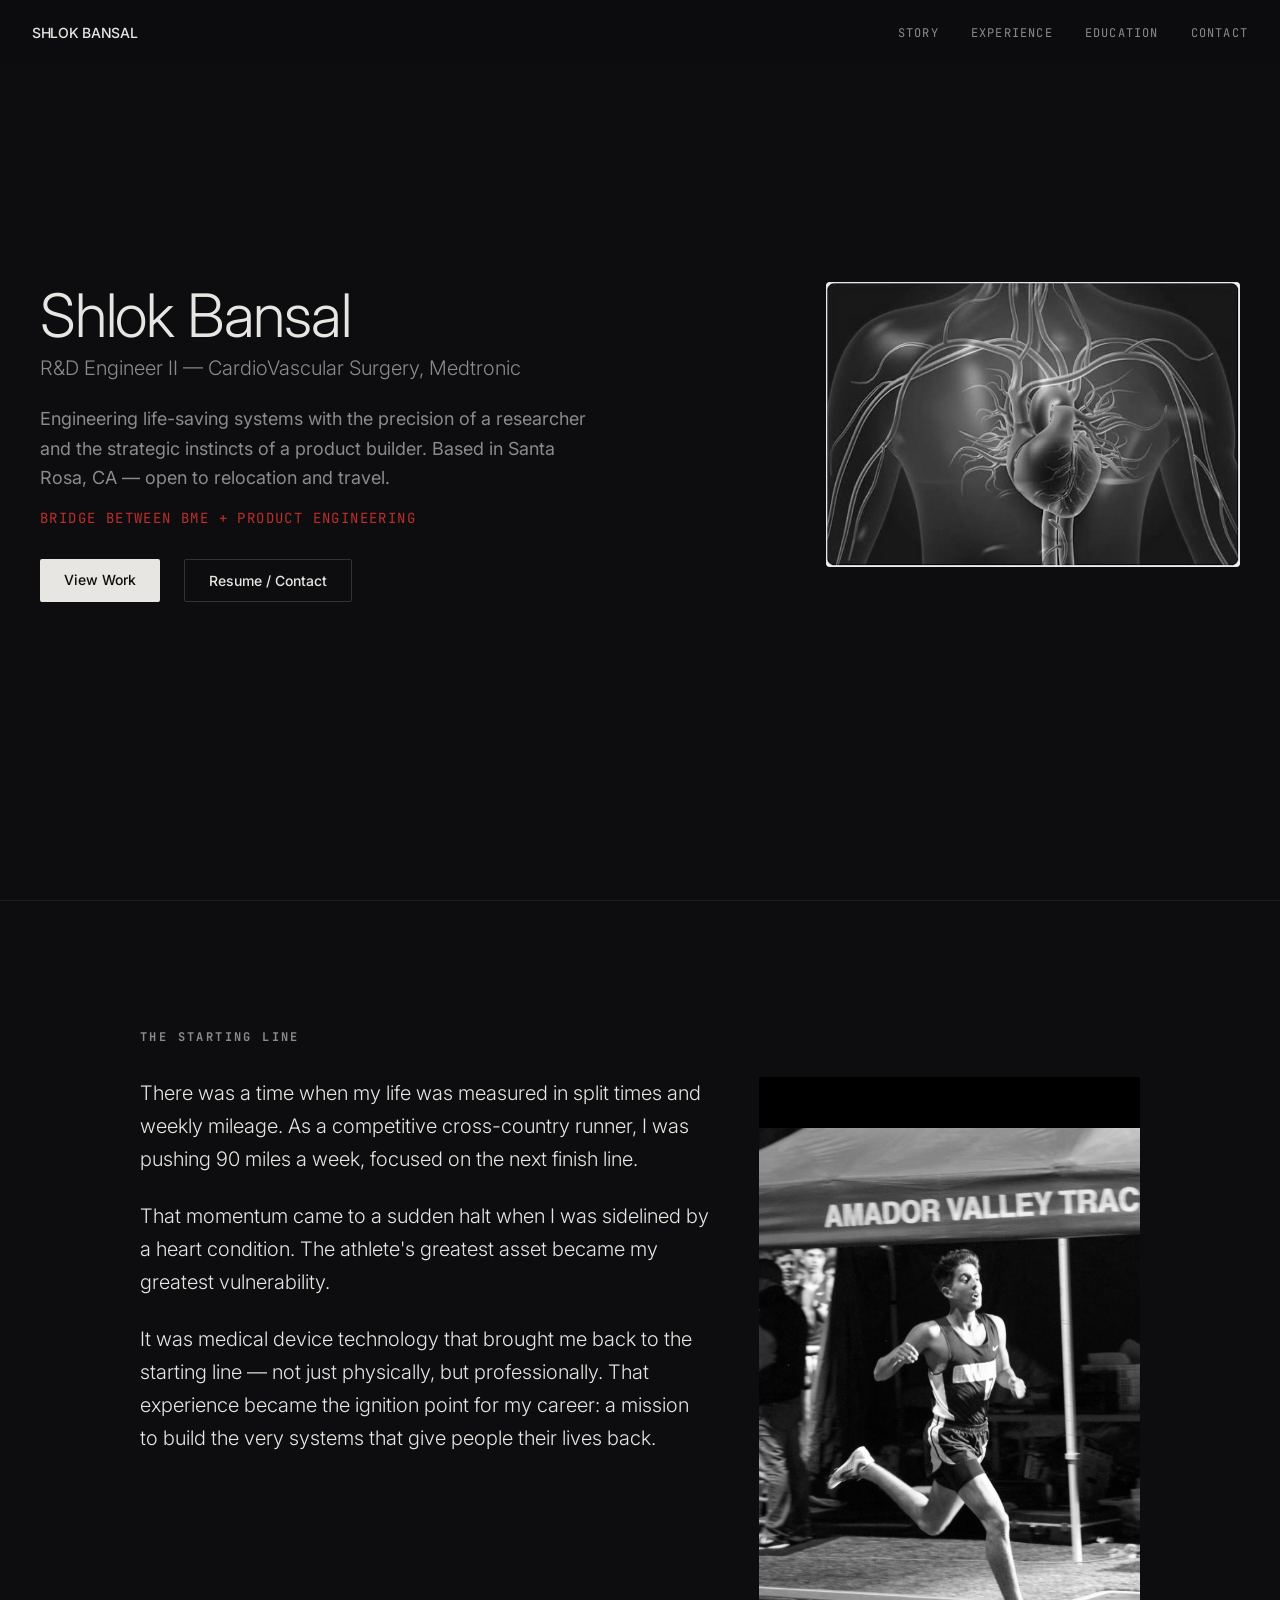
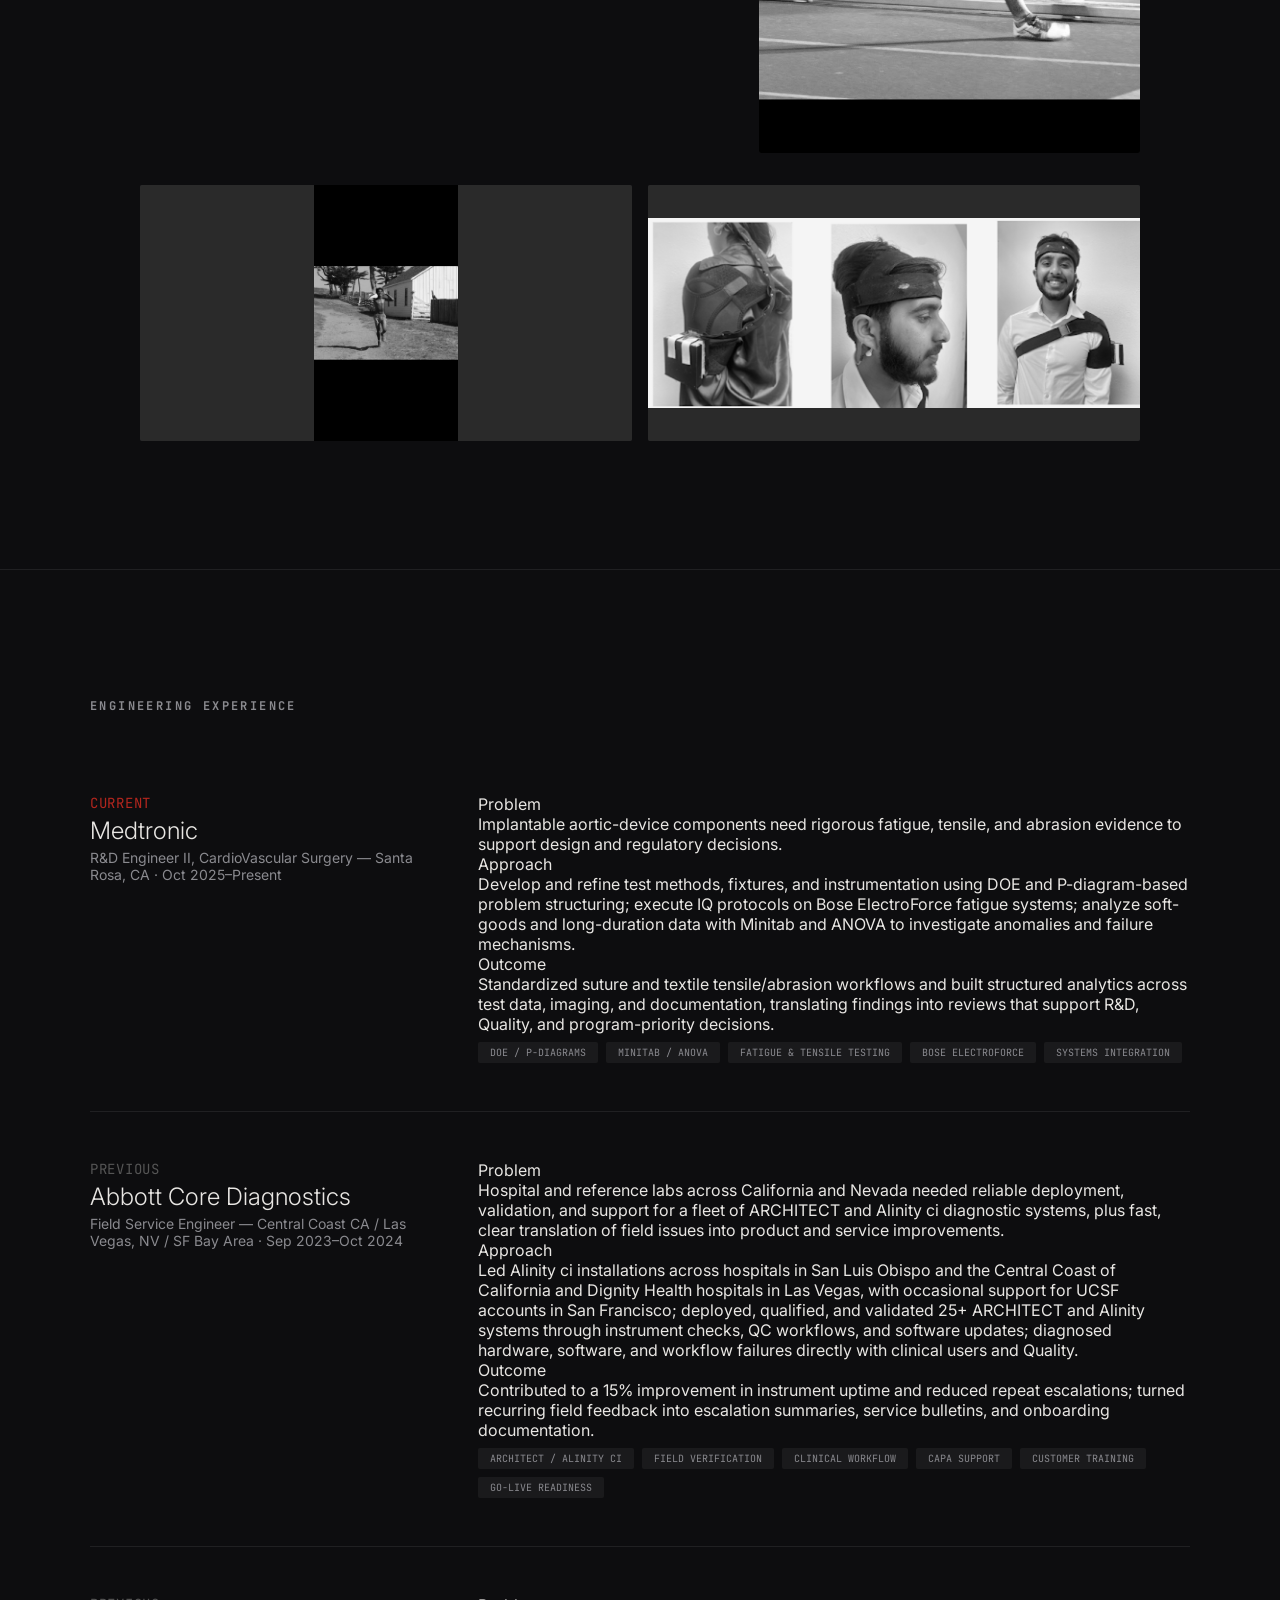
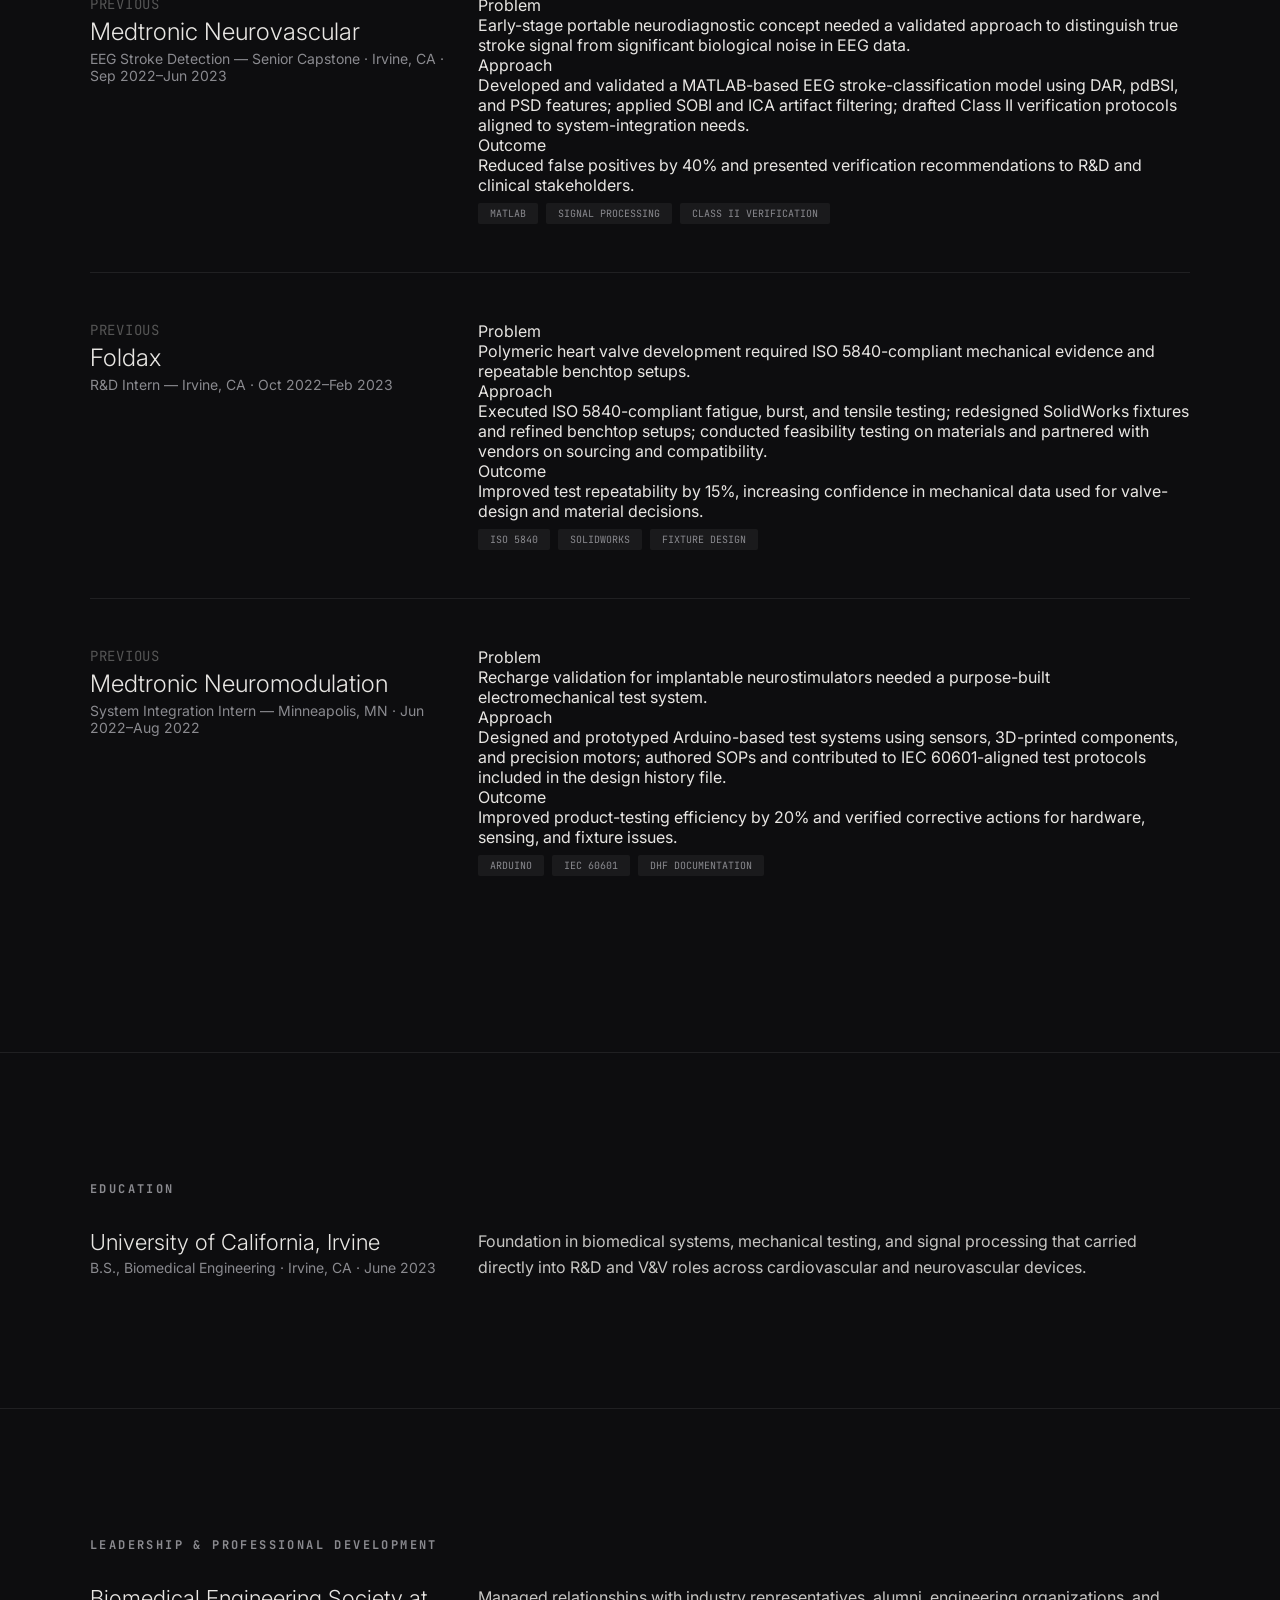
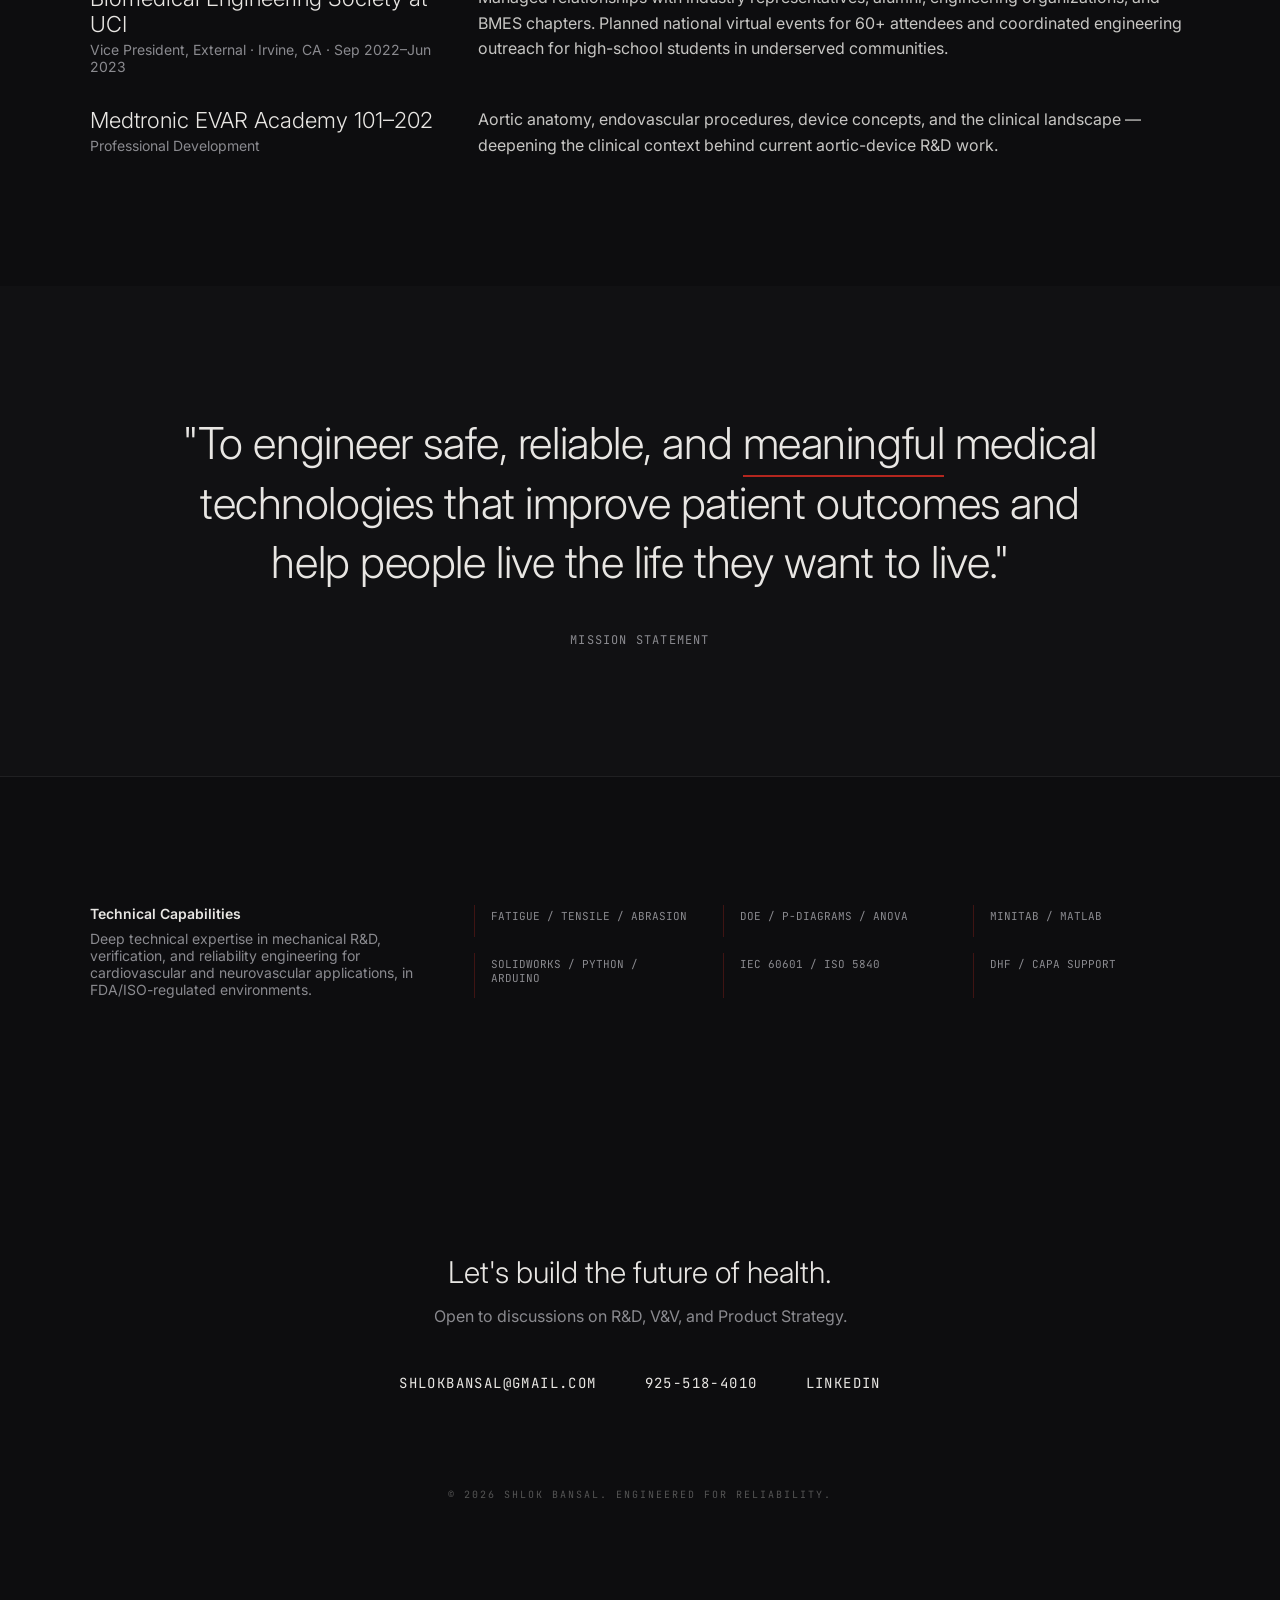
==== index.html @ 4bfc4bfc "Move Recovery/Engineering Roots photos below story text Restructures the Story section so only the R" ====
<!DOCTYPE html>
<html lang="en">
<head>
<meta charset="UTF-8">
<meta name="viewport" content="width=device-width, initial-scale=1.0">
<title>Shlok Bansal — R&amp;D Engineer</title>
<link rel="preconnect" href="https://fonts.googleapis.com">
<link rel="preconnect" href="https://fonts.gstatic.com" crossorigin>
<link href="https://fonts.googleapis.com/css2?family=Inter:wght@300;400;500;600&family=JetBrains+Mono:wght@400;500&display=swap" rel="stylesheet">
<style>
* { box-sizing: border-box; margin: 0; padding: 0; }
body {
    font-family: 'Inter', sans-serif;
    background-color: #0d0d0f;
    color: #e8e6e3;
    scrollbar-width: thin;
    scrollbar-color: #222 #0d0d0f;
}
::selection { background-color: #7f1d1d; color: #fff; }
.font-mono { font-family: 'JetBrains Mono', monospace; }
.wrap { max-width: 1200px; margin: 0 auto; padding: 0 2rem; }

nav {
    position: fixed; top: 0; width: 100%; z-index: 50;
    padding: 1.5rem 2rem; display: flex; justify-content: space-between; align-items: center;
    background: rgba(13,13,15,0.8); backdrop-filter: blur(12px);
}
nav .brand { font-size: 0.875rem; font-weight: 500; letter-spacing: -0.02em; }
nav .links { display: flex; gap: 2rem; font-size: 0.75rem; font-family: 'JetBrains Mono', monospace; color: #8a8a8f; text-transform: uppercase; letter-spacing: 0.1em; }
nav .links a { color: inherit; text-decoration: none; transition: color .15s ease; }
nav .links a:hover { color: #e8e6e3; }

section { padding: 8rem 2rem; }
.thin-divider { border-top: 1px solid rgba(138,138,143,0.15); }

#hero { min-height: 100vh; display: flex; align-items: center; padding-top: 7rem; }
.hero-grid {
    max-width: 1200px; margin: 0 auto; width: 100%;
    display: grid; grid-template-columns: 1fr; gap: 3rem; align-items: start;
}
@media (min-width: 900px) { .hero-grid { grid-template-columns: 1fr 1fr; } }
.hero-left { max-width: 560px; }
.hero-left h1 { font-size: 3rem; font-weight: 300; letter-spacing: -0.02em; line-height: 1.1; }
@media (min-width: 900px) { .hero-left h1 { font-size: 3.75rem; } }
.hero-left .role { font-size: 1.25rem; color: #8a8a8f; font-weight: 300; margin-top: 0.5rem; }
.hero-left p.lead { font-size: 1.125rem; line-height: 1.65; color: #8a8a8f; margin-top: 1.5rem; }
.hero-left .bridge { font-size: 0.875rem; font-family: 'JetBrains Mono', monospace; color: #d33; opacity: .85; text-transform: uppercase; letter-spacing: 0.1em; margin-top: 1rem; }
.hero-cta { display: flex; gap: 1.5rem; margin-top: 2rem; flex-wrap: wrap; }
.btn-solid { padding: 0.75rem 1.5rem; background: #e8e6e3; color: #0d0d0f; font-size: 0.875rem; font-weight: 500; border-radius: 2px; text-decoration: none; transition: background .15s ease; }
.btn-solid:hover { background: #fff; }
.btn-outline { padding: 0.75rem 1.5rem; border: 1px solid rgba(138,138,143,0.3); color: #e8e6e3; font-size: 0.875rem; font-weight: 500; border-radius: 2px; text-decoration: none; transition: border-color .15s ease; }
.btn-outline:hover { border-color: #e8e6e3; }

.hero-right { display: flex; justify-content: center; }
@media (min-width: 900px) { .hero-right { justify-content: flex-end; } }
.heart-wrap {
    all: unset;
    position: relative;
    display: block;
    width: 345px;
    border-radius: 4px;
    overflow: hidden;
    cursor: pointer;
}
@media (min-width: 900px) { .heart-wrap { width: 414px; } }
.heart-image { display: block; width: 100%; filter: grayscale(100%); transition: filter .3s ease; }
.heart-wrap.colored .heart-image { filter: grayscale(0%); }

#story .story-inner { max-width: 1000px; margin: 0 auto; }
.eyebrow { font-size: 0.75rem; font-family: 'JetBrains Mono', monospace; text-transform: uppercase; letter-spacing: 0.2em; color: #8a8a8f; margin-bottom: 2rem; }
.story-grid { display: grid; grid-template-columns: 1fr; gap: 3rem; align-items: start; }
@media (min-width: 900px) { .story-grid { grid-template-columns: 3fr 2fr; } }
.story-text p { font-size: 1.25rem; font-weight: 300; line-height: 1.65; margin-bottom: 1.5rem; }
.photo-strip { display: flex; flex-direction: column; gap: 1rem; }
.photo-box { height: 12rem; background: #1a1a1c; border-radius: 2px; overflow: hidden; }
.photo-box.tall { height: auto; aspect-ratio: 640 / 1136; }
.photo-box .ph { width: 100%; height: 100%; object-fit: cover; display: block; background: #2a2a2c; filter: grayscale(100%); transition: filter .3s ease; }
.photo-box .ph:hover { filter: grayscale(0%) contrast(1.1) brightness(0.9) sepia(0.2) hue-rotate(-50deg); }
.photo-row { display: grid; grid-template-columns: 1fr; gap: 1rem; margin-top: 2rem; }
@media (min-width: 700px) { .photo-row { grid-template-columns: 1fr 1fr; } }
.photo-box.contain { height: 16rem; }
.photo-box.contain .ph { object-fit: contain; }

#experience .exp-inner { max-width: 1100px; margin: 0 auto; }
.exp-row { display: grid; grid-template-columns: 1fr; gap: 2rem; padding: 3rem 0; }
@media (min-width: 900px) { .exp-row { grid-template-columns: 1fr 2fr; } }
.exp-row:not(:last-child) { border-bottom: 1px solid rgba(138,138,143,0.15); }
.exp-tag { font-size: 0.875rem; font-family: 'JetBrains Mono', monospace; text-transform: uppercase; letter-spacing: 0.05em; }
.exp-tag.current { color: #b3261e; }
.exp-tag.previous { color: #555; }
.exp-role { font-size: 1.5rem; font-weight: 300; margin-top: 0.25rem; }
.exp-meta { color: #8a8a8f; font-size: 0.875rem; margin-top: 0.25rem; }
.exp-body p.label { font-size: 0.75rem; font-family: 'JetBrains Mono', monospace; text-transform: uppercase; color: #555; margin-bottom: 0.35rem; }
.exp-body p.text { font-size: 1rem; color: rgba(232,230,227,0.9); line-height: 1.55; margin-bottom: 1.25rem; }
.tag-row { display: flex; flex-wrap: wrap; gap: 0.5rem; margin-top: 0.5rem; }
.tag-row span { padding: 0.25rem 0.75rem; background: #1a1a1c; font-size: 10px; font-family: 'JetBrains Mono', monospace; color: #8a8a8f; text-transform: uppercase; border-radius: 2px; }

#education .edu-inner, #leadership .lead-inner { max-width: 1100px; margin: 0 auto; }
.edu-row { display: grid; grid-template-columns: 1fr; gap: 0.5rem 2rem; }
@media (min-width: 900px) { .edu-row { grid-template-columns: 1fr 2fr; } }
.edu-role { font-size: 1.375rem; font-weight: 300; }
.edu-meta { color: #8a8a8f; font-size: 0.875rem; margin-top: 0.25rem; }
.edu-detail { font-size: 1rem; color: rgba(232,230,227,0.85); line-height: 1.6; }

.mission { background: #111113; text-align: center; }
.mission-inner { max-width: 950px; margin: 0 auto; }
.mission h2 { font-size: 2.25rem; font-weight: 300; line-height: 1.35; letter-spacing: -0.01em; }
@media (min-width: 900px) { .mission h2 { font-size: 2.75rem; } }
.mission .hl { position: relative; }
.mission .hl::after { content: ''; position: absolute; left: 0; bottom: -0.4rem; width: 100%; height: 2px; background: #b3261e; }
.mission p { font-size: 0.75rem; font-family: 'JetBrains Mono', monospace; text-transform: uppercase; letter-spacing: 0.1em; color: #8a8a8f; margin-top: 2.5rem; }

.capabilities { display: flex; flex-direction: column; gap: 3rem; }
@media (min-width: 900px) { .capabilities { flex-direction: row; justify-content: space-between; } }
.cap-left h4 { font-size: 0.875rem; font-weight: 600; }
.cap-left p { font-size: 0.875rem; color: #8a8a8f; margin-top: 0.5rem; max-width: 340px; }
.cap-grid { display: grid; grid-template-columns: repeat(2, 1fr); gap: 1rem 2rem; }
@media (min-width: 700px) { .cap-grid { grid-template-columns: repeat(3, 1fr); } }
.cap-grid div { font-size: 11px; font-family: 'JetBrains Mono', monospace; color: #8a8a8f; border-left: 1px solid rgba(179,38,30,0.3); padding: 0.25rem 0 0.25rem 1rem; }

footer { background: #0d0d0f; text-align: center; padding: 8rem 2rem; }
footer .footer-inner { max-width: 1000px; margin: 0 auto; display: flex; flex-direction: column; align-items: center; gap: 3rem; }
footer h2 { font-size: 1.875rem; font-weight: 300; }
footer .sub { color: #8a8a8f; margin-top: 1rem; }
.contact-links { display: flex; flex-direction: column; gap: 1rem; font-size: 0.875rem; font-family: 'JetBrains Mono', monospace; text-transform: uppercase; letter-spacing: 0.1em; }
@media (min-width: 700px) { .contact-links { flex-direction: row; gap: 3rem; } }
.contact-links a { color: inherit; text-decoration: none; transition: color .15s ease; }
.contact-links a:hover { color: #b3261e; }
.copyright { font-size: 10px; font-family: 'JetBrains Mono', monospace; color: #555; text-transform: uppercase; letter-spacing: 0.2em; padding-top: 3rem; }
</style>
</head>
<body>

<nav>
    <div class="brand">SHLOK BANSAL</div>
    <div class="links">
        <a href="#story">Story</a>
        <a href="#experience">Experience</a>
        <a href="#education">Education</a>
        <a href="#contact">Contact</a>
    </div>
</nav>

<main>

<section id="hero">
    <div class="hero-grid">
        <div class="hero-left">
            <h1>Shlok Bansal</h1>
            <p class="role">R&amp;D Engineer II — CardioVascular Surgery, Medtronic</p>
            <p class="lead">Engineering life-saving systems with the precision of a researcher and the strategic instincts of a product builder. Based in Santa Rosa, CA — open to relocation and travel.</p>
            <p class="bridge">Bridge between BME + Product Engineering</p>
            <div class="hero-cta">
                <a href="#experience" class="btn-solid">View Work</a>
                <a href="Shlok_Bansal_MASTER_MedTech_Resume.pdf" download="Shlok Bansal Resume.pdf" class="btn-outline">Resume / Contact</a>
            </div>
        </div>
        <div class="hero-right">
            <button class="heart-wrap" id="heartToggle" aria-label="Anatomical heart, click for color">
                <img class="heart-image" src="heart.jpeg" alt="Anatomical heart and vascular system">
            </button>
        </div>
    </div>
</section>

<section id="story" class="thin-divider">
    <div class="story-inner">
        <h2 class="eyebrow">The Starting Line</h2>
        <div class="story-grid">
            <div class="story-text">
                <p>There was a time when my life was measured in split times and weekly mileage. As a competitive cross-country runner, I was pushing 90 miles a week, focused on the next finish line.</p>
                <p>That momentum came to a sudden halt when I was sidelined by a heart condition. The athlete's greatest asset became my greatest vulnerability.</p>
                <p>It was medical device technology that brought me back to the starting line — not just physically, but professionally. That experience became the ignition point for my career: a mission to build the very systems that give people their lives back.</p>
            </div>
            <div class="photo-strip">
                <div class="photo-box tall"><img class="ph" src="IMG_5718.PNG" alt="Race day — finish line sprint"></div>
            </div>
        </div>
        <div class="photo-row">
            <div class="photo-box contain"><img class="ph" src="IMG_5726.PNG" alt="Recovery — a run for the joy of it"></div>
            <div class="photo-box contain"><img class="ph" src="device_example.png" alt="Engineering roots — EEG stroke-detection wearable prototype"></div>
        </div>
    </div>
</section>

<section id="experience" class="thin-divider">
    <div class="exp-inner">
        <h2 class="eyebrow">Engineering Experience</h2>

        <div class="exp-row">
            <div>
                <div class="exp-tag current">Current</div>
                <h3 class="exp-role">Medtronic</h3>
                <p class="exp-meta">R&amp;D Engineer II, CardioVascular Surgery — Santa Rosa, CA · Oct 2025–Present</p>
            </div>
            <div>
                <p class="label">Problem</p>
                <p class="text">Implantable aortic-device components need rigorous fatigue, tensile, and abrasion evidence to support design and regulatory decisions.</p>
                <p class="label">Approach</p>
                <p class="text">Develop and refine test methods, fixtures, and instrumentation using DOE and P-diagram-based problem structuring; execute IQ protocols on Bose ElectroForce fatigue systems; analyze soft-goods and long-duration data with Minitab and ANOVA to investigate anomalies and failure mechanisms.</p>
                <p class="label">Outcome</p>
                <p class="text">Standardized suture and textile tensile/abrasion workflows and built structured analytics across test data, imaging, and documentation, translating findings into reviews that support R&amp;D, Quality, and program-priority decisions.</p>
                <div class="tag-row">
                    <span>DOE / P-Diagrams</span><span>Minitab / ANOVA</span><span>Fatigue &amp; Tensile Testing</span>
                    <span>Bose ElectroForce</span><span>Systems Integration</span>
                </div>
            </div>
        </div>

        <div class="exp-row">
            <div>
                <div class="exp-tag previous">Previous</div>
                <h3 class="exp-role">Abbott Core Diagnostics</h3>
                <p class="exp-meta">Field Service Engineer — Central Coast CA / Las Vegas, NV / SF Bay Area · Sep 2023–Oct 2024</p>
            </div>
            <div>
                <p class="label">Problem</p>
                <p class="text">Hospital and reference labs across California and Nevada needed reliable deployment, validation, and support for a fleet of ARCHITECT and Alinity ci diagnostic systems, plus fast, clear translation of field issues into product and service improvements.</p>
                <p class="label">Approach</p>
                <p class="text">Led Alinity ci installations across hospitals in San Luis Obispo and the Central Coast of California and Dignity Health hospitals in Las Vegas, with occasional support for UCSF accounts in San Francisco; deployed, qualified, and validated 25+ ARCHITECT and Alinity systems through instrument checks, QC workflows, and software updates; diagnosed hardware, software, and workflow failures directly with clinical users and Quality.</p>
                <p class="label">Outcome</p>
                <p class="text">Contributed to a 15% improvement in instrument uptime and reduced repeat escalations; turned recurring field feedback into escalation summaries, service bulletins, and onboarding documentation.</p>
                <div class="tag-row">
                    <span>ARCHITECT / Alinity ci</span><span>Field Verification</span><span>Clinical Workflow</span><span>CAPA Support</span>
                    <span>Customer Training</span><span>Go-Live Readiness</span>
                </div>
            </div>
        </div>

        <div class="exp-row">
            <div>
                <div class="exp-tag previous">Previous</div>
                <h3 class="exp-role">Medtronic Neurovascular</h3>
                <p class="exp-meta">EEG Stroke Detection — Senior Capstone · Irvine, CA · Sep 2022–Jun 2023</p>
            </div>
            <div>
                <p class="label">Problem</p>
                <p class="text">Early-stage portable neurodiagnostic concept needed a validated approach to distinguish true stroke signal from significant biological noise in EEG data.</p>
                <p class="label">Approach</p>
                <p class="text">Developed and validated a MATLAB-based EEG stroke-classification model using DAR, pdBSI, and PSD features; applied SOBI and ICA artifact filtering; drafted Class II verification protocols aligned to system-integration needs.</p>
                <p class="label">Outcome</p>
                <p class="text">Reduced false positives by 40% and presented verification recommendations to R&amp;D and clinical stakeholders.</p>
                <div class="tag-row">
                    <span>MATLAB</span><span>Signal Processing</span><span>Class II Verification</span>
                </div>
            </div>
        </div>

        <div class="exp-row">
            <div>
                <div class="exp-tag previous">Previous</div>
                <h3 class="exp-role">Foldax</h3>
                <p class="exp-meta">R&amp;D Intern — Irvine, CA · Oct 2022–Feb 2023</p>
            </div>
            <div>
                <p class="label">Problem</p>
                <p class="text">Polymeric heart valve development required ISO 5840-compliant mechanical evidence and repeatable benchtop setups.</p>
                <p class="label">Approach</p>
                <p class="text">Executed ISO 5840-compliant fatigue, burst, and tensile testing; redesigned SolidWorks fixtures and refined benchtop setups; conducted feasibility testing on materials and partnered with vendors on sourcing and compatibility.</p>
                <p class="label">Outcome</p>
                <p class="text">Improved test repeatability by 15%, increasing confidence in mechanical data used for valve-design and material decisions.</p>
                <div class="tag-row">
                    <span>ISO 5840</span><span>SolidWorks</span><span>Fixture Design</span>
                </div>
            </div>
        </div>

        <div class="exp-row">
            <div>
                <div class="exp-tag previous">Previous</div>
                <h3 class="exp-role">Medtronic Neuromodulation</h3>
                <p class="exp-meta">System Integration Intern — Minneapolis, MN · Jun 2022–Aug 2022</p>
            </div>
            <div>
                <p class="label">Problem</p>
                <p class="text">Recharge validation for implantable neurostimulators needed a purpose-built electromechanical test system.</p>
                <p class="label">Approach</p>
                <p class="text">Designed and prototyped Arduino-based test systems using sensors, 3D-printed components, and precision motors; authored SOPs and contributed to IEC 60601-aligned test protocols included in the design history file.</p>
                <p class="label">Outcome</p>
                <p class="text">Improved product-testing efficiency by 20% and verified corrective actions for hardware, sensing, and fixture issues.</p>
                <div class="tag-row">
                    <span>Arduino</span><span>IEC 60601</span><span>DHF Documentation</span>
                </div>
            </div>
        </div>
    </div>
</section>

<section id="education" class="thin-divider">
    <div class="edu-inner">
        <h2 class="eyebrow">Education</h2>
        <div class="edu-row">
            <div>
                <h3 class="edu-role">University of California, Irvine</h3>
                <p class="edu-meta">B.S., Biomedical Engineering · Irvine, CA · June 2023</p>
            </div>
            <div class="edu-detail">
                Foundation in biomedical systems, mechanical testing, and signal processing that carried directly into R&amp;D and V&amp;V roles across cardiovascular and neurovascular devices.
            </div>
        </div>
    </div>
</section>

<section id="leadership" class="thin-divider">
    <div class="lead-inner">
        <h2 class="eyebrow">Leadership &amp; Professional Development</h2>
        <div class="edu-row" style="margin-bottom: 2rem;">
            <div>
                <h3 class="edu-role">Biomedical Engineering Society at UCI</h3>
                <p class="edu-meta">Vice President, External · Irvine, CA · Sep 2022–Jun 2023</p>
            </div>
            <div class="edu-detail">
                Managed relationships with industry representatives, alumni, engineering organizations, and BMES chapters. Planned national virtual events for 60+ attendees and coordinated engineering outreach for high-school students in underserved communities.
            </div>
        </div>
        <div class="edu-row">
            <div>
                <h3 class="edu-role">Medtronic EVAR Academy 101–202</h3>
                <p class="edu-meta">Professional Development</p>
            </div>
            <div class="edu-detail">
                Aortic anatomy, endovascular procedures, device concepts, and the clinical landscape — deepening the clinical context behind current aortic-device R&amp;D work.
            </div>
        </div>
    </div>
</section>

<section class="mission">
    <div class="mission-inner">
        <h2>"To engineer safe, reliable, and <span class="hl">meaningful</span> medical technologies that improve patient outcomes and help people live the life they want to live."</h2>
        <p>Mission Statement</p>
    </div>
</section>

<section class="thin-divider">
    <div class="capabilities" style="max-width:1100px;margin:0 auto;">
        <div class="cap-left">
            <h4>Technical Capabilities</h4>
            <p>Deep technical expertise in mechanical R&amp;D, verification, and reliability engineering for cardiovascular and neurovascular applications, in FDA/ISO-regulated environments.</p>
        </div>
        <div class="cap-grid">
            <div>FATIGUE / TENSILE / ABRASION</div>
            <div>DOE / P-DIAGRAMS / ANOVA</div>
            <div>MINITAB / MATLAB</div>
            <div>SOLIDWORKS / PYTHON / ARDUINO</div>
            <div>IEC 60601 / ISO 5840</div>
            <div>DHF / CAPA SUPPORT</div>
        </div>
    </div>
</section>

<footer id="contact">
    <div class="footer-inner">
        <div>
            <h2>Let's build the future of health.</h2>
            <p class="sub">Open to discussions on R&amp;D, V&amp;V, and Product Strategy.</p>
        </div>
        <div class="contact-links">
            <a href="mailto:shlokbansal@gmail.com">shlokbansal@gmail.com</a>
            <a href="tel:9255184010">925-518-4010</a>
            <a href="https://linkedin.com/in/shlok-bansal" target="_blank">LinkedIn</a>
        </div>
        <div class="copyright">© 2026 Shlok Bansal. Engineered for reliability.</div>
    </div>
</footer>

</main>

<script>
document.getElementById('heartToggle').addEventListener('click', function() {
    const colored = this.classList.toggle('colored');
    this.setAttribute('aria-label', colored ? 'Anatomical heart in color, click to reset' : 'Anatomical heart, click for color');
});
</script>

</body>
</html>
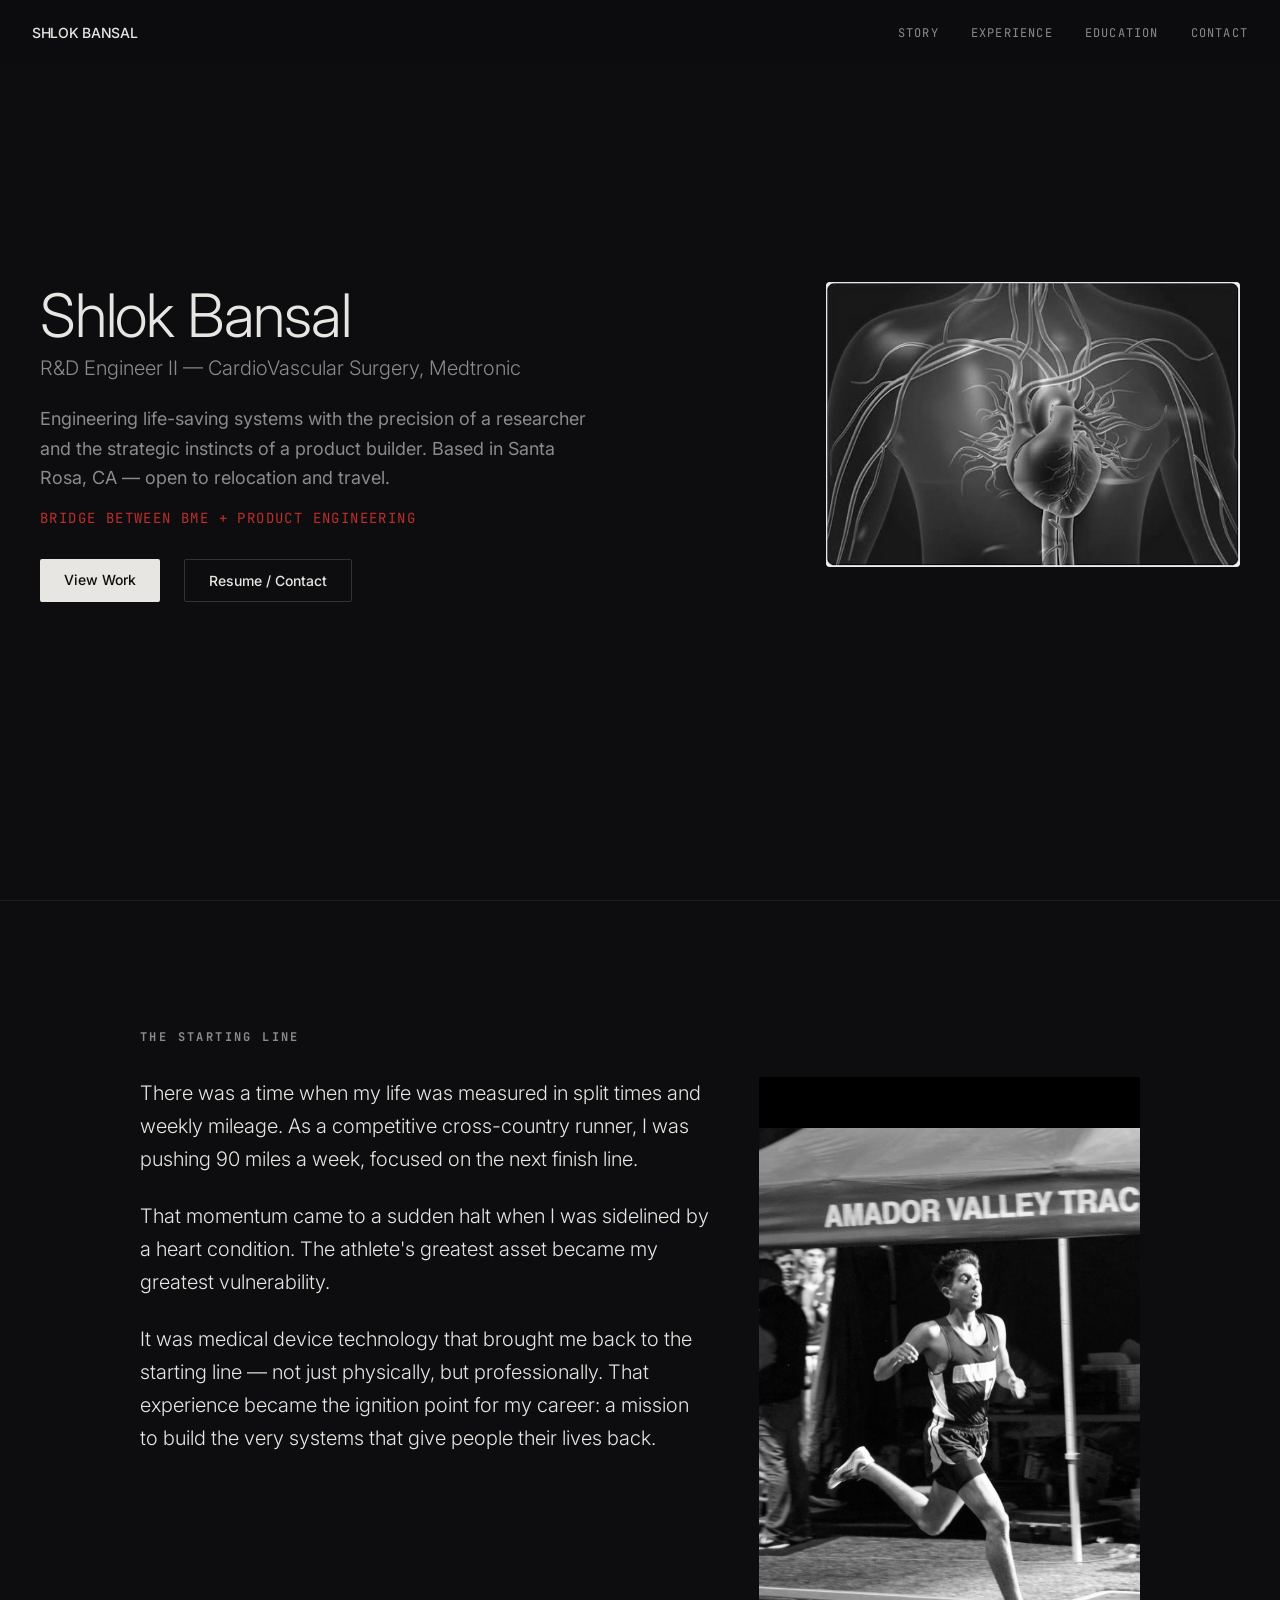
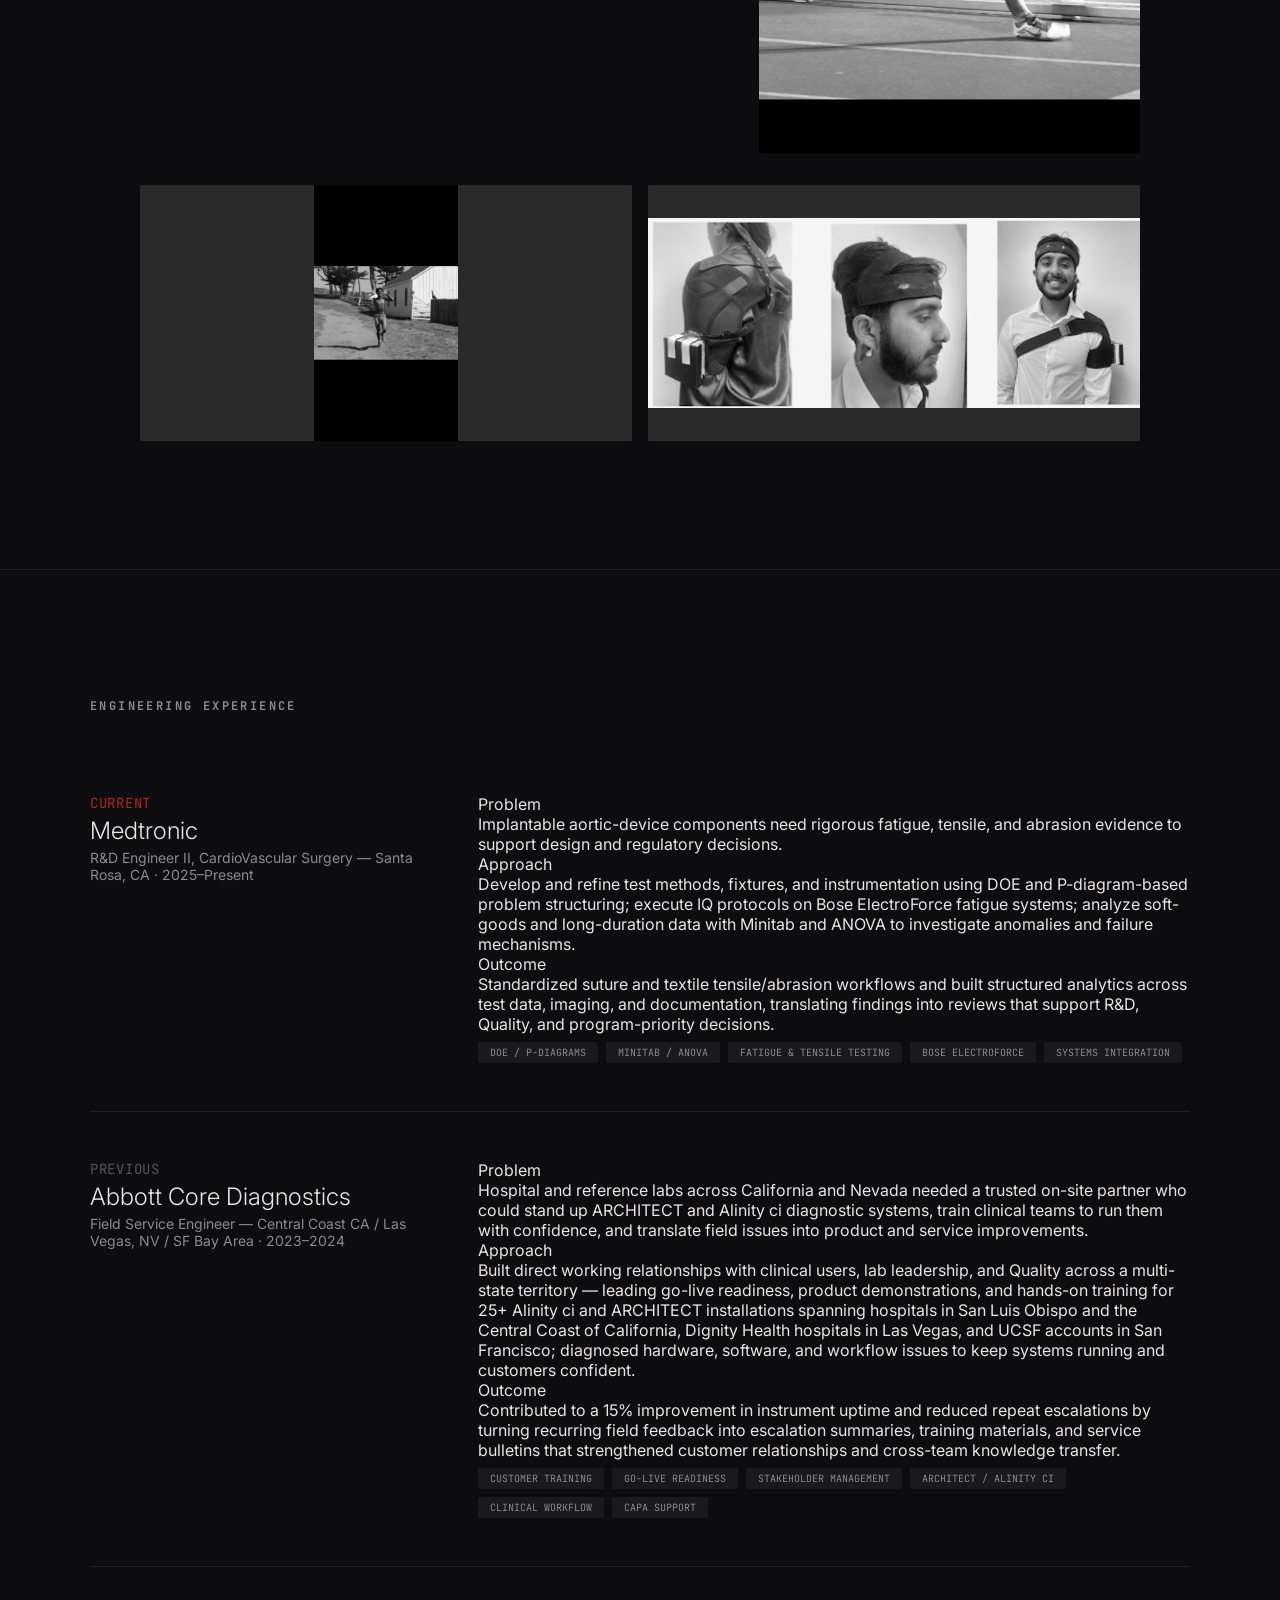
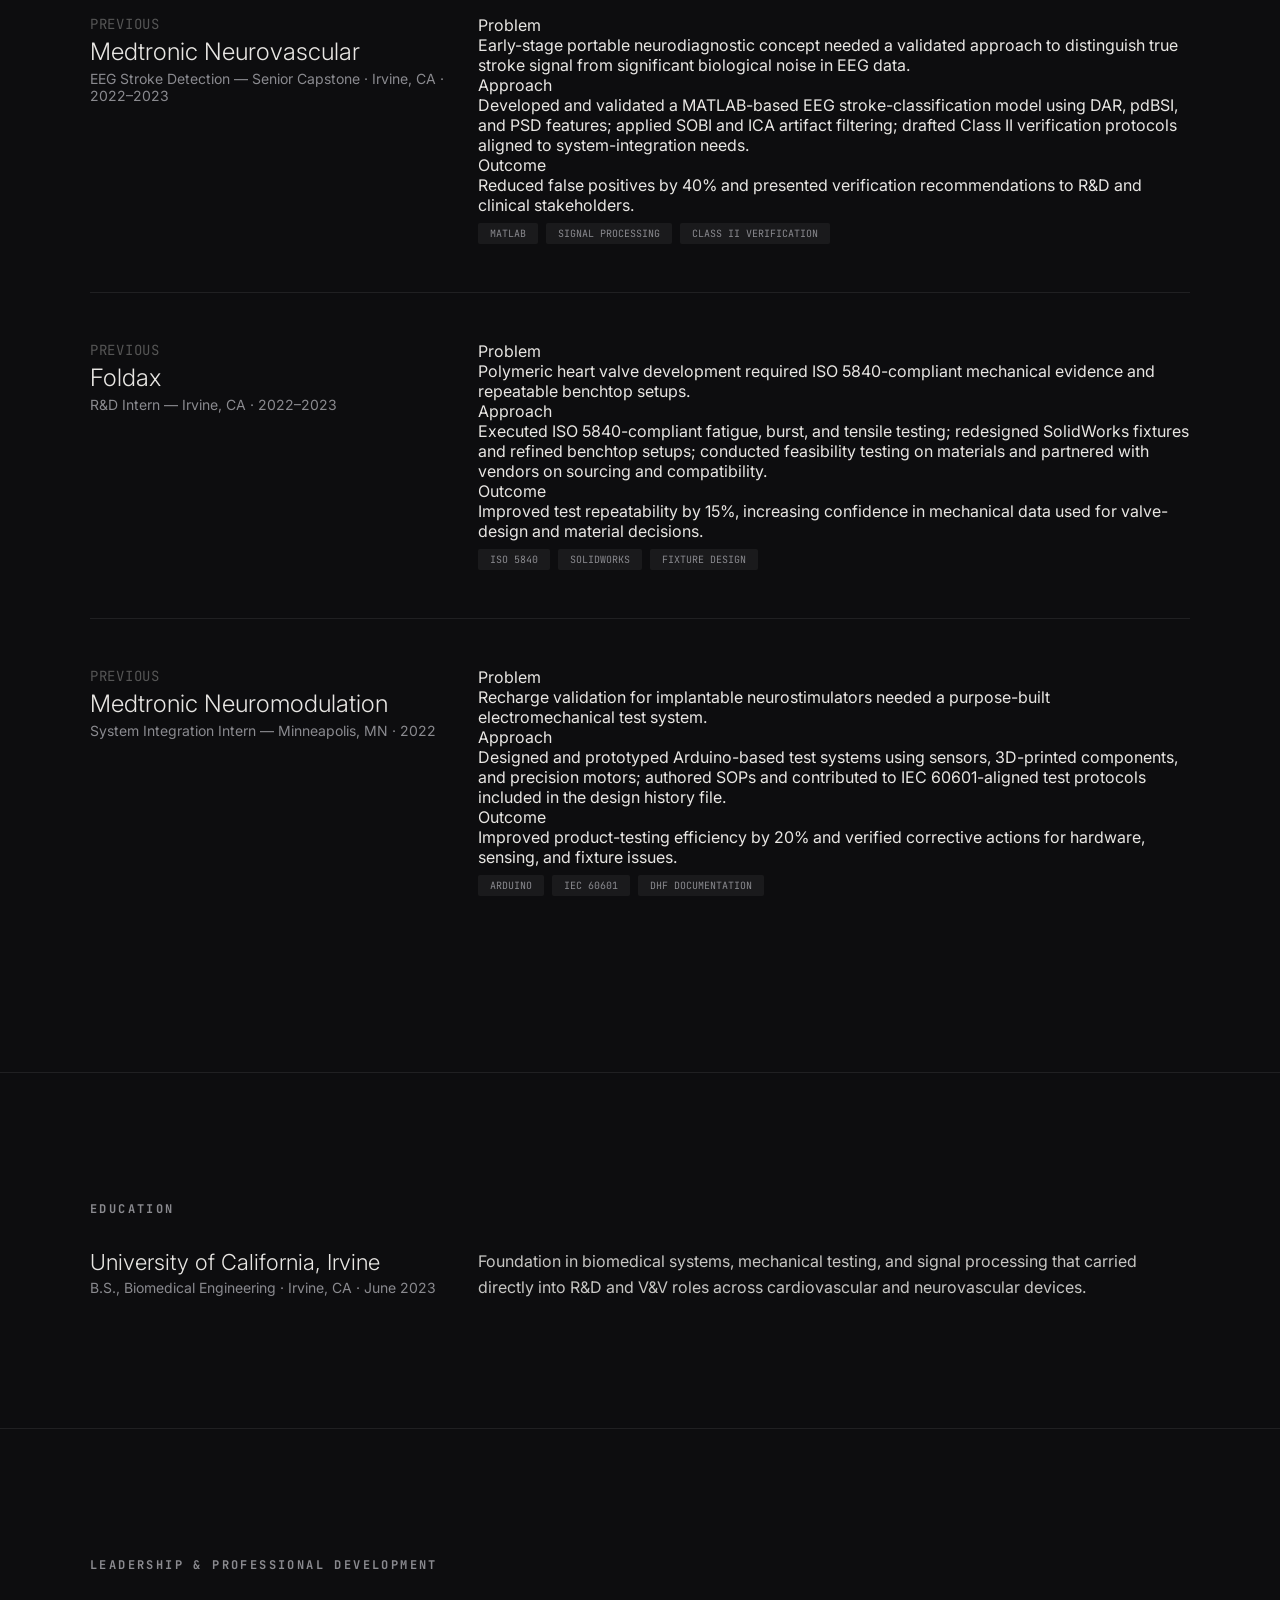
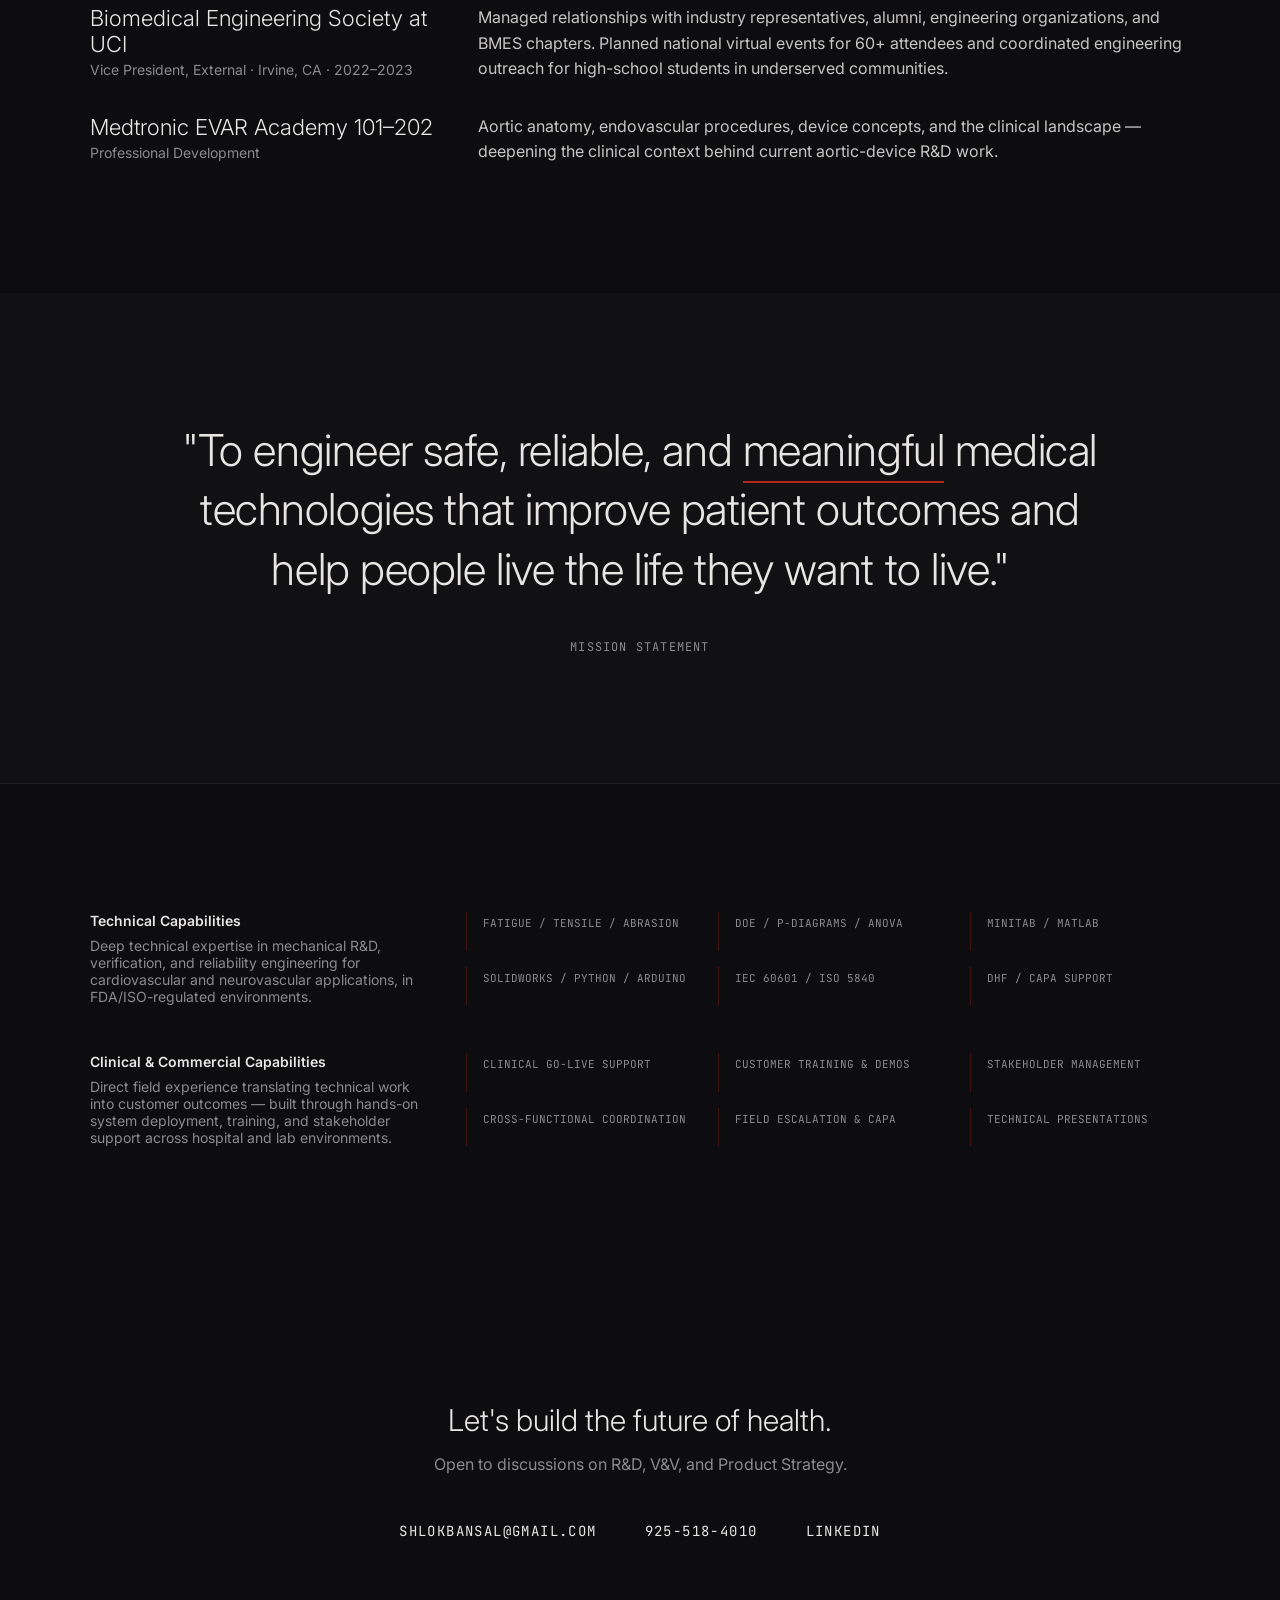
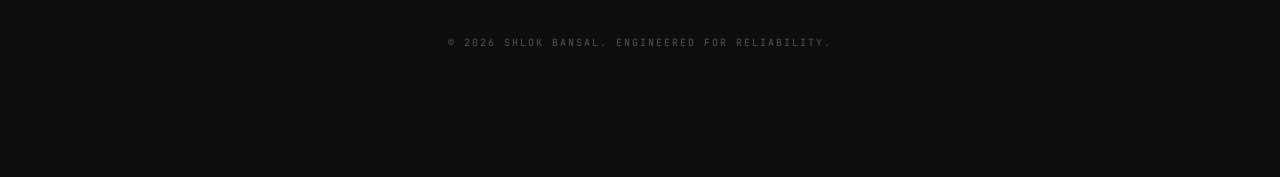
==== commit d132d2e0: "Broaden capabilities section and reframe Abbott bullets for breadth - Split "Technical Capabilities"" ====
--- a/index.html
+++ b/index.html
@@ -111,7 +111,8 @@
 .mission p { font-size: 0.75rem; font-family: 'JetBrains Mono', monospace; text-transform: uppercase; letter-spacing: 0.1em; color: #8a8a8f; margin-top: 2.5rem; }
 
 .capabilities { display: flex; flex-direction: column; gap: 3rem; }
-@media (min-width: 900px) { .capabilities { flex-direction: row; justify-content: space-between; } }
+.cap-group { display: flex; flex-direction: column; gap: 1.5rem; }
+@media (min-width: 900px) { .cap-group { flex-direction: row; justify-content: space-between; } }
 .cap-left h4 { font-size: 0.875rem; font-weight: 600; }
 .cap-left p { font-size: 0.875rem; color: #8a8a8f; margin-top: 0.5rem; max-width: 340px; }
 .cap-grid { display: grid; grid-template-columns: repeat(2, 1fr); gap: 1rem 2rem; }
@@ -191,7 +192,7 @@
             <div>
                 <div class="exp-tag current">Current</div>
                 <h3 class="exp-role">Medtronic</h3>
-                <p class="exp-meta">R&amp;D Engineer II, CardioVascular Surgery — Santa Rosa, CA · Oct 2025–Present</p>
+                <p class="exp-meta">R&amp;D Engineer II, CardioVascular Surgery — Santa Rosa, CA · 2025–Present</p>
             </div>
             <div>
                 <p class="label">Problem</p>
@@ -211,18 +212,18 @@
             <div>
                 <div class="exp-tag previous">Previous</div>
                 <h3 class="exp-role">Abbott Core Diagnostics</h3>
-                <p class="exp-meta">Field Service Engineer — Central Coast CA / Las Vegas, NV / SF Bay Area · Sep 2023–Oct 2024</p>
-            </div>
-            <div>
-                <p class="label">Problem</p>
-                <p class="text">Hospital and reference labs across California and Nevada needed reliable deployment, validation, and support for a fleet of ARCHITECT and Alinity ci diagnostic systems, plus fast, clear translation of field issues into product and service improvements.</p>
-                <p class="label">Approach</p>
-                <p class="text">Led Alinity ci installations across hospitals in San Luis Obispo and the Central Coast of California and Dignity Health hospitals in Las Vegas, with occasional support for UCSF accounts in San Francisco; deployed, qualified, and validated 25+ ARCHITECT and Alinity systems through instrument checks, QC workflows, and software updates; diagnosed hardware, software, and workflow failures directly with clinical users and Quality.</p>
-                <p class="label">Outcome</p>
-                <p class="text">Contributed to a 15% improvement in instrument uptime and reduced repeat escalations; turned recurring field feedback into escalation summaries, service bulletins, and onboarding documentation.</p>
-                <div class="tag-row">
-                    <span>ARCHITECT / Alinity ci</span><span>Field Verification</span><span>Clinical Workflow</span><span>CAPA Support</span>
-                    <span>Customer Training</span><span>Go-Live Readiness</span>
+                <p class="exp-meta">Field Service Engineer — Central Coast CA / Las Vegas, NV / SF Bay Area · 2023–2024</p>
+            </div>
+            <div>
+                <p class="label">Problem</p>
+                <p class="text">Hospital and reference labs across California and Nevada needed a trusted on-site partner who could stand up ARCHITECT and Alinity ci diagnostic systems, train clinical teams to run them with confidence, and translate field issues into product and service improvements.</p>
+                <p class="label">Approach</p>
+                <p class="text">Built direct working relationships with clinical users, lab leadership, and Quality across a multi-state territory — leading go-live readiness, product demonstrations, and hands-on training for 25+ Alinity ci and ARCHITECT installations spanning hospitals in San Luis Obispo and the Central Coast of California, Dignity Health hospitals in Las Vegas, and UCSF accounts in San Francisco; diagnosed hardware, software, and workflow issues to keep systems running and customers confident.</p>
+                <p class="label">Outcome</p>
+                <p class="text">Contributed to a 15% improvement in instrument uptime and reduced repeat escalations by turning recurring field feedback into escalation summaries, training materials, and service bulletins that strengthened customer relationships and cross-team knowledge transfer.</p>
+                <div class="tag-row">
+                    <span>Customer Training</span><span>Go-Live Readiness</span><span>Stakeholder Management</span>
+                    <span>ARCHITECT / Alinity ci</span><span>Clinical Workflow</span><span>CAPA Support</span>
                 </div>
             </div>
         </div>
@@ -231,7 +232,7 @@
             <div>
                 <div class="exp-tag previous">Previous</div>
                 <h3 class="exp-role">Medtronic Neurovascular</h3>
-                <p class="exp-meta">EEG Stroke Detection — Senior Capstone · Irvine, CA · Sep 2022–Jun 2023</p>
+                <p class="exp-meta">EEG Stroke Detection — Senior Capstone · Irvine, CA · 2022–2023</p>
             </div>
             <div>
                 <p class="label">Problem</p>
@@ -250,7 +251,7 @@
             <div>
                 <div class="exp-tag previous">Previous</div>
                 <h3 class="exp-role">Foldax</h3>
-                <p class="exp-meta">R&amp;D Intern — Irvine, CA · Oct 2022–Feb 2023</p>
+                <p class="exp-meta">R&amp;D Intern — Irvine, CA · 2022–2023</p>
             </div>
             <div>
                 <p class="label">Problem</p>
@@ -269,7 +270,7 @@
             <div>
                 <div class="exp-tag previous">Previous</div>
                 <h3 class="exp-role">Medtronic Neuromodulation</h3>
-                <p class="exp-meta">System Integration Intern — Minneapolis, MN · Jun 2022–Aug 2022</p>
+                <p class="exp-meta">System Integration Intern — Minneapolis, MN · 2022</p>
             </div>
             <div>
                 <p class="label">Problem</p>
@@ -307,7 +308,7 @@
         <div class="edu-row" style="margin-bottom: 2rem;">
             <div>
                 <h3 class="edu-role">Biomedical Engineering Society at UCI</h3>
-                <p class="edu-meta">Vice President, External · Irvine, CA · Sep 2022–Jun 2023</p>
+                <p class="edu-meta">Vice President, External · Irvine, CA · 2022–2023</p>
             </div>
             <div class="edu-detail">
                 Managed relationships with industry representatives, alumni, engineering organizations, and BMES chapters. Planned national virtual events for 60+ attendees and coordinated engineering outreach for high-school students in underserved communities.
@@ -334,20 +335,37 @@
 
 <section class="thin-divider">
     <div class="capabilities" style="max-width:1100px;margin:0 auto;">
-        <div class="cap-left">
-            <h4>Technical Capabilities</h4>
-            <p>Deep technical expertise in mechanical R&amp;D, verification, and reliability engineering for cardiovascular and neurovascular applications, in FDA/ISO-regulated environments.</p>
-        </div>
-        <div class="cap-grid">
-            <div>FATIGUE / TENSILE / ABRASION</div>
-            <div>DOE / P-DIAGRAMS / ANOVA</div>
-            <div>MINITAB / MATLAB</div>
-            <div>SOLIDWORKS / PYTHON / ARDUINO</div>
-            <div>IEC 60601 / ISO 5840</div>
-            <div>DHF / CAPA SUPPORT</div>
-        </div>
-    </div>
-</section>
+        <div class="cap-group">
+            <div class="cap-left">
+                <h4>Technical Capabilities</h4>
+                <p>Deep technical expertise in mechanical R&amp;D, verification, and reliability engineering for cardiovascular and neurovascular applications, in FDA/ISO-regulated environments.</p>
+            </div>
+            <div class="cap-grid">
+                <div>FATIGUE / TENSILE / ABRASION</div>
+                <div>DOE / P-DIAGRAMS / ANOVA</div>
+                <div>MINITAB / MATLAB</div>
+                <div>SOLIDWORKS / PYTHON / ARDUINO</div>
+                <div>IEC 60601 / ISO 5840</div>
+                <div>DHF / CAPA SUPPORT</div>
+            </div>
+        </div>
+        <div class="cap-group">
+            <div class="cap-left">
+                <h4>Clinical &amp; Commercial Capabilities</h4>
+                <p>Direct field experience translating technical work into customer outcomes — built through hands-on system deployment, training, and stakeholder support across hospital and lab environments.</p>
+            </div>
+            <div class="cap-grid">
+                <div>CLINICAL GO-LIVE SUPPORT</div>
+                <div>CUSTOMER TRAINING &amp; DEMOS</div>
+                <div>STAKEHOLDER MANAGEMENT</div>
+                <div>CROSS-FUNCTIONAL COORDINATION</div>
+                <div>FIELD ESCALATION &amp; CAPA</div>
+                <div>TECHNICAL PRESENTATIONS</div>
+            </div>
+        </div>
+    </div>
+</section>
+
 
 <footer id="contact">
     <div class="footer-inner">
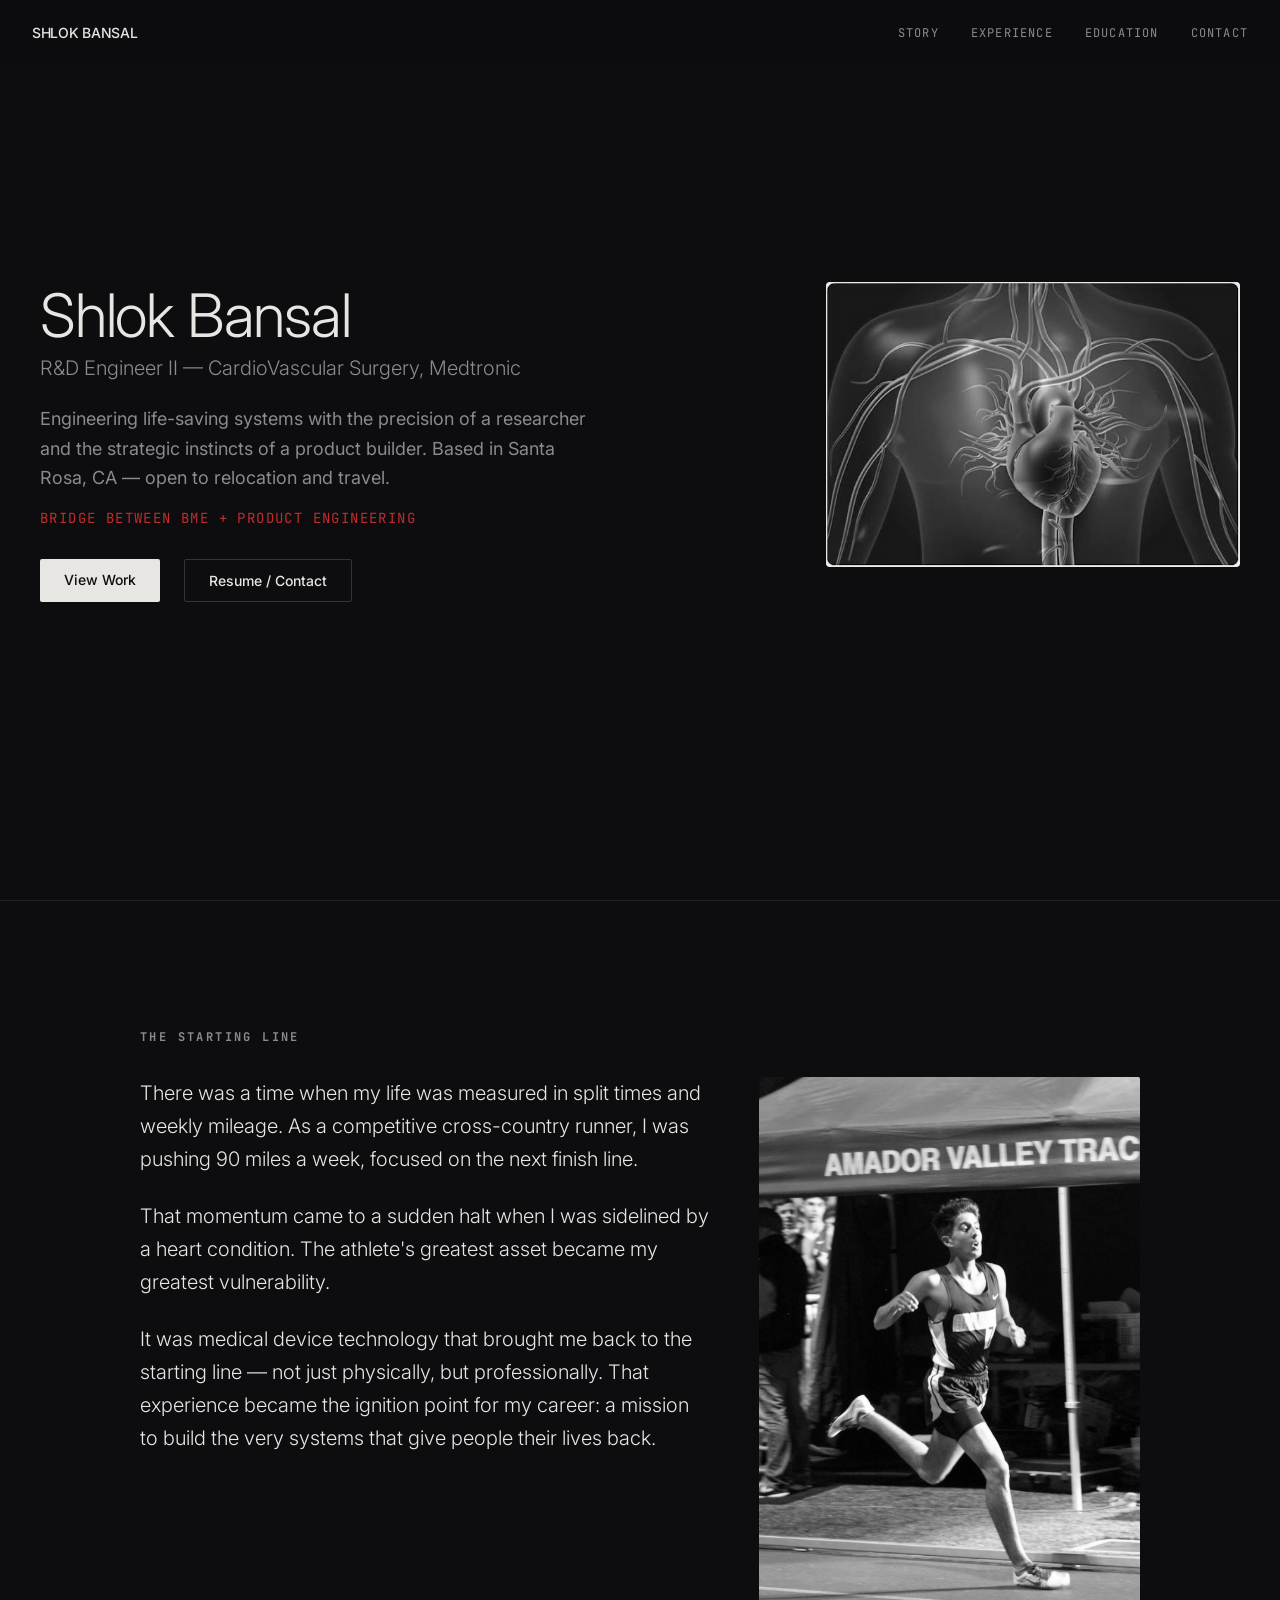
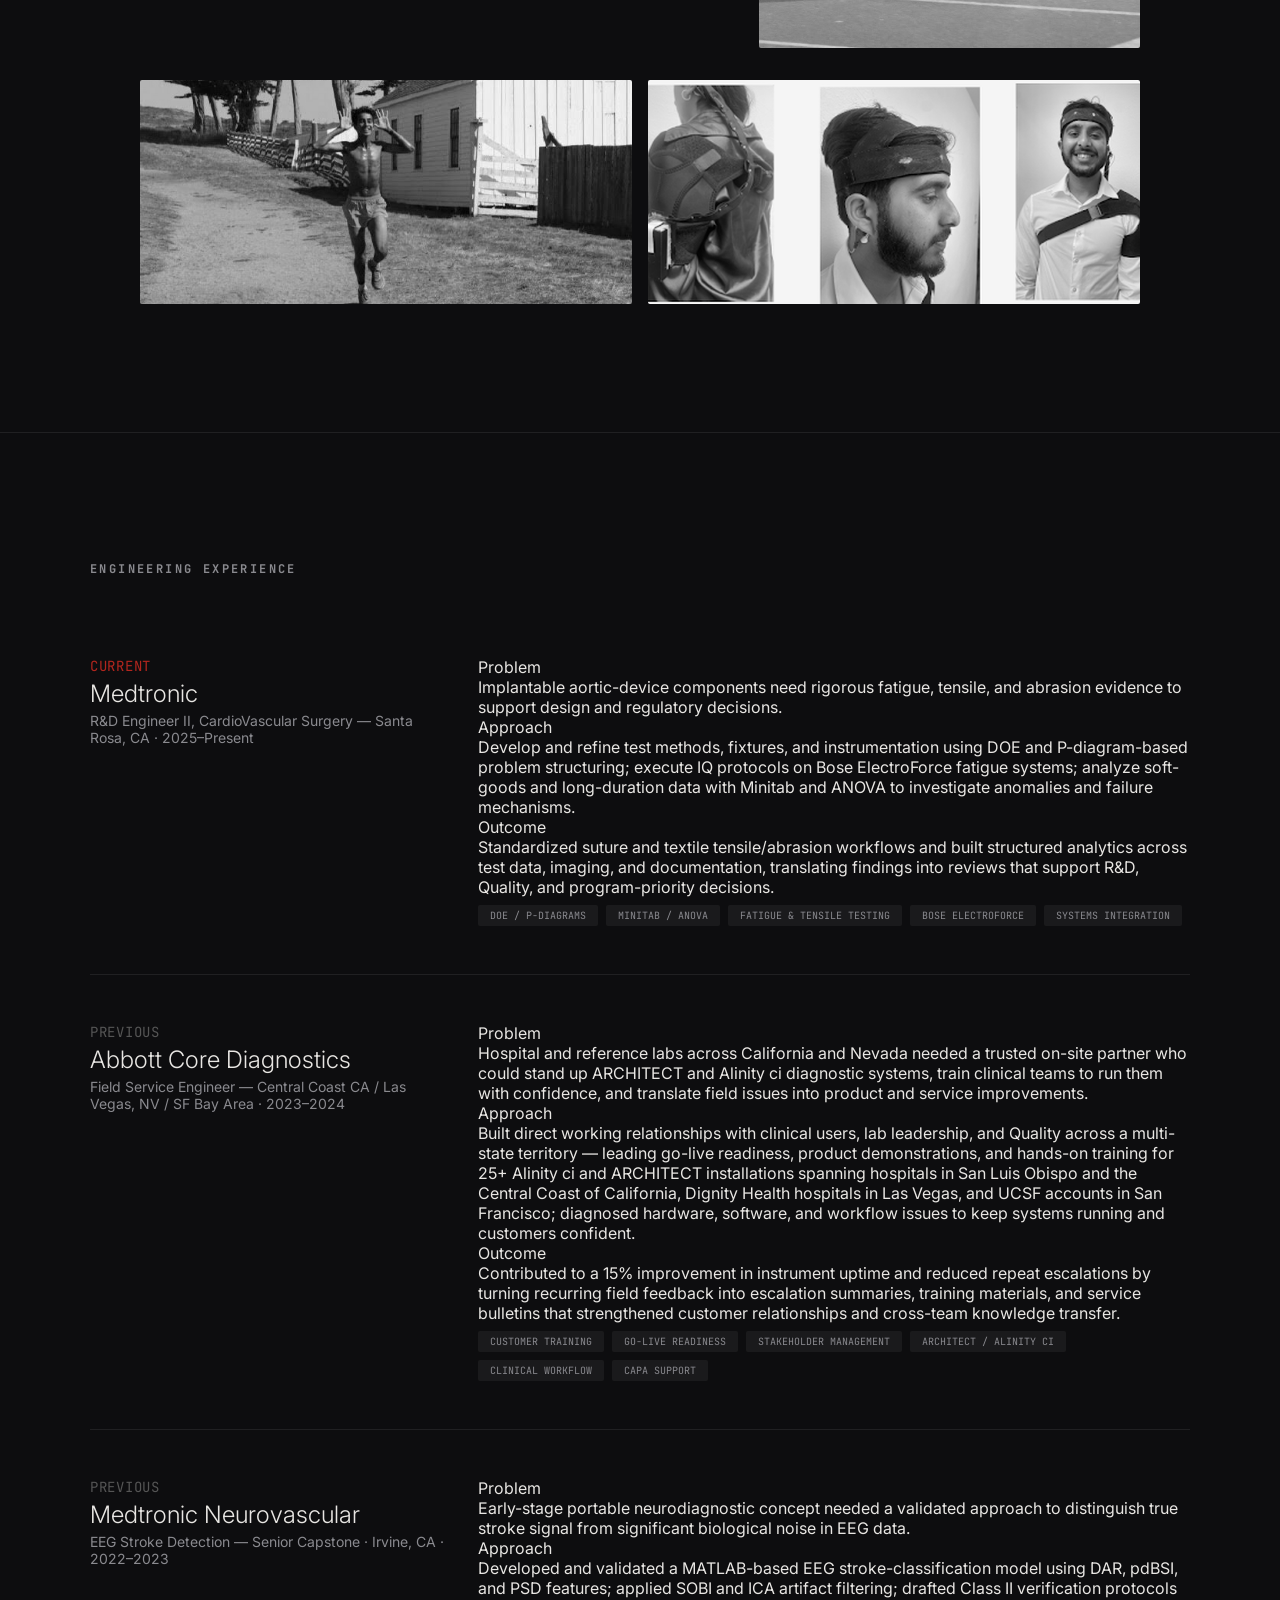
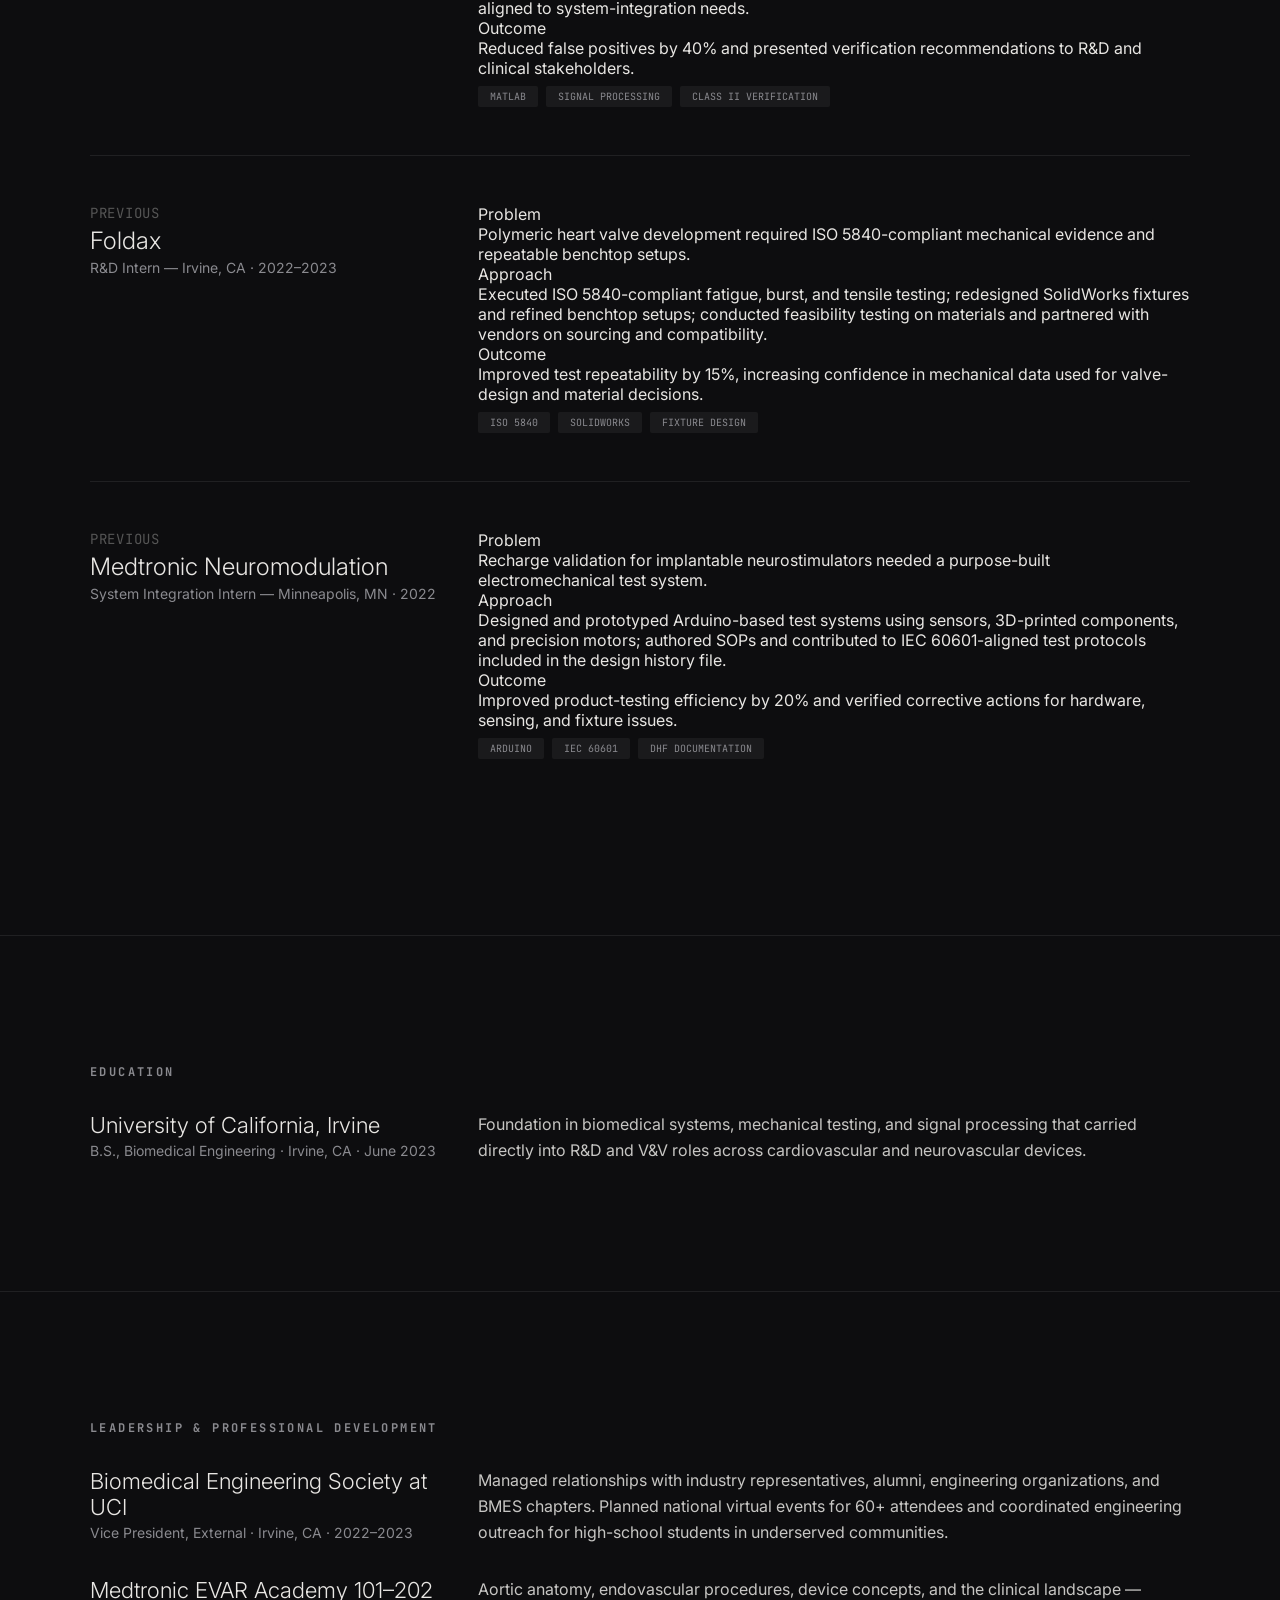
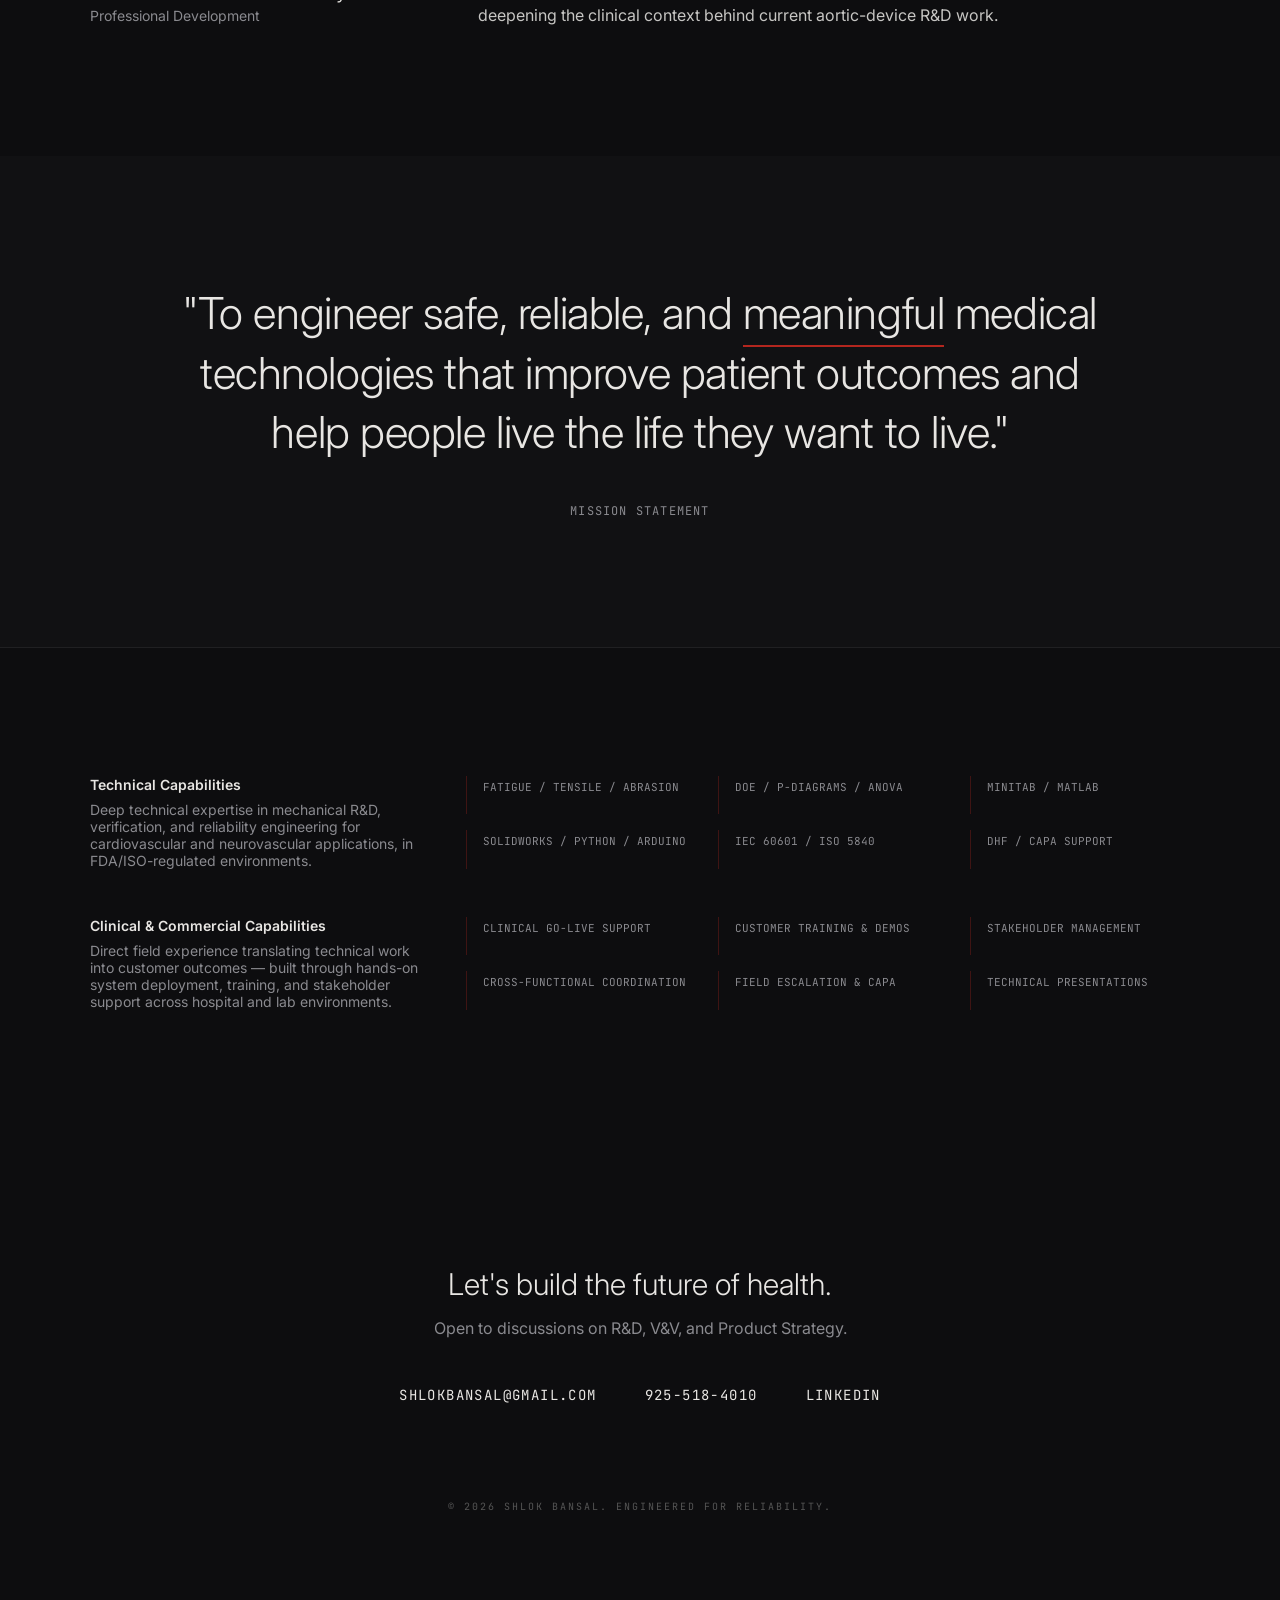
==== commit e81e0c9d: "Crop baked-in letterbox bars from story photos IMG_5718.PNG and IMG_5726.PNG had large black bars ba" ====
--- a/index.html
+++ b/index.html
@@ -73,13 +73,12 @@
 .story-text p { font-size: 1.25rem; font-weight: 300; line-height: 1.65; margin-bottom: 1.5rem; }
 .photo-strip { display: flex; flex-direction: column; gap: 1rem; }
 .photo-box { height: 12rem; background: #1a1a1c; border-radius: 2px; overflow: hidden; }
-.photo-box.tall { height: auto; aspect-ratio: 640 / 1136; }
+.photo-box.tall { height: auto; aspect-ratio: 640 / 960; }
 .photo-box .ph { width: 100%; height: 100%; object-fit: cover; display: block; background: #2a2a2c; filter: grayscale(100%); transition: filter .3s ease; }
 .photo-box .ph:hover { filter: grayscale(0%) contrast(1.1) brightness(0.9) sepia(0.2) hue-rotate(-50deg); }
 .photo-row { display: grid; grid-template-columns: 1fr; gap: 1rem; margin-top: 2rem; }
 @media (min-width: 700px) { .photo-row { grid-template-columns: 1fr 1fr; } }
-.photo-box.contain { height: 16rem; }
-.photo-box.contain .ph { object-fit: contain; }
+.photo-row .photo-box { height: 14rem; }
 
 #experience .exp-inner { max-width: 1100px; margin: 0 auto; }
 .exp-row { display: grid; grid-template-columns: 1fr; gap: 2rem; padding: 3rem 0; }
@@ -178,8 +177,8 @@
             </div>
         </div>
         <div class="photo-row">
-            <div class="photo-box contain"><img class="ph" src="IMG_5726.PNG" alt="Recovery — a run for the joy of it"></div>
-            <div class="photo-box contain"><img class="ph" src="device_example.png" alt="Engineering roots — EEG stroke-detection wearable prototype"></div>
+            <div class="photo-box"><img class="ph" src="IMG_5726.PNG" alt="Recovery — a run for the joy of it"></div>
+            <div class="photo-box"><img class="ph" src="device_example.png" alt="Engineering roots — EEG stroke-detection wearable prototype"></div>
         </div>
     </div>
 </section>
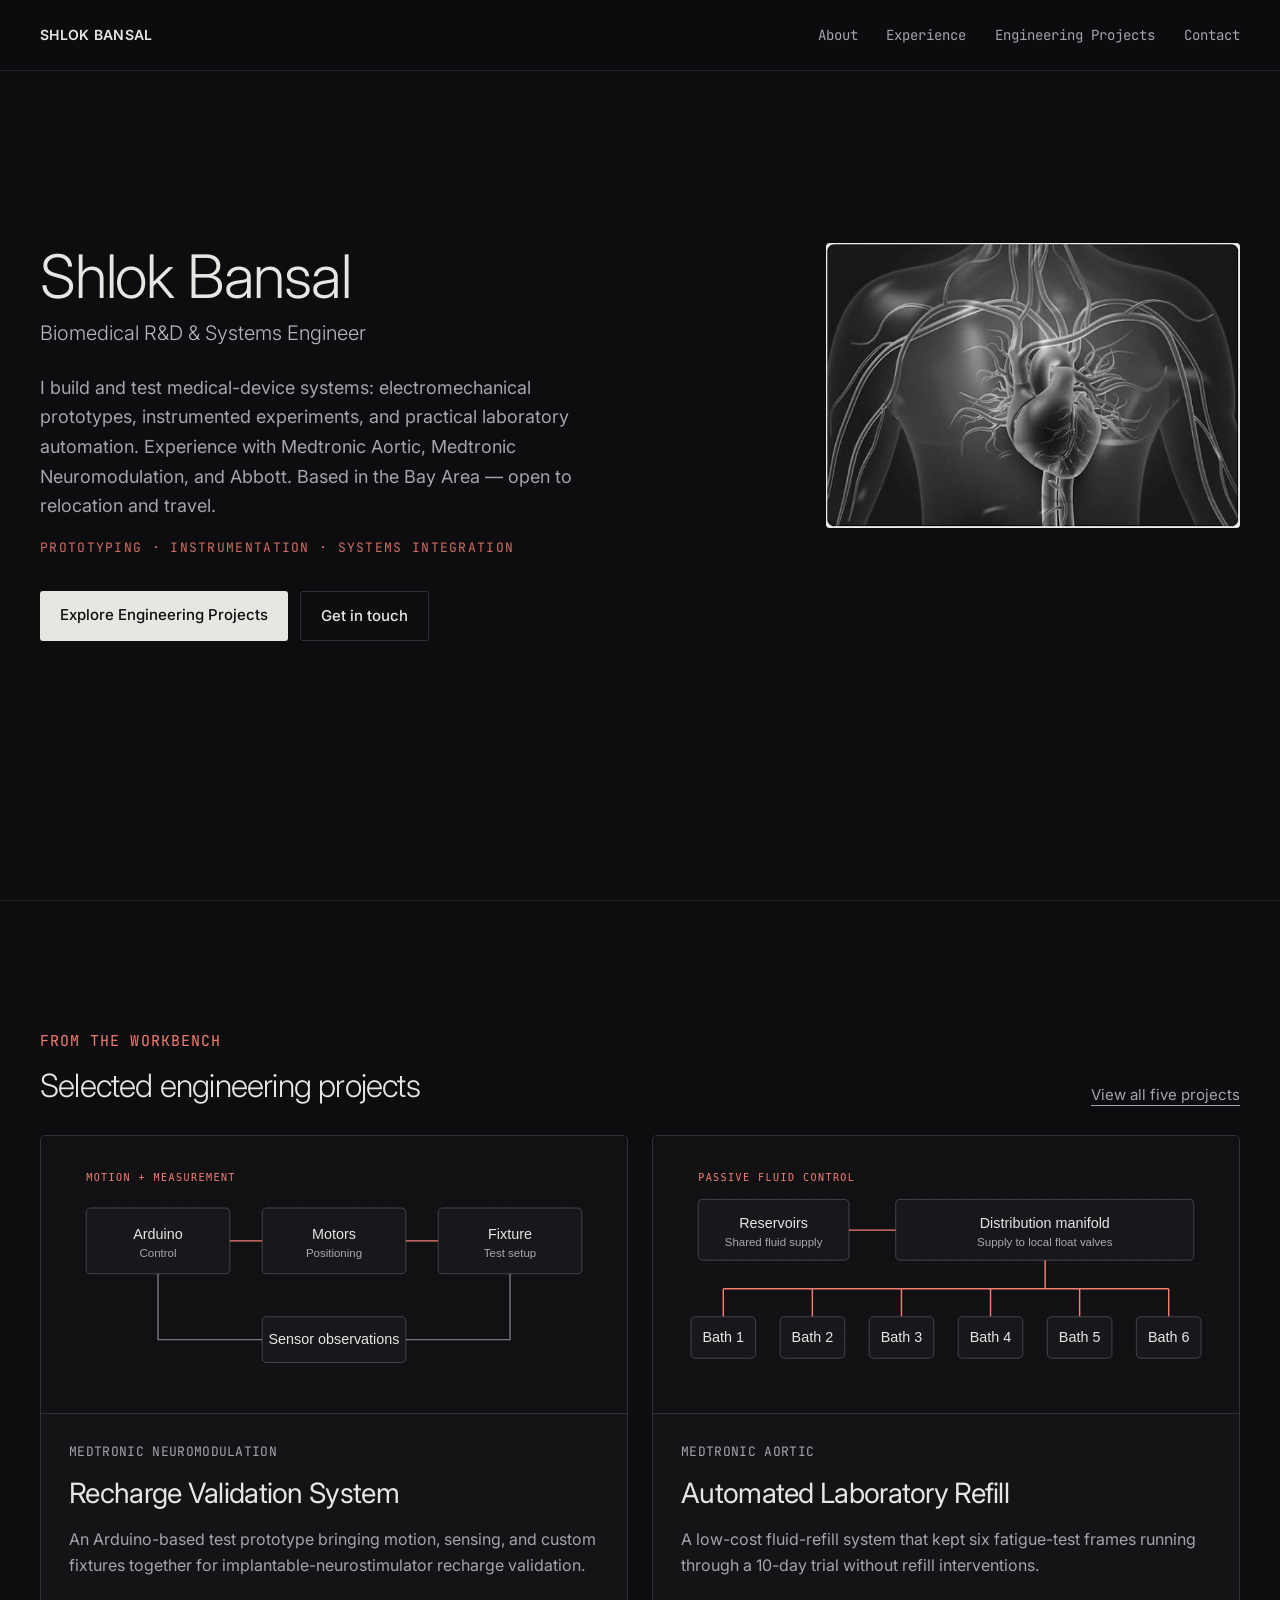
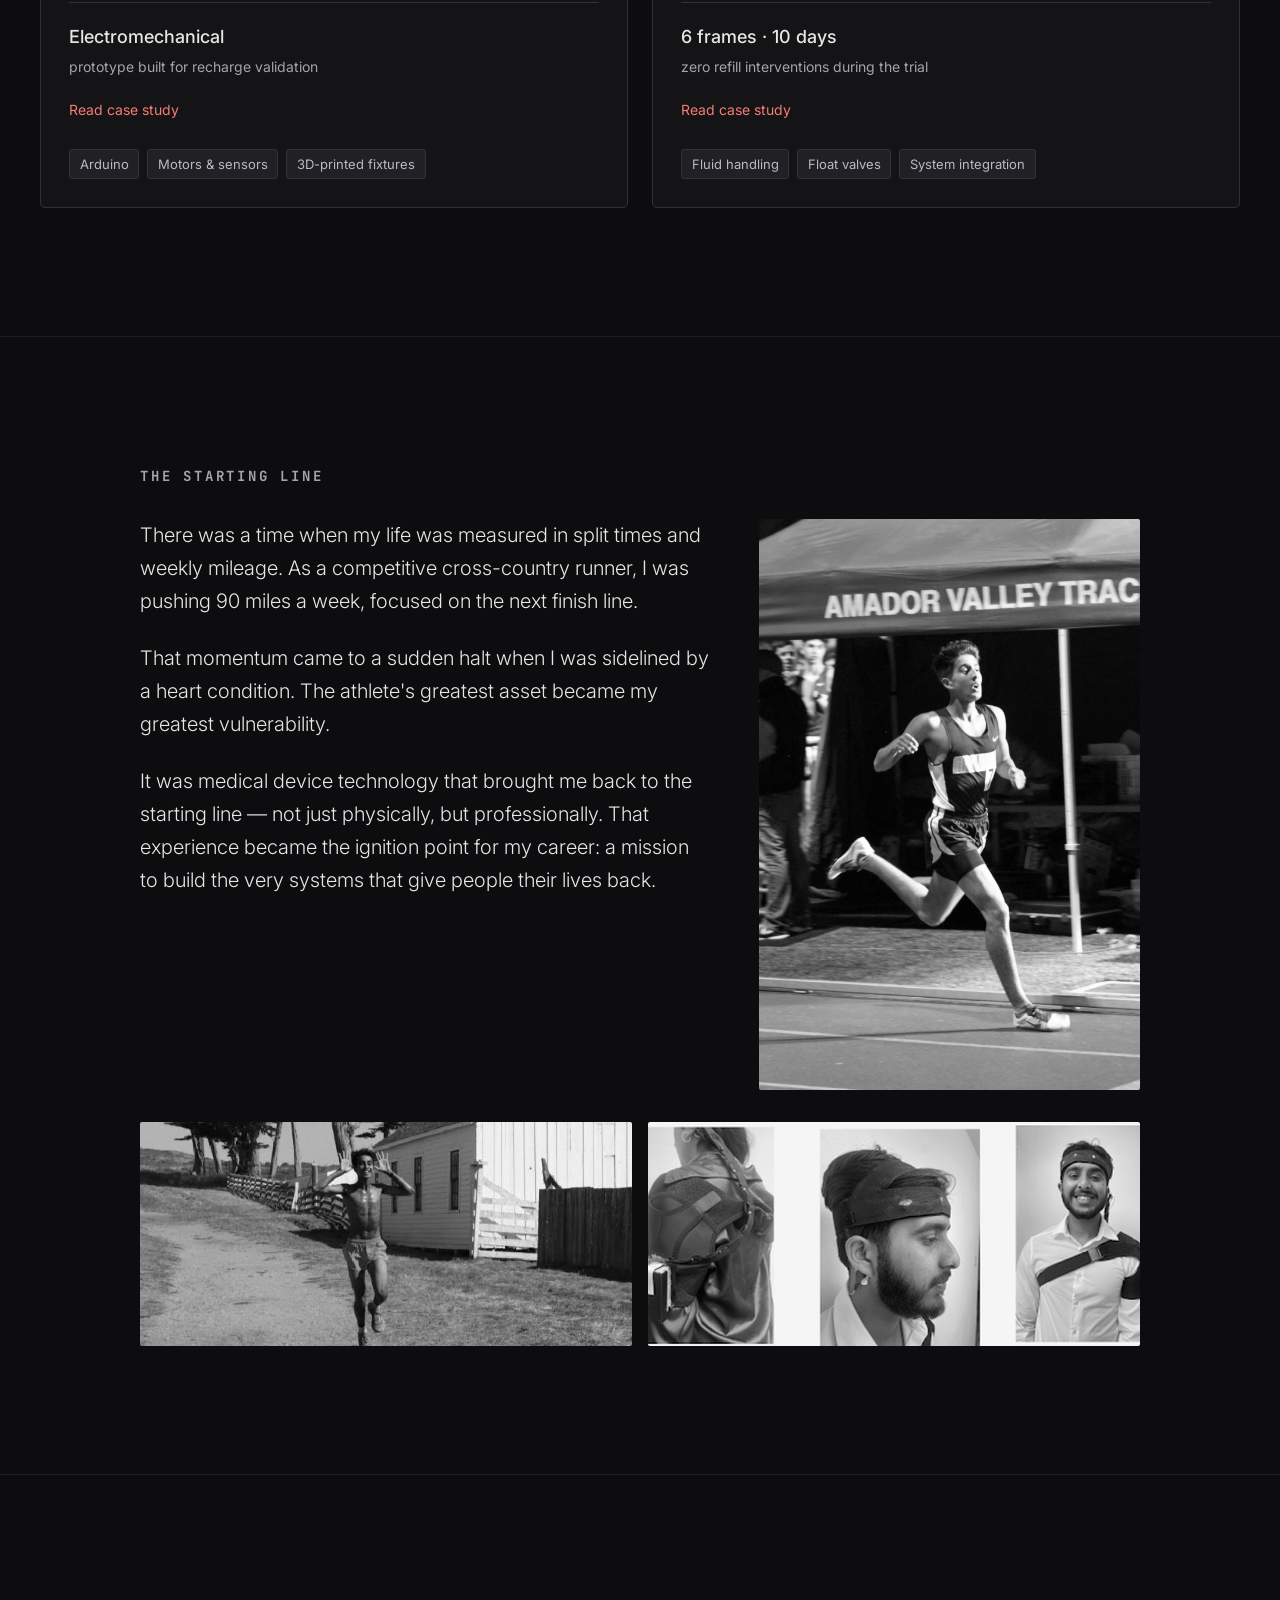
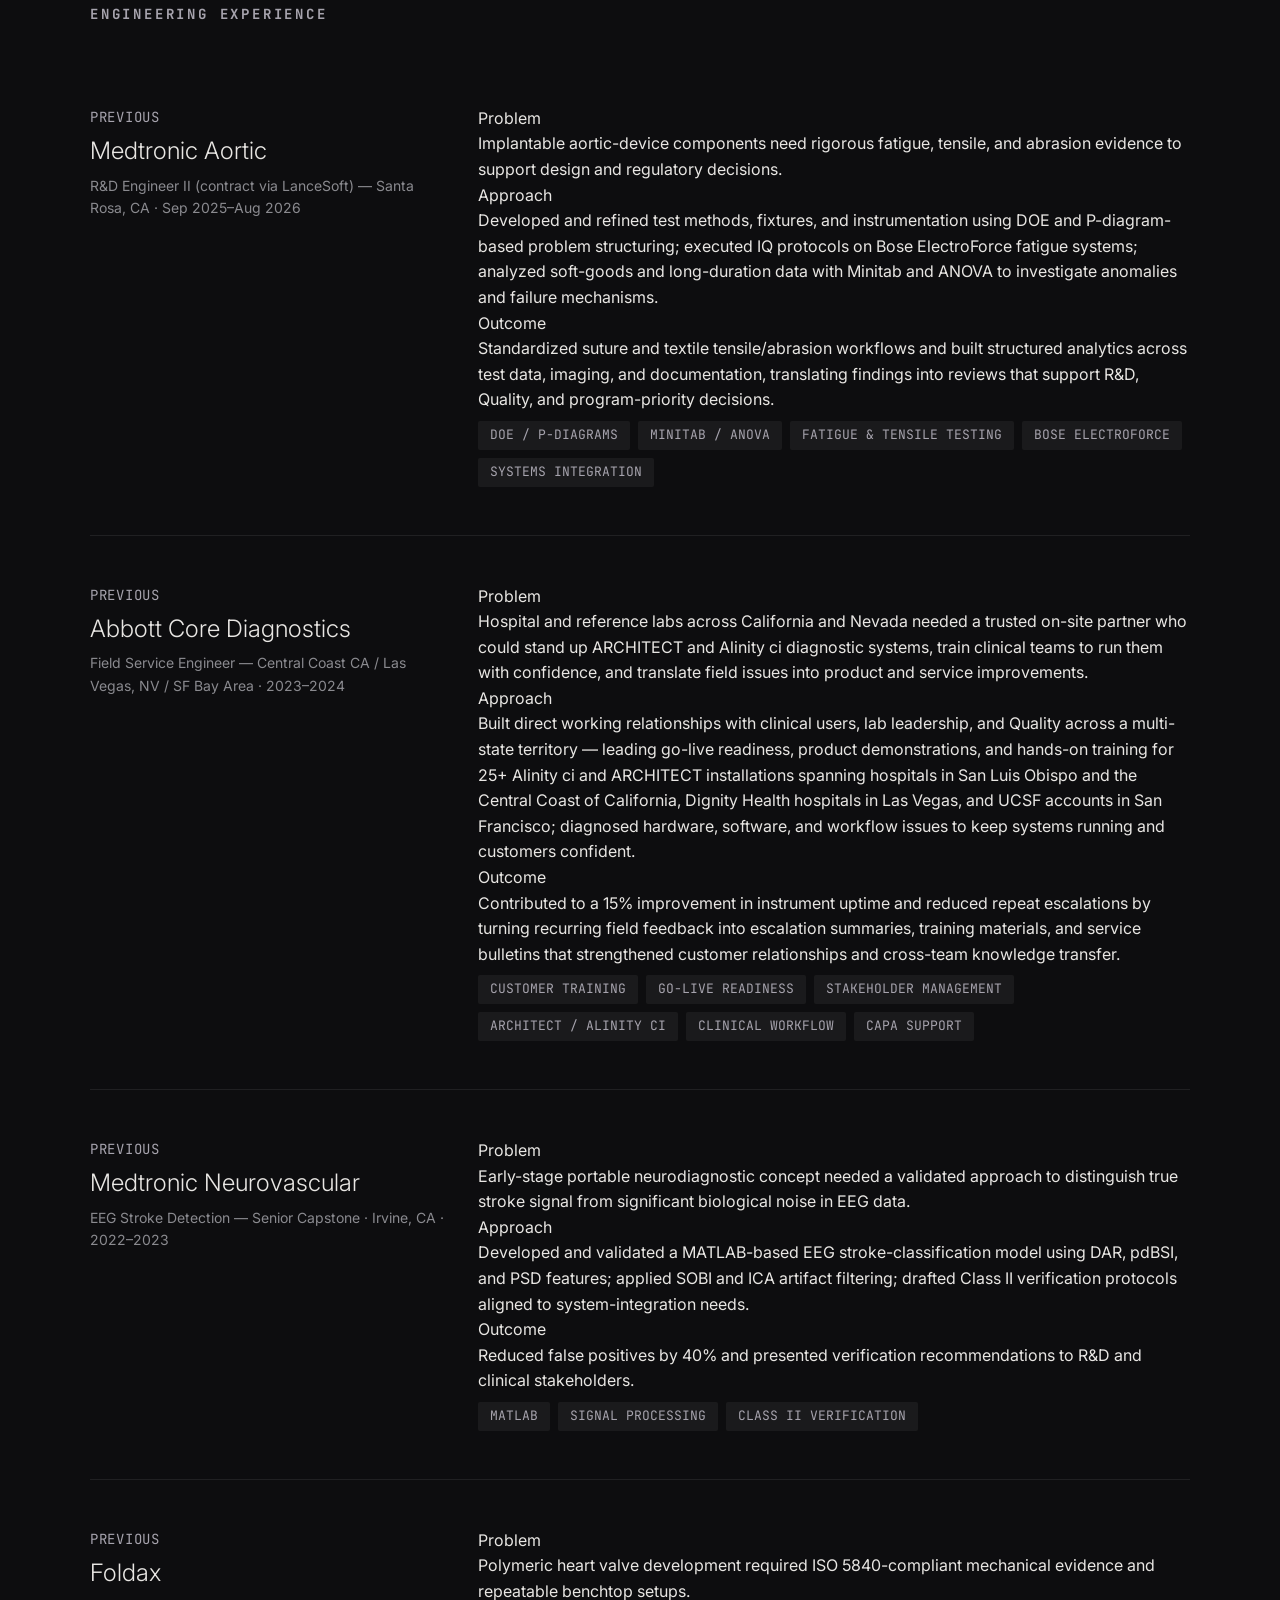
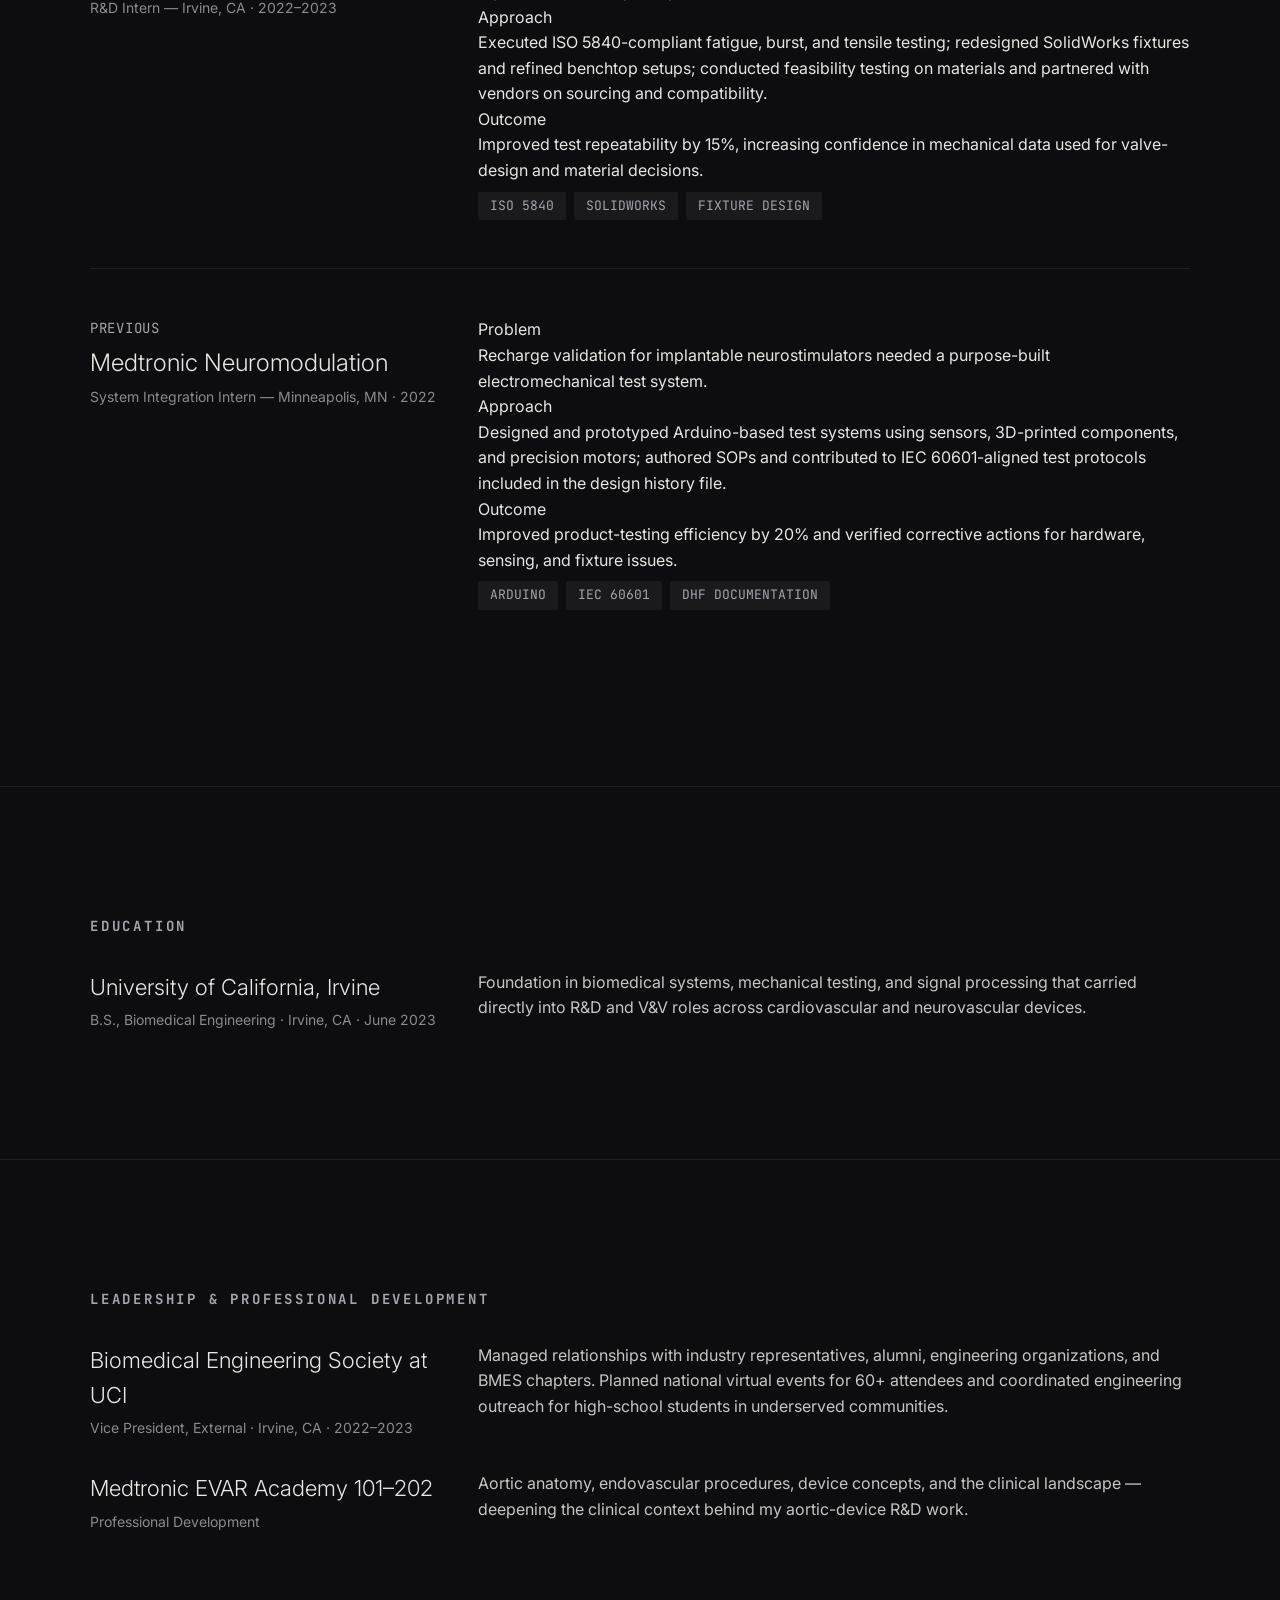
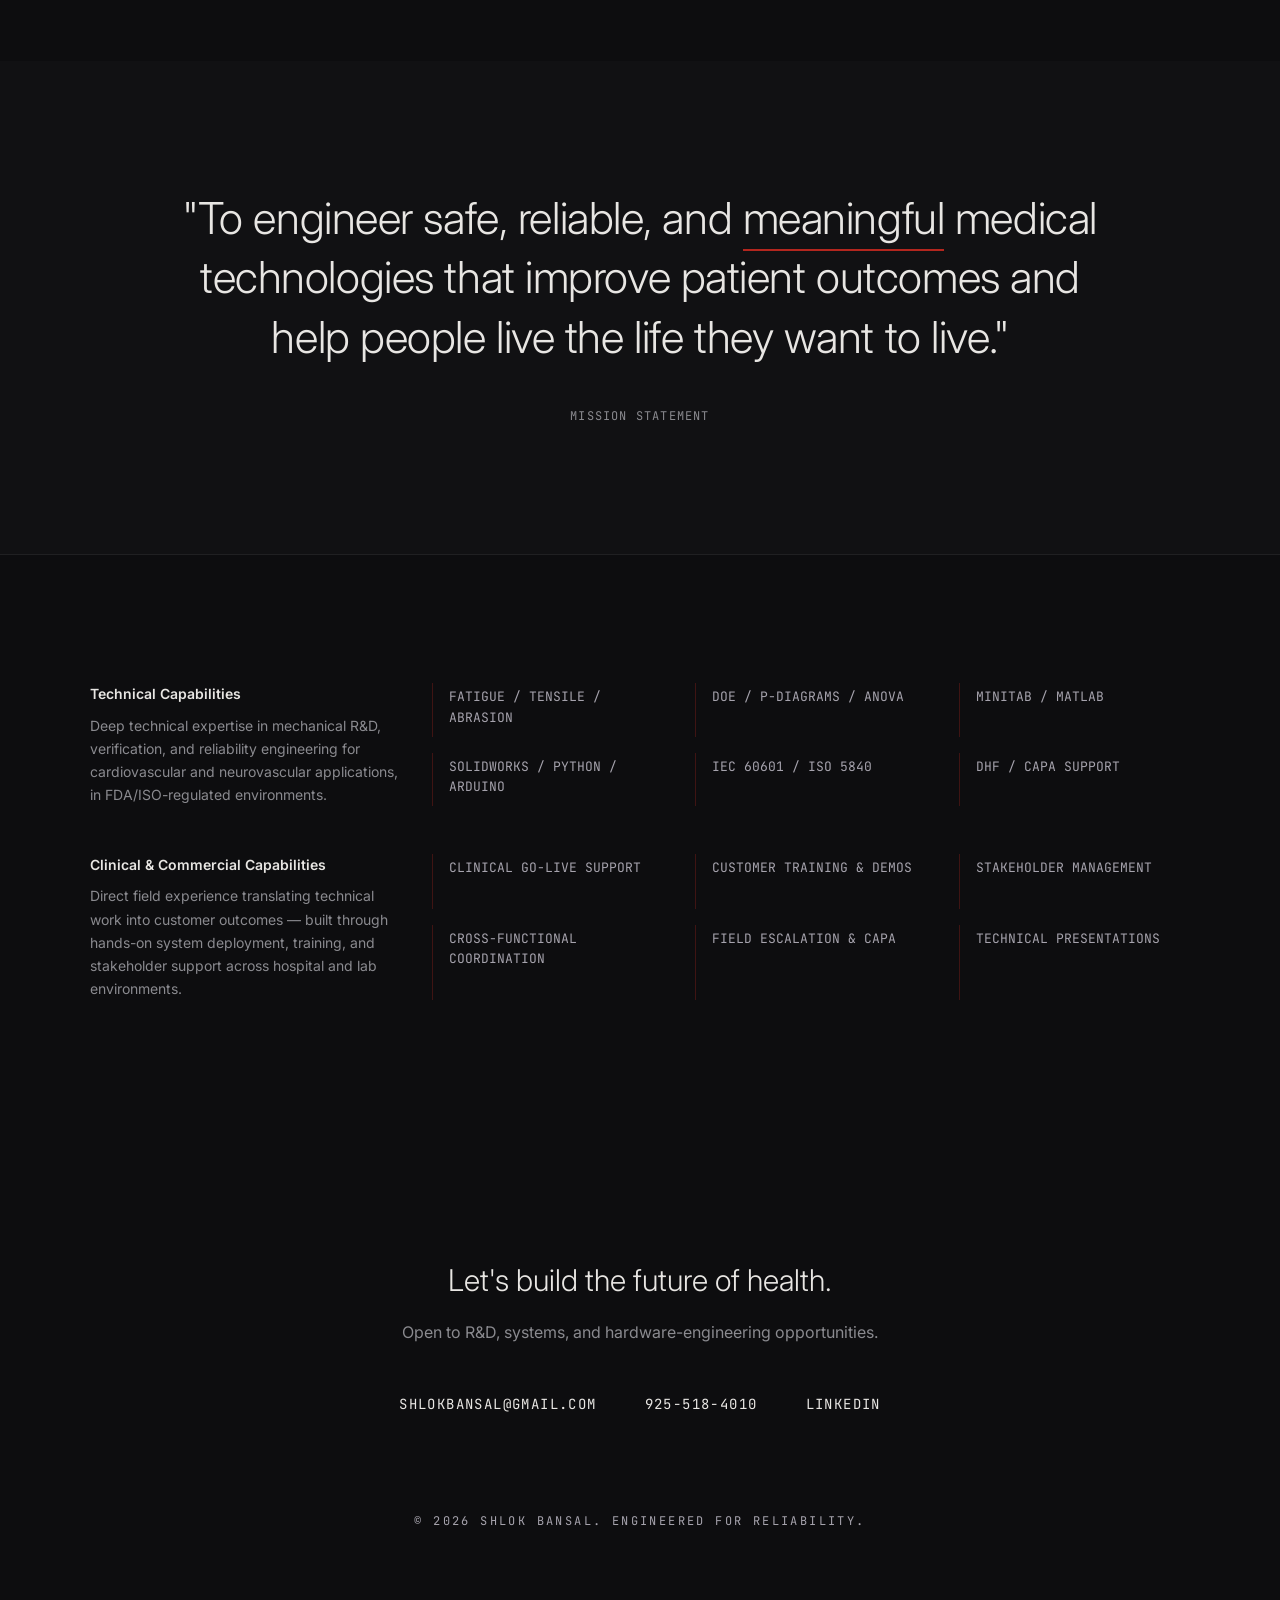
==== commit 1008f371: "Add engineering project portfolio and five public case studies Feature recharge validation and labor" ====
--- a/index.html
+++ b/index.html
@@ -3,7 +3,9 @@
 <head>
 <meta charset="UTF-8">
 <meta name="viewport" content="width=device-width, initial-scale=1.0">
-<title>Shlok Bansal — R&amp;D Engineer</title>
+<title>Shlok Bansal — Biomedical R&amp;D &amp; Systems Engineer</title>
+<meta name="description" content="Biomedical engineer with hands-on experience in medical-device R&amp;D, electromechanical prototyping, laboratory automation, and systems integration.">
+<meta name="theme-color" content="#0d0d0f">
 <link rel="preconnect" href="https://fonts.googleapis.com">
 <link rel="preconnect" href="https://fonts.gstatic.com" crossorigin>
 <link href="https://fonts.googleapis.com/css2?family=Inter:wght@300;400;500;600&family=JetBrains+Mono:wght@400;500&display=swap" rel="stylesheet">
@@ -128,40 +130,37 @@
 .contact-links a:hover { color: #b3261e; }
 .copyright { font-size: 10px; font-family: 'JetBrains Mono', monospace; color: #555; text-transform: uppercase; letter-spacing: 0.2em; padding-top: 3rem; }
 </style>
-</head>
+<link rel="stylesheet" href="engineering.css">
+<script src="navigation.js" defer></script></head>
 <body>
 
-<nav>
-    <div class="brand">SHLOK BANSAL</div>
-    <div class="links">
-        <a href="#story">Story</a>
-        <a href="#experience">Experience</a>
-        <a href="#education">Education</a>
-        <a href="#contact">Contact</a>
-    </div>
-</nav>
-
-<main>
+<a class="skip-link" href="#main-content">Skip to content</a>
+<nav aria-label="Main navigation"><a class="brand" href="index.html">SHLOK BANSAL</a><button class="menu-toggle" type="button" aria-expanded="false" aria-controls="main-menu">Menu</button><div class="links" id="main-menu">
+<a href="index.html#story">About</a><a href="index.html#experience">Experience</a><a href="projects.html">Engineering Projects</a><a href="index.html#contact">Contact</a></div></nav>
+
+<main id="main-content">
 
 <section id="hero">
     <div class="hero-grid">
         <div class="hero-left">
             <h1>Shlok Bansal</h1>
-            <p class="role">R&amp;D Engineer II — CardioVascular Surgery, Medtronic</p>
-            <p class="lead">Engineering life-saving systems with the precision of a researcher and the strategic instincts of a product builder. Based in Santa Rosa, CA — open to relocation and travel.</p>
-            <p class="bridge">Bridge between BME + Product Engineering</p>
+            <p class="role">Biomedical R&amp;D &amp; Systems Engineer</p>
+            <p class="lead">I build and test medical-device systems: electromechanical prototypes, instrumented experiments, and practical laboratory automation. Experience with Medtronic Aortic, Medtronic Neuromodulation, and Abbott. Based in the Bay Area — open to relocation and travel.</p>
+            <p class="bridge">Prototyping · Instrumentation · Systems integration</p>
             <div class="hero-cta">
-                <a href="#experience" class="btn-solid">View Work</a>
-                <a href="Shlok_Bansal_MASTER_MedTech_Resume.pdf" download="Shlok Bansal Resume.pdf" class="btn-outline">Resume / Contact</a>
+                <a href="projects.html" class="btn-solid">Explore Engineering Projects</a>
+                <a href="#contact" class="btn-outline">Get in touch</a>
             </div>
         </div>
         <div class="hero-right">
-            <button class="heart-wrap" id="heartToggle" aria-label="Anatomical heart, click for color">
+            <button class="heart-wrap" id="heartToggle" aria-pressed="false" aria-label="Anatomical heart, click for color">
                 <img class="heart-image" src="heart.jpeg" alt="Anatomical heart and vascular system">
             </button>
         </div>
     </div>
 </section>
+
+<section id="selected-projects" class="thin-divider"><div class="home-projects"><div class="section-heading"><div><p class="kicker accent">From the workbench</p><h2>Selected engineering projects</h2></div><a class="text-link" href="projects.html">View all five projects</a></div><div class="project-grid featured-grid"><article class="project-card featured"><a class="card-link" href="projects/recharge-validation.html"><div class="card-diagram" aria-hidden="true"><img src="assets/diagrams/recharge-validation.svg" alt="" width="760" height="320" loading="lazy"></div><div class="card-body"><p class="kicker">Medtronic Neuromodulation</p><h3>Recharge Validation System</h3><p class="card-summary">An Arduino-based test prototype bringing motion, sensing, and custom fixtures together for implantable-neurostimulator recharge validation.</p><p class="card-result">Electromechanical<span>prototype built for recharge validation</span></p><span class="read-case">Read case study</span></div></a><ul class="project-tags" aria-label="Technologies and skills"><li>Arduino</li><li>Motors &amp; sensors</li><li>3D-printed fixtures</li></ul></article><article class="project-card featured"><a class="card-link" href="projects/automated-refill.html"><div class="card-diagram" aria-hidden="true"><img src="assets/diagrams/automated-refill.svg" alt="" width="760" height="320" loading="lazy"></div><div class="card-body"><p class="kicker">Medtronic Aortic</p><h3>Automated Laboratory Refill</h3><p class="card-summary">A low-cost fluid-refill system that kept six fatigue-test frames running through a 10-day trial without refill interventions.</p><p class="card-result">6 frames · 10 days<span>zero refill interventions during the trial</span></p><span class="read-case">Read case study</span></div></a><ul class="project-tags" aria-label="Technologies and skills"><li>Fluid handling</li><li>Float valves</li><li>System integration</li></ul></article></div></div></section>
 
 <section id="story" class="thin-divider">
     <div class="story-inner">
@@ -189,15 +188,15 @@
 
         <div class="exp-row">
             <div>
-                <div class="exp-tag current">Current</div>
-                <h3 class="exp-role">Medtronic</h3>
-                <p class="exp-meta">R&amp;D Engineer II, CardioVascular Surgery — Santa Rosa, CA · 2025–Present</p>
+                <div class="exp-tag previous">Previous</div>
+                <h3 class="exp-role">Medtronic Aortic</h3>
+                <p class="exp-meta">R&amp;D Engineer II (contract via LanceSoft) — Santa Rosa, CA · Sep 2025–Aug 2026</p>
             </div>
             <div>
                 <p class="label">Problem</p>
                 <p class="text">Implantable aortic-device components need rigorous fatigue, tensile, and abrasion evidence to support design and regulatory decisions.</p>
                 <p class="label">Approach</p>
-                <p class="text">Develop and refine test methods, fixtures, and instrumentation using DOE and P-diagram-based problem structuring; execute IQ protocols on Bose ElectroForce fatigue systems; analyze soft-goods and long-duration data with Minitab and ANOVA to investigate anomalies and failure mechanisms.</p>
+                <p class="text">Developed and refined test methods, fixtures, and instrumentation using DOE and P-diagram-based problem structuring; executed IQ protocols on Bose ElectroForce fatigue systems; analyzed soft-goods and long-duration data with Minitab and ANOVA to investigate anomalies and failure mechanisms.</p>
                 <p class="label">Outcome</p>
                 <p class="text">Standardized suture and textile tensile/abrasion workflows and built structured analytics across test data, imaging, and documentation, translating findings into reviews that support R&amp;D, Quality, and program-priority decisions.</p>
                 <div class="tag-row">
@@ -319,7 +318,7 @@
                 <p class="edu-meta">Professional Development</p>
             </div>
             <div class="edu-detail">
-                Aortic anatomy, endovascular procedures, device concepts, and the clinical landscape — deepening the clinical context behind current aortic-device R&amp;D work.
+                Aortic anatomy, endovascular procedures, device concepts, and the clinical landscape — deepening the clinical context behind my aortic-device R&amp;D work.
             </div>
         </div>
     </div>
@@ -370,12 +369,12 @@
     <div class="footer-inner">
         <div>
             <h2>Let's build the future of health.</h2>
-            <p class="sub">Open to discussions on R&amp;D, V&amp;V, and Product Strategy.</p>
+            <p class="sub">Open to R&amp;D, systems, and hardware-engineering opportunities.</p>
         </div>
         <div class="contact-links">
             <a href="mailto:shlokbansal@gmail.com">shlokbansal@gmail.com</a>
             <a href="tel:9255184010">925-518-4010</a>
-            <a href="https://linkedin.com/in/shlok-bansal" target="_blank">LinkedIn</a>
+            <a href="https://linkedin.com/in/shlok-bansal" target="_blank" rel="noopener noreferrer">LinkedIn</a>
         </div>
         <div class="copyright">© 2026 Shlok Bansal. Engineered for reliability.</div>
     </div>
@@ -386,6 +385,7 @@
 <script>
 document.getElementById('heartToggle').addEventListener('click', function() {
     const colored = this.classList.toggle('colored');
+    this.setAttribute('aria-pressed', String(colored));
     this.setAttribute('aria-label', colored ? 'Anatomical heart in color, click to reset' : 'Anatomical heart, click for color');
 });
 </script>
--- a/engineering.css
+++ b/engineering.css
@@ -0,0 +1,173 @@
+/* Shared portfolio navigation and engineering case studies. No build step. */
+:root { color-scheme: dark; --bg: #0d0d0f; --panel: #141417; --ink: #e8e6e3; --muted: #a6a3ad; --rule: #303036; --accent: #f47c72; }
+* { box-sizing: border-box; }
+html { scroll-behavior: smooth; scroll-padding-top: 7rem; }
+body { margin: 0; background: var(--bg); color: var(--ink); font-family: 'Inter', sans-serif; line-height: 1.6; }
+::selection { background: #7f1d1d; color: white; }
+a { color: inherit; }
+a:focus-visible, button:focus-visible { outline: 2px solid var(--accent); outline-offset: 6px; }
+img { max-width: 100%; }
+.skip-link { position: fixed; top: -6rem; left: 1rem; z-index: 100; padding: .7rem 1rem; background: var(--ink); color: var(--bg); }
+.skip-link:focus { top: .75rem; }
+nav { position: fixed; inset: 0 0 auto; z-index: 50; display: flex; justify-content: space-between; align-items: center; gap: 2rem; padding: 1.25rem max(2rem, calc((100vw - 1200px) / 2)); background: rgba(13,13,15,.94); border-bottom: 1px solid #252529; backdrop-filter: blur(12px); }
+nav .brand { color: var(--ink); font-size: .875rem; font-weight: 600; letter-spacing: .02em; text-decoration: none; white-space: nowrap; }
+nav .links { display: flex; align-items: center; gap: 1.8rem; font-family: 'JetBrains Mono', monospace; font-size: .875rem; text-transform: none; letter-spacing: 0; color: var(--muted); }
+nav .links a { color: inherit; text-decoration: none; padding: .25rem 0; transition: color .15s; }
+nav .links a:hover, nav .links a[aria-current="page"] { color: var(--ink); }
+nav .links a[aria-current="page"] { box-shadow: 0 1px var(--accent); }
+.btn-solid, .btn-outline { display: inline-block; padding: .8rem 1.25rem; border-radius: 3px; text-decoration: none; font-size: .9375rem; font-weight: 500; line-height: 1.5; }
+.btn-solid { background: var(--ink); color: var(--bg); }
+.btn-solid:hover { background: white; }
+.btn-outline { border: 1px solid var(--rule); }
+.kicker { margin: 0 0 1rem; color: var(--muted); font-family: 'JetBrains Mono', monospace; font-size: .8125rem; letter-spacing: .07em; text-transform: uppercase; line-height: 1.6; }
+.kicker.accent, .accent, .title-period { color: var(--accent); }
+.engineering-page h1, .engineering-page h2, .engineering-page h3, .engineering-page p { margin-top: 0; }
+.project-index, .case-page { max-width: 1264px; padding: 0 2rem; margin: auto; }
+.projects-intro { padding: 10rem 0 4.5rem; max-width: 900px; }
+.engineering-page h1 { font-size: clamp(2.75rem, 5.8vw, 4.75rem); letter-spacing: -.055em; line-height: 1.08; font-weight: 400; margin-bottom: 1.75rem; }
+.intro-lead { font-size: clamp(1.125rem, 2.3vw, 1.5rem); line-height: 1.6; color: var(--ink); max-width: 800px; font-weight: 300; margin-bottom: 1.25rem; }
+.intro-context { color: var(--muted); max-width: 720px; font-size: 1rem; margin-bottom: 1.5rem; }
+.intro-disciplines { display: flex; gap: 1.5rem; flex-wrap: wrap; margin-top: 2.5rem; font-family: 'JetBrains Mono', monospace; color: var(--muted); font-size: .875rem; }
+.intro-disciplines span { border-left: 2px solid var(--accent); padding-left: .75rem; }
+.project-collection { padding: 2.5rem 0 1.5rem; border-top: 1px solid var(--rule); }
+.section-heading { display: flex; gap: 1rem; justify-content: space-between; align-items: baseline; margin-bottom: 1.75rem; }
+.section-heading h2 { font-size: 1.5rem; font-weight: 400; letter-spacing: -.025em; margin-bottom: 0; }
+.section-heading p { color: var(--muted); font-size: .9375rem; margin-bottom: 0; }
+.project-grid { display: grid; gap: 1.5rem; }
+.featured-grid { grid-template-columns: repeat(2,minmax(0,1fr)); }
+.supporting-grid { grid-template-columns: repeat(3,minmax(0,1fr)); }
+.project-card { min-width: 0; display: flex; flex-direction: column; background: var(--panel); border: 1px solid var(--rule); border-radius: 5px; overflow: hidden; transition: border-color .2s, transform .2s; }
+.project-card:hover, .project-card:focus-within { border-color: #7b5a59; transform: translateY(-3px); }
+.card-link { display: flex; flex: 1; flex-direction: column; text-decoration: none; }
+.card-link:focus-visible { outline-offset: -3px; }
+.card-diagram { padding: 1.5rem 1.25rem; background: #111114; border-bottom: 1px solid var(--rule); }
+.card-diagram img { display: block; width: 100%; height: auto; }
+.card-body { display: flex; flex: 1; flex-direction: column; padding: 1.75rem; }
+.card-body .kicker { font-size: .8125rem; margin-bottom: .65rem; letter-spacing: .025em; }
+.project-card h3 { font-size: 1.4rem; font-weight: 400; line-height: 1.3; letter-spacing: -.025em; margin: 0 0 .875rem; }
+.featured h3 { font-size: 1.75rem; }
+.card-summary { color: var(--muted); font-size: 1rem; line-height: 1.65; margin: 0 0 1.5rem; }
+.card-result { margin: auto 0 0; padding: 1.25rem 0; border-top: 1px solid var(--rule); color: var(--ink); font-size: 1.125rem; font-weight: 500; }
+.card-result span { display: block; font-size: .875rem; color: var(--muted); font-weight: 400; margin-top: .25rem; }
+.read-case { font-size: .875rem; color: var(--accent); text-underline-offset: 4px; }
+.card-link:hover .read-case { text-decoration: underline; }
+.project-tags { display: flex; flex-wrap: wrap; list-style: none; gap: .5rem; padding: 0; margin: 0; }
+.project-card > .project-tags { padding: 0 1.75rem 1.75rem; }
+.project-tags li { font-size: .8125rem; padding: .3rem .6rem; color: #bdb9c3; background: #202025; border: 1px solid #323239; border-radius: 3px; line-height: 1.4; }
+.public-note { margin: 3rem 0 5rem; max-width: 820px; border-left: 2px solid #6d4542; padding-left: 1.5rem; }
+.public-note h2 { font-size: 1rem; font-weight: 500; margin-bottom: .5rem; }
+.public-note p { color: var(--muted); font-size: .9375rem; margin-bottom: 0; }
+.case-page { padding-top: 8rem; }
+.back-link { display: inline-block; color: var(--muted); font-size: .875rem; text-decoration: none; border-bottom: 1px solid #55545e; }
+.back-link:hover { color: var(--ink); }
+.case-header { max-width: 950px; padding: 3rem 0; }
+.case-header .kicker { max-width: 850px; }
+.case-header h1 { font-size: clamp(2.5rem, 5.6vw, 4.5rem); }
+.case-meta { display: flex; flex-wrap: wrap; gap: 1.5rem 4rem; margin: 2rem 0; }
+.case-meta dt { color: var(--muted); font-size: .8125rem; font-family: 'JetBrains Mono', monospace; text-transform: uppercase; margin-bottom: .3rem; }
+.case-meta dd { margin: 0; font-size: .9375rem; }
+.case-figure { margin: 0 0 4rem; }
+.case-figure img { width: 100%; height: auto; max-height: 460px; background: #111114; border: 1px solid var(--rule); border-radius: 5px; display: block; }
+.case-figure figcaption { color: var(--muted); font-size: .8125rem; margin-top: .75rem; }
+.case-content { display: grid; grid-template-columns: 230px minmax(0,1fr); gap: 5rem; }
+.case-toc { align-self: start; position: sticky; top: 7rem; border-top: 1px solid var(--rule); padding-top: 1.25rem; }
+.case-toc .kicker { font-size: .75rem; }
+.case-toc a { display: block; color: var(--muted); font-size: .9375rem; padding: .4rem 0; text-decoration: none; }
+.case-toc a:hover { color: var(--ink); }
+.case-sections { max-width: 750px; }
+.case-sections section { padding: 0 0 2.5rem; margin: 0 0 2.5rem; border-bottom: 1px solid var(--rule); scroll-margin-top: 7rem; }
+.case-sections section:last-child { border: none; }
+.case-sections h2 { font-size: 1.75rem; font-weight: 400; line-height: 1.3; letter-spacing: -.025em; margin-bottom: 1.25rem; }
+.case-sections p { font-size: 1.0625rem; color: #c5c2ca; line-height: 1.8; margin-bottom: 1rem; }
+.approach-list { list-style: none; padding: 0; margin: 0; display: grid; gap: 1.5rem; }
+.approach-list li { padding-left: 1.25rem; border-left: 2px solid #6d4542; }
+.approach-list h3 { font-size: 1.0625rem; font-weight: 500; margin-bottom: .4rem; }
+.approach-list p { margin-bottom: 0; }
+.result-callout { margin-bottom: 1.5rem; padding: 1.5rem; background: #191617; border: 1px solid #5c3d3a; border-radius: 4px; }
+.result-callout .result-metric { color: var(--ink); font-size: clamp(1.5rem, 3vw, 2rem); font-weight: 400; letter-spacing: -.03em; margin-bottom: .2rem; line-height: 1.3; }
+.result-callout .result-label { color: var(--accent); font-size: .9375rem; margin-bottom: 0; }
+.case-sections .scope-note { font-size: .875rem; color: var(--muted); }
+.case-next { display: flex; align-items: center; justify-content: space-between; gap: 2rem; padding: 2.5rem 0 4rem; border-top: 1px solid var(--rule); }
+.case-next .kicker { margin-bottom: .5rem; }
+.case-next div > a { text-decoration: none; font-size: clamp(1.2rem,2.5vw,1.75rem); line-height: 1.4; }
+.case-next div > a:hover { color: var(--accent); }
+.project-footer { border-top: 1px solid var(--rule); text-align: left; padding: 4.5rem max(2rem,calc((100vw - 1200px)/2)) 2rem; background: #111113; }
+.project-footer > div:first-child { max-width: 650px; }
+.project-footer h2 { font-size: clamp(1.75rem,3.5vw,2.5rem); font-weight: 300; line-height: 1.3; letter-spacing: -.03em; margin-bottom: 1rem; }
+.project-footer p:not(.kicker) { color: var(--muted); margin-bottom: 1.5rem; }
+.footer-bottom { display: flex; flex-wrap: wrap; gap: 1rem 2rem; margin-top: 4rem; padding-top: 1.5rem; border-top: 1px solid var(--rule); color: var(--muted); font-size: .8125rem; }
+.footer-bottom span { margin-right: auto; }
+.footer-bottom a { text-decoration: none; }
+.footer-bottom a:hover { color: var(--ink); }
+/* Bring the original homepage into the same readable navigation and project system. */
+.home-projects { max-width: 1200px; margin: auto; }
+.home-projects .section-heading { align-items: end; }
+.home-projects h2 { font-size: 2rem; font-weight: 300; line-height: 1.3; }
+.home-projects .kicker { margin-bottom: .75rem; }
+.text-link { font-size: .9375rem; color: var(--muted); text-underline-offset: 5px; }
+.text-link:hover { color: var(--ink); }
+.hero-left .role { color: #bbb7c2; }
+.hero-left p.lead { color: var(--muted); }
+.hero-left .bridge { color: var(--accent); line-height: 1.7; font-size: .8125rem; }
+.hero-cta { gap: .75rem; }
+.eyebrow, .exp-body p.label { font-size: .875rem; color: var(--muted); }
+.exp-tag.previous { color: var(--muted); }
+.tag-row span, .cap-grid div { font-size: .8125rem; color: var(--muted); }
+.copyright { font-size: .75rem; color: var(--muted); }
+.cap-left p { line-height: 1.65; }
+@media (max-width: 1000px) {
+    .supporting-grid { grid-template-columns: repeat(2,minmax(0,1fr)); }
+    .case-content { grid-template-columns: 190px minmax(0,1fr); gap: 2.5rem; }
+    nav .links { gap: 1.2rem; }
+}
+@media (max-width: 720px) {
+    html { scroll-padding-top: 9rem; }
+    nav { padding: 1rem 1.25rem; flex-wrap: wrap; gap: .65rem; }
+    nav .brand { font-size: .875rem; }
+    nav .links { width: 100%; justify-content: space-between; gap: .5rem; font-size: .8125rem; }
+    nav .links a { padding: .35rem 0; }
+    .project-index, .case-page { padding-left: 1.25rem; padding-right: 1.25rem; }
+    .projects-intro { padding: 10rem 0 3rem; }
+    .intro-disciplines { gap: .75rem 1.1rem; font-size: .8125rem; }
+    .section-heading { align-items: flex-start; flex-direction: column; gap: .5rem; }
+    .featured-grid, .supporting-grid { grid-template-columns: minmax(0,1fr); }
+    .project-collection { padding-top: 2rem; }
+    .card-diagram { padding: 1.25rem .75rem; }
+    .card-body { padding: 1.5rem; }
+    .project-card h3, .featured h3 { font-size: 1.5rem; }
+    .project-card > .project-tags { padding: 0 1.5rem 1.5rem; }
+    .public-note { margin-bottom: 3rem; padding-left: 1rem; }
+    .case-page { padding-top: 9rem; }
+    .case-header { padding: 2rem 0; }
+    .case-meta { gap: 1.25rem; flex-direction: column; }
+    .case-figure { margin-bottom: 2.5rem; }
+    .case-content { display: block; }
+    .case-toc { position: static; display: flex; flex-wrap: wrap; gap: .25rem 1rem; margin-bottom: 3rem; padding-top: 1rem; }
+    .case-toc .kicker { width: 100%; margin-bottom: .4rem; }
+    .case-toc a { font-size: .875rem; }
+    .case-sections section { scroll-margin-top: 9rem; padding-bottom: 2rem; margin-bottom: 2rem; }
+    .case-sections h2 { font-size: 1.5rem; }
+    .case-sections p { font-size: 1rem; }
+    .case-next { align-items: flex-start; flex-direction: column; padding: 2rem 0 3rem; }
+    .project-footer { padding: 3rem 1.25rem 1.5rem; }
+    .footer-bottom { margin-top: 3rem; }
+    #hero { padding-top: 10rem; }
+    .heart-wrap { width: min(345px,100%); }
+    .home-projects .section-heading { align-items: flex-start; }
+    section { padding-left: 1.25rem; padding-right: 1.25rem; }
+}
+@media (max-width: 360px) { nav .links { font-size: .75rem; } }
+@media (prefers-reduced-motion: reduce) { html { scroll-behavior: auto; } *, *::before, *::after { transition: none !important; } .project-card:hover { transform: none; } }
+/* A compact disclosure menu keeps project navigation readable on narrow screens. */
+.menu-toggle { display: none; background: transparent; color: var(--ink); border: 1px solid #55545e; border-radius: 3px; padding: .5rem .875rem; font: inherit; font-size: .875rem; min-height: 44px; cursor: pointer; }
+@media (max-width: 720px) {
+    nav { gap: .5rem 1rem; }
+    nav .links { font-family: 'Inter',sans-serif; font-size: .875rem; display: grid; grid-template-columns: auto auto; justify-content: start; gap: .5rem 1.5rem; }
+    nav.menu-ready .menu-toggle { display: block; }
+    nav.menu-ready .links { display: none; width: 100%; padding: 1rem 0 .5rem; }
+    nav.menu-ready:has(.menu-toggle[aria-expanded="true"]) .links { display: grid; }
+    nav .links a { padding: .5rem 0; }
+    .projects-intro { padding-top: 9rem; }
+    .case-page { padding-top: 8rem; }
+    #hero { padding-top: 9rem; }
+}
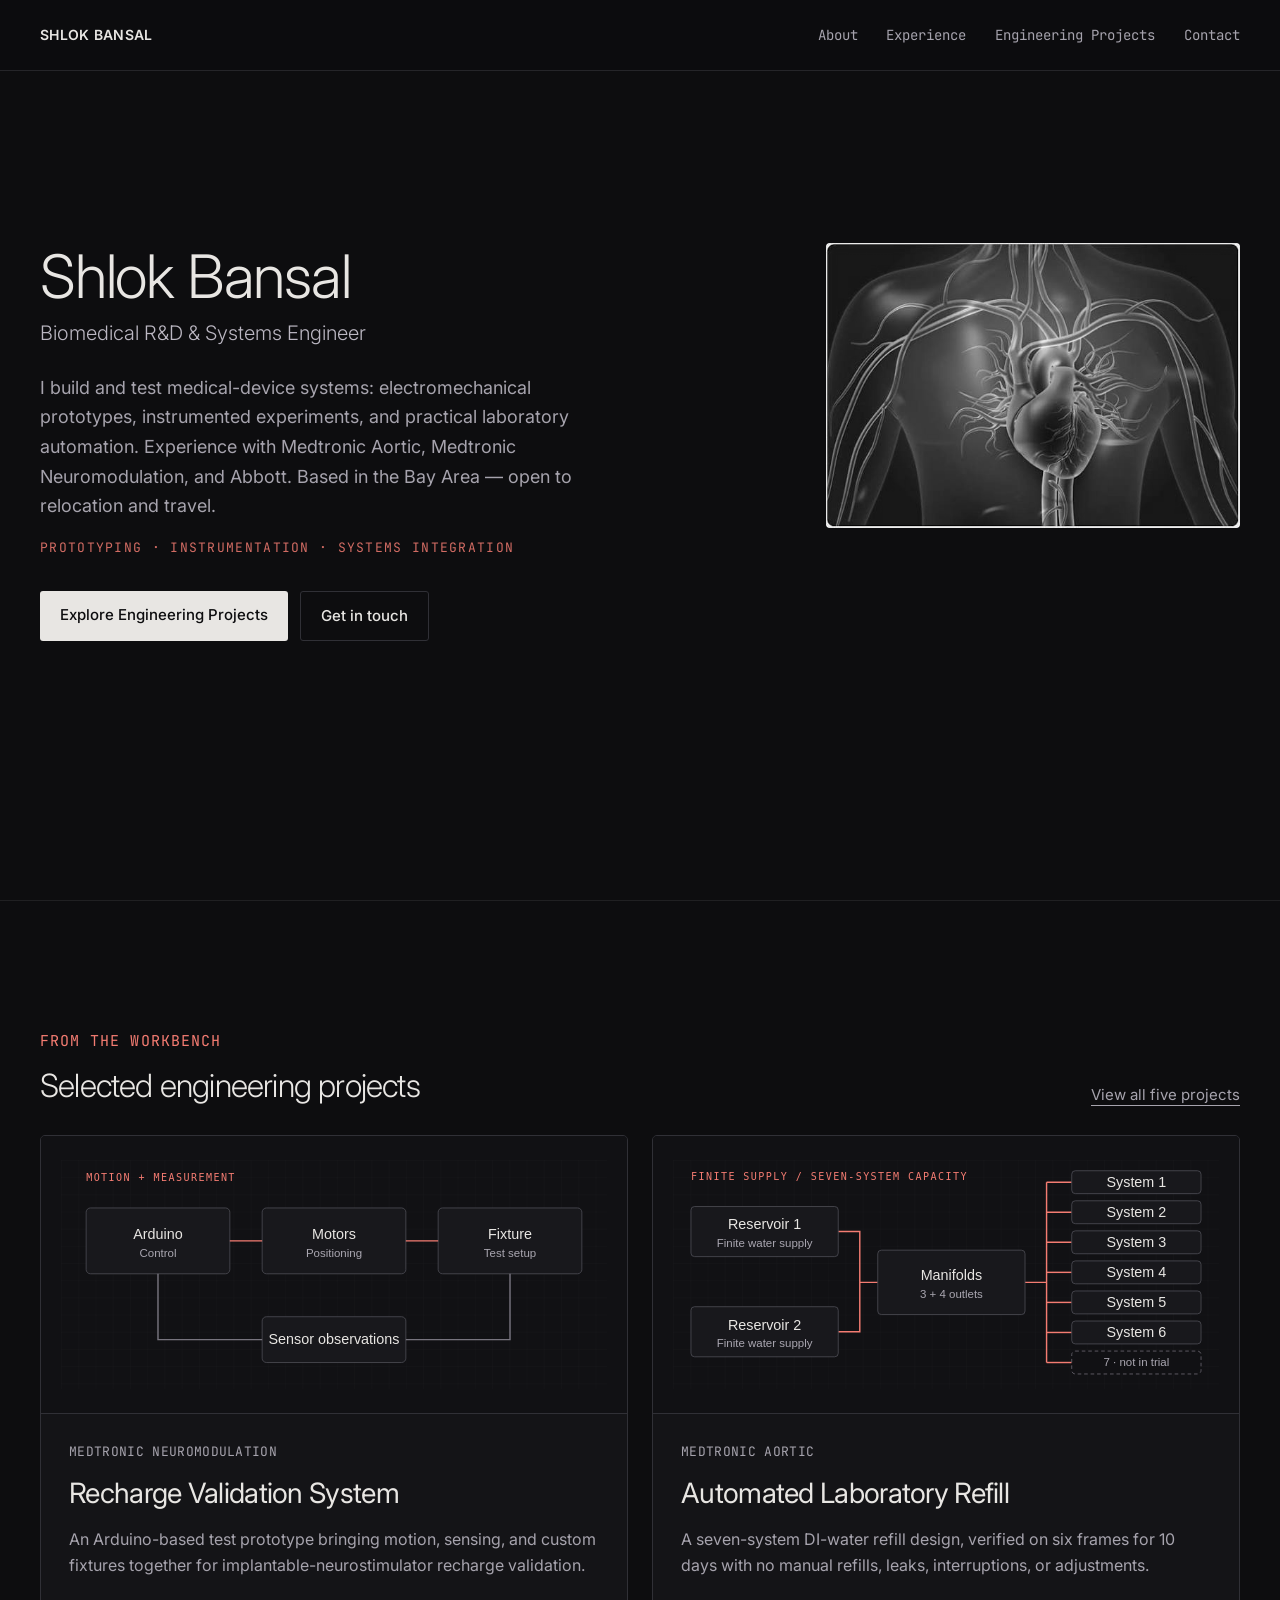
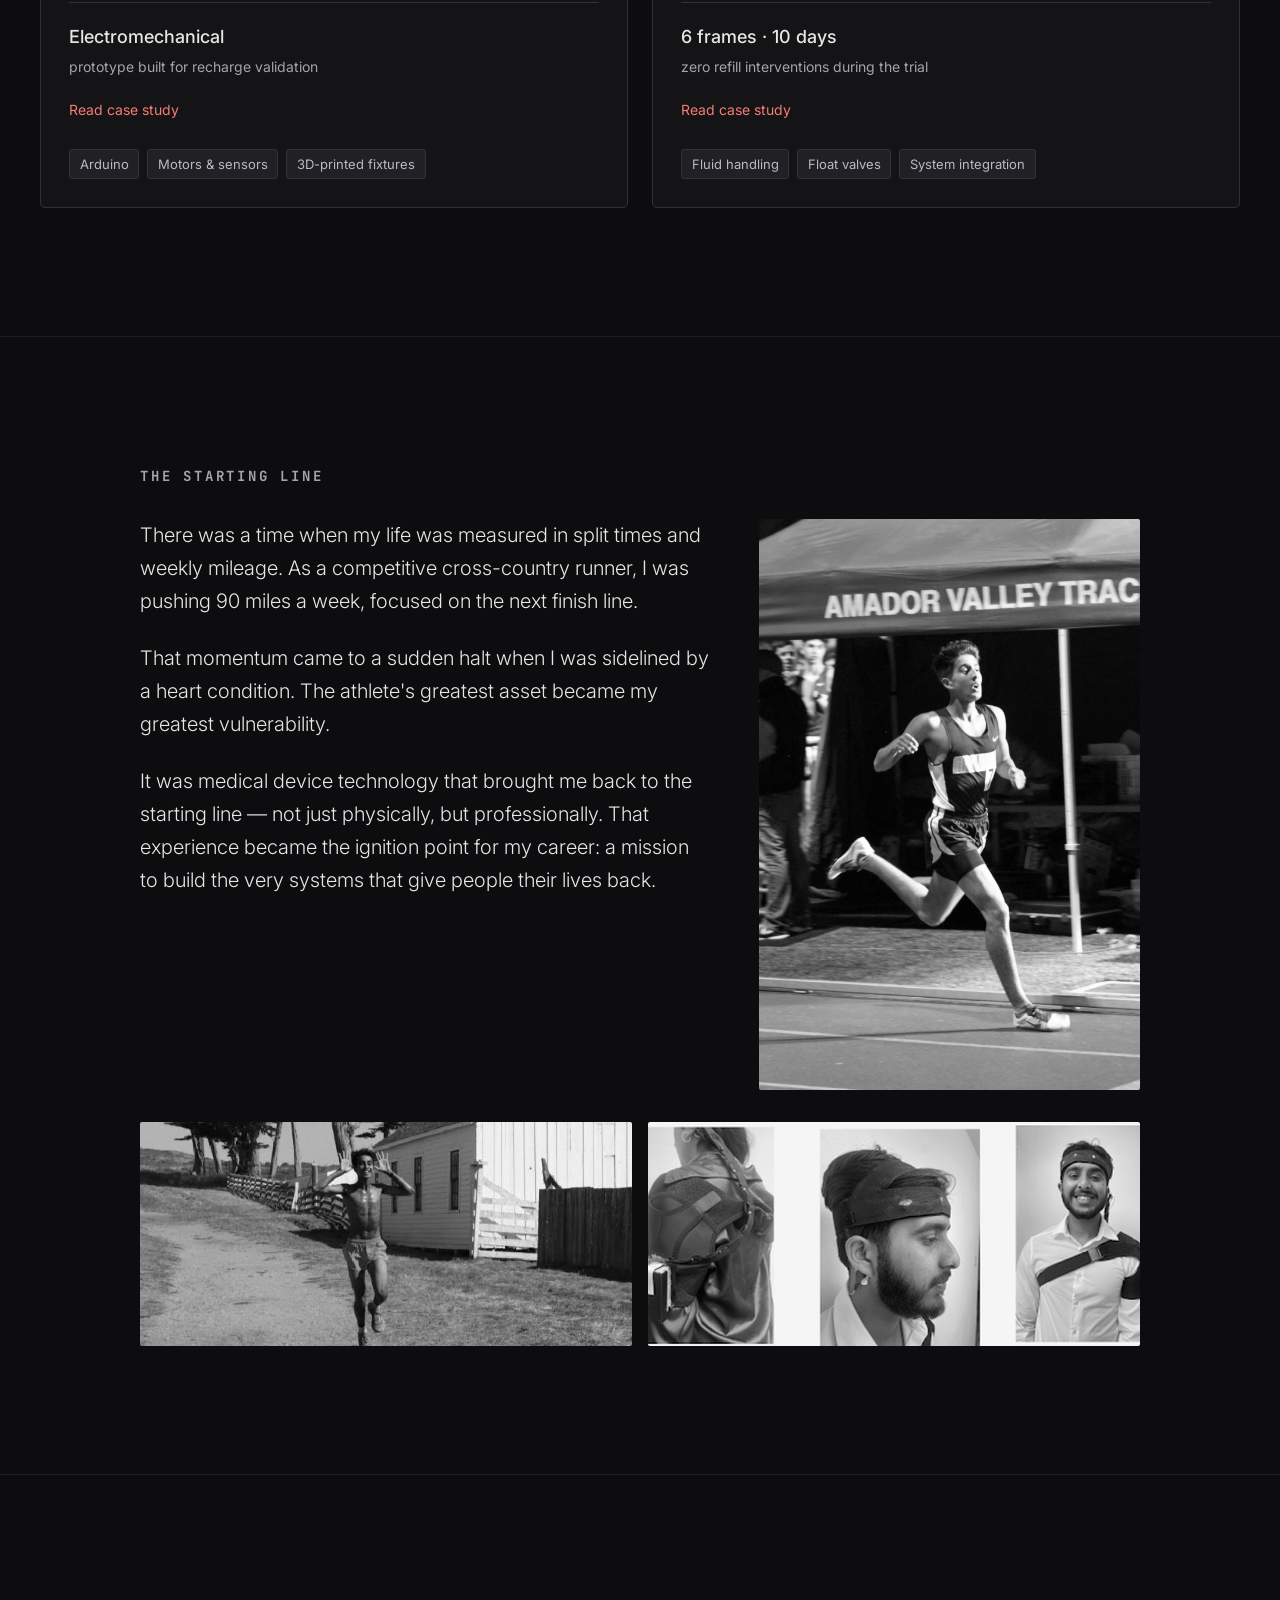
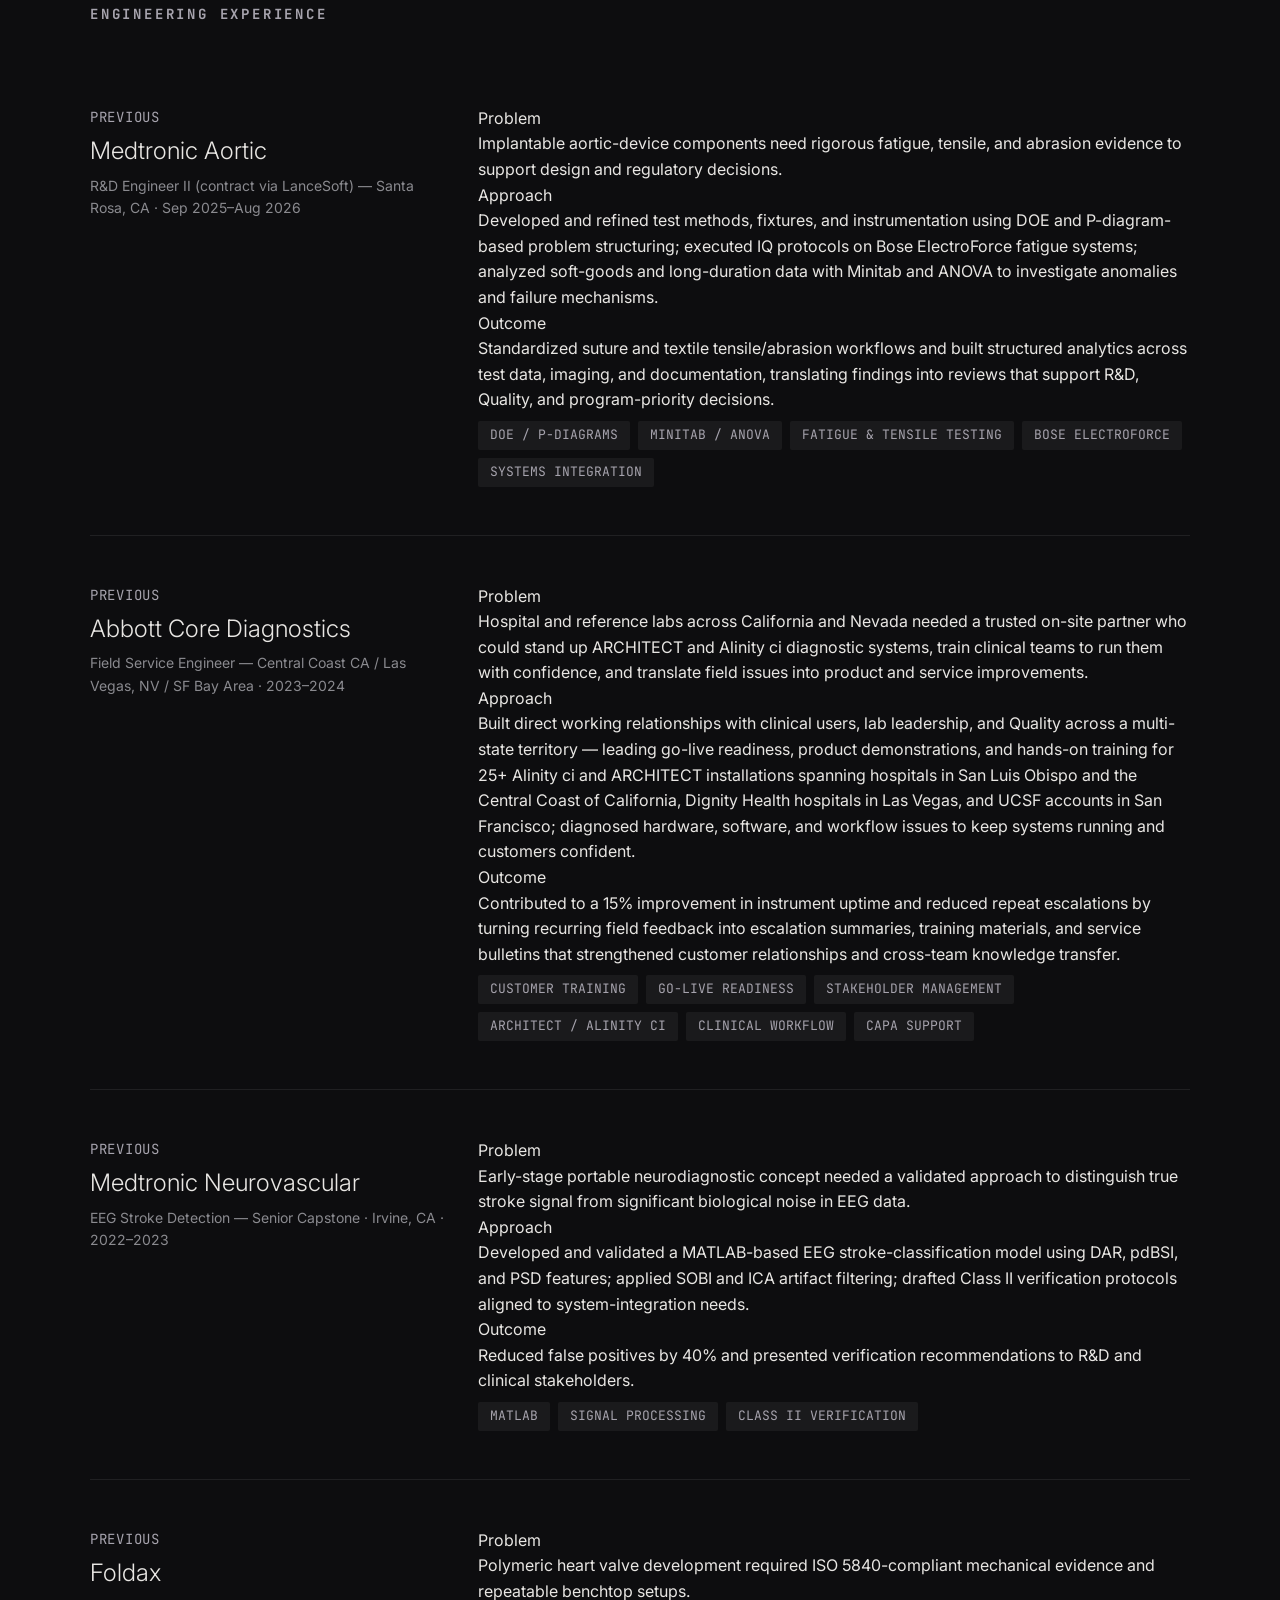
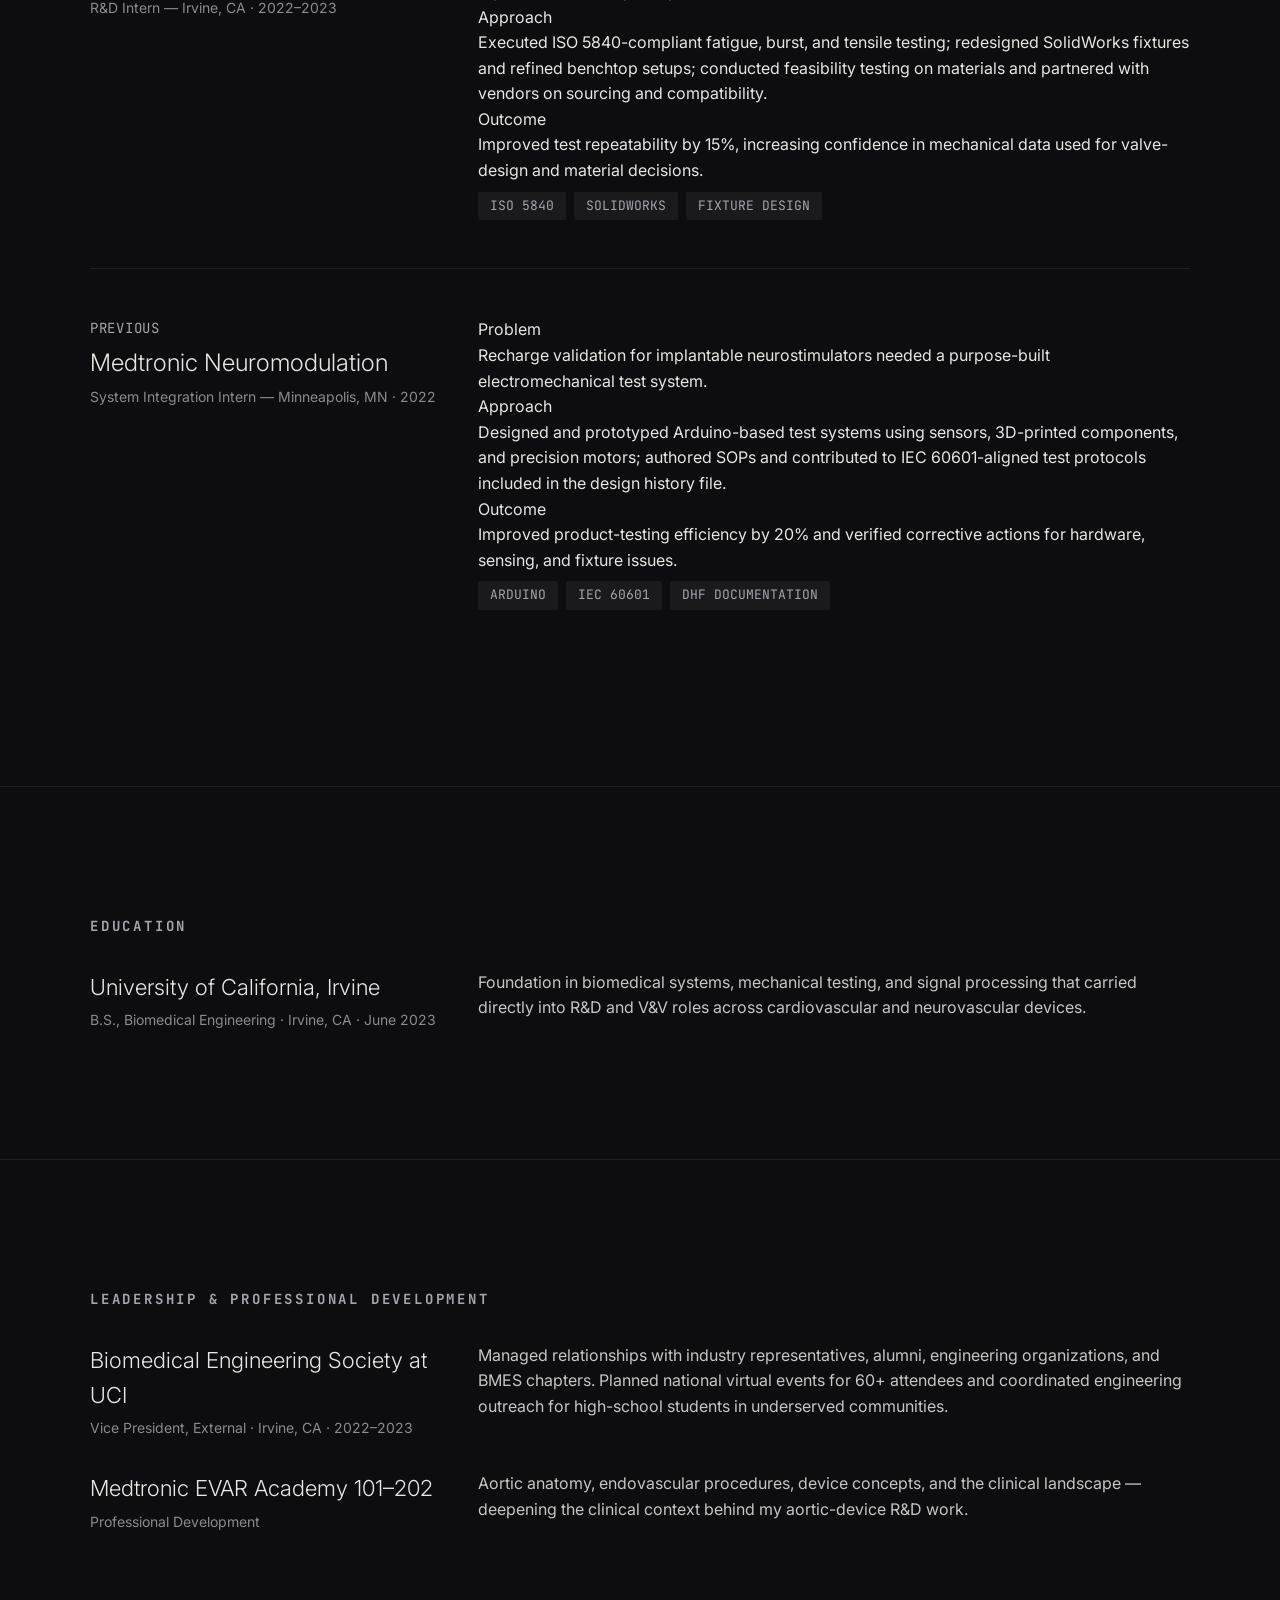
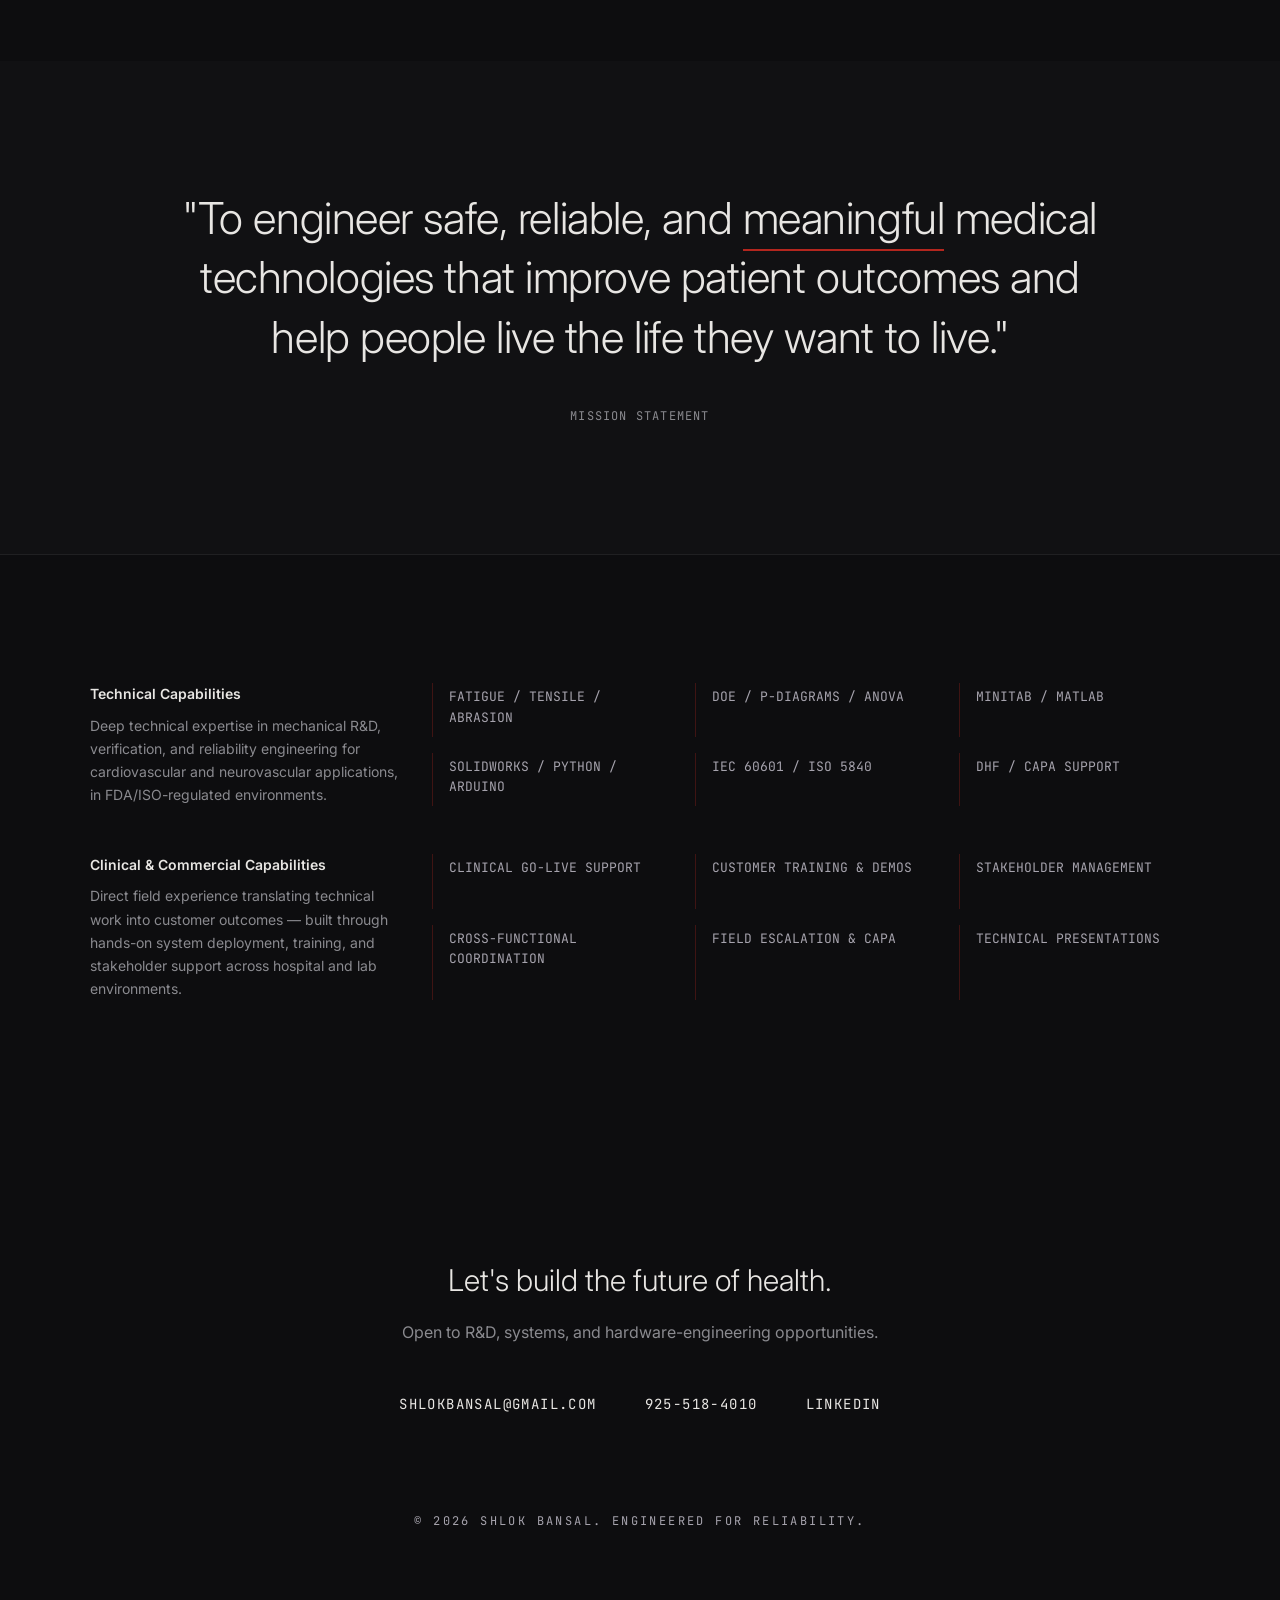
==== commit f78929df: "Refine water-refill case study from onsite presentation Document the unattended-operation requiremen" ====
--- a/index.html
+++ b/index.html
@@ -160,7 +160,7 @@
     </div>
 </section>
 
-<section id="selected-projects" class="thin-divider"><div class="home-projects"><div class="section-heading"><div><p class="kicker accent">From the workbench</p><h2>Selected engineering projects</h2></div><a class="text-link" href="projects.html">View all five projects</a></div><div class="project-grid featured-grid"><article class="project-card featured"><a class="card-link" href="projects/recharge-validation.html"><div class="card-diagram" aria-hidden="true"><img src="assets/diagrams/recharge-validation.svg" alt="" width="760" height="320" loading="lazy"></div><div class="card-body"><p class="kicker">Medtronic Neuromodulation</p><h3>Recharge Validation System</h3><p class="card-summary">An Arduino-based test prototype bringing motion, sensing, and custom fixtures together for implantable-neurostimulator recharge validation.</p><p class="card-result">Electromechanical<span>prototype built for recharge validation</span></p><span class="read-case">Read case study</span></div></a><ul class="project-tags" aria-label="Technologies and skills"><li>Arduino</li><li>Motors &amp; sensors</li><li>3D-printed fixtures</li></ul></article><article class="project-card featured"><a class="card-link" href="projects/automated-refill.html"><div class="card-diagram" aria-hidden="true"><img src="assets/diagrams/automated-refill.svg" alt="" width="760" height="320" loading="lazy"></div><div class="card-body"><p class="kicker">Medtronic Aortic</p><h3>Automated Laboratory Refill</h3><p class="card-summary">A low-cost fluid-refill system that kept six fatigue-test frames running through a 10-day trial without refill interventions.</p><p class="card-result">6 frames · 10 days<span>zero refill interventions during the trial</span></p><span class="read-case">Read case study</span></div></a><ul class="project-tags" aria-label="Technologies and skills"><li>Fluid handling</li><li>Float valves</li><li>System integration</li></ul></article></div></div></section>
+<section id="selected-projects" class="thin-divider"><div class="home-projects"><div class="section-heading"><div><p class="kicker accent">From the workbench</p><h2>Selected engineering projects</h2></div><a class="text-link" href="projects.html">View all five projects</a></div><div class="project-grid featured-grid"><article class="project-card featured"><a class="card-link" href="projects/recharge-validation.html"><div class="card-diagram" aria-hidden="true"><img src="assets/diagrams/recharge-validation.svg" alt="" width="760" height="320" loading="lazy"></div><div class="card-body"><p class="kicker">Medtronic Neuromodulation</p><h3>Recharge Validation System</h3><p class="card-summary">An Arduino-based test prototype bringing motion, sensing, and custom fixtures together for implantable-neurostimulator recharge validation.</p><p class="card-result">Electromechanical<span>prototype built for recharge validation</span></p><span class="read-case">Read case study</span></div></a><ul class="project-tags" aria-label="Technologies and skills"><li>Arduino</li><li>Motors &amp; sensors</li><li>3D-printed fixtures</li></ul></article><article class="project-card featured"><a class="card-link" href="projects/automated-refill.html"><div class="card-diagram" aria-hidden="true"><img src="assets/diagrams/automated-refill.svg" alt="" width="760" height="320" loading="lazy"></div><div class="card-body"><p class="kicker">Medtronic Aortic</p><h3>Automated Laboratory Refill</h3><p class="card-summary">A seven-system DI-water refill design, verified on six frames for 10 days with no manual refills, leaks, interruptions, or adjustments.</p><p class="card-result">6 frames · 10 days<span>zero refill interventions during the trial</span></p><span class="read-case">Read case study</span></div></a><ul class="project-tags" aria-label="Technologies and skills"><li>Fluid handling</li><li>Float valves</li><li>System integration</li></ul></article></div></div></section>
 
 <section id="story" class="thin-divider">
     <div class="story-inner">
--- a/engineering.css
+++ b/engineering.css
@@ -171,3 +171,13 @@
     .case-page { padding-top: 8rem; }
     #hero { padding-top: 9rem; }
 }
+
+/* Case-study concept comparison. */
+.comparison-wrap { margin: 2rem 0; overflow-x: auto; }
+.engineering-comparison { border-collapse: collapse; width: 100%; font-size: .9375rem; text-align: left; }
+.engineering-comparison caption { text-align: left; font-weight: 500; margin-bottom: .75rem; }
+.engineering-comparison th, .engineering-comparison td { vertical-align: top; border-bottom: 1px solid var(--rule); padding: .875rem .75rem .875rem 0; }
+.engineering-comparison thead th { color: var(--muted); font-size: .875rem; font-weight: 500; }
+.engineering-comparison tbody th { width: 32%; font-weight: 500; }
+.engineering-comparison td { color: #c5c2ca; }
+@media (max-width: 720px) { .engineering-comparison { font-size: .875rem; } .engineering-comparison tbody th { width: 36%; } }
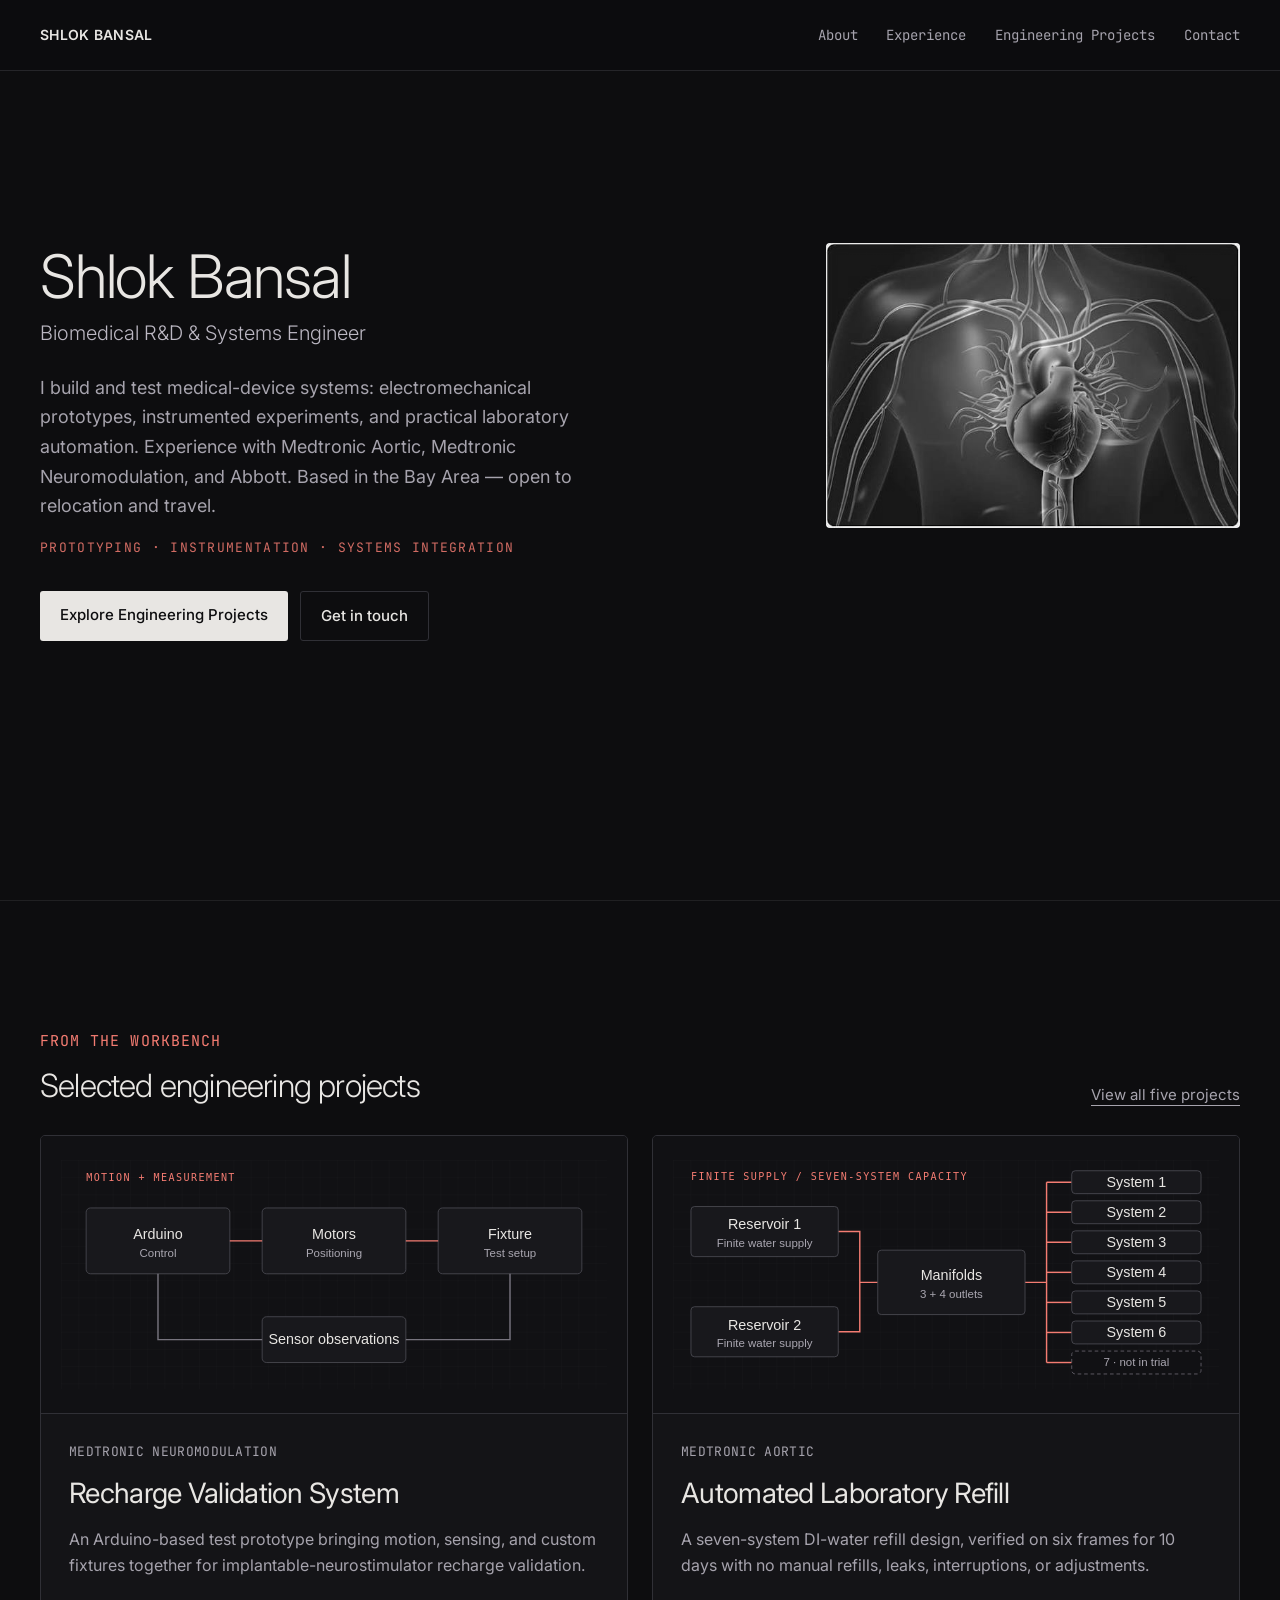
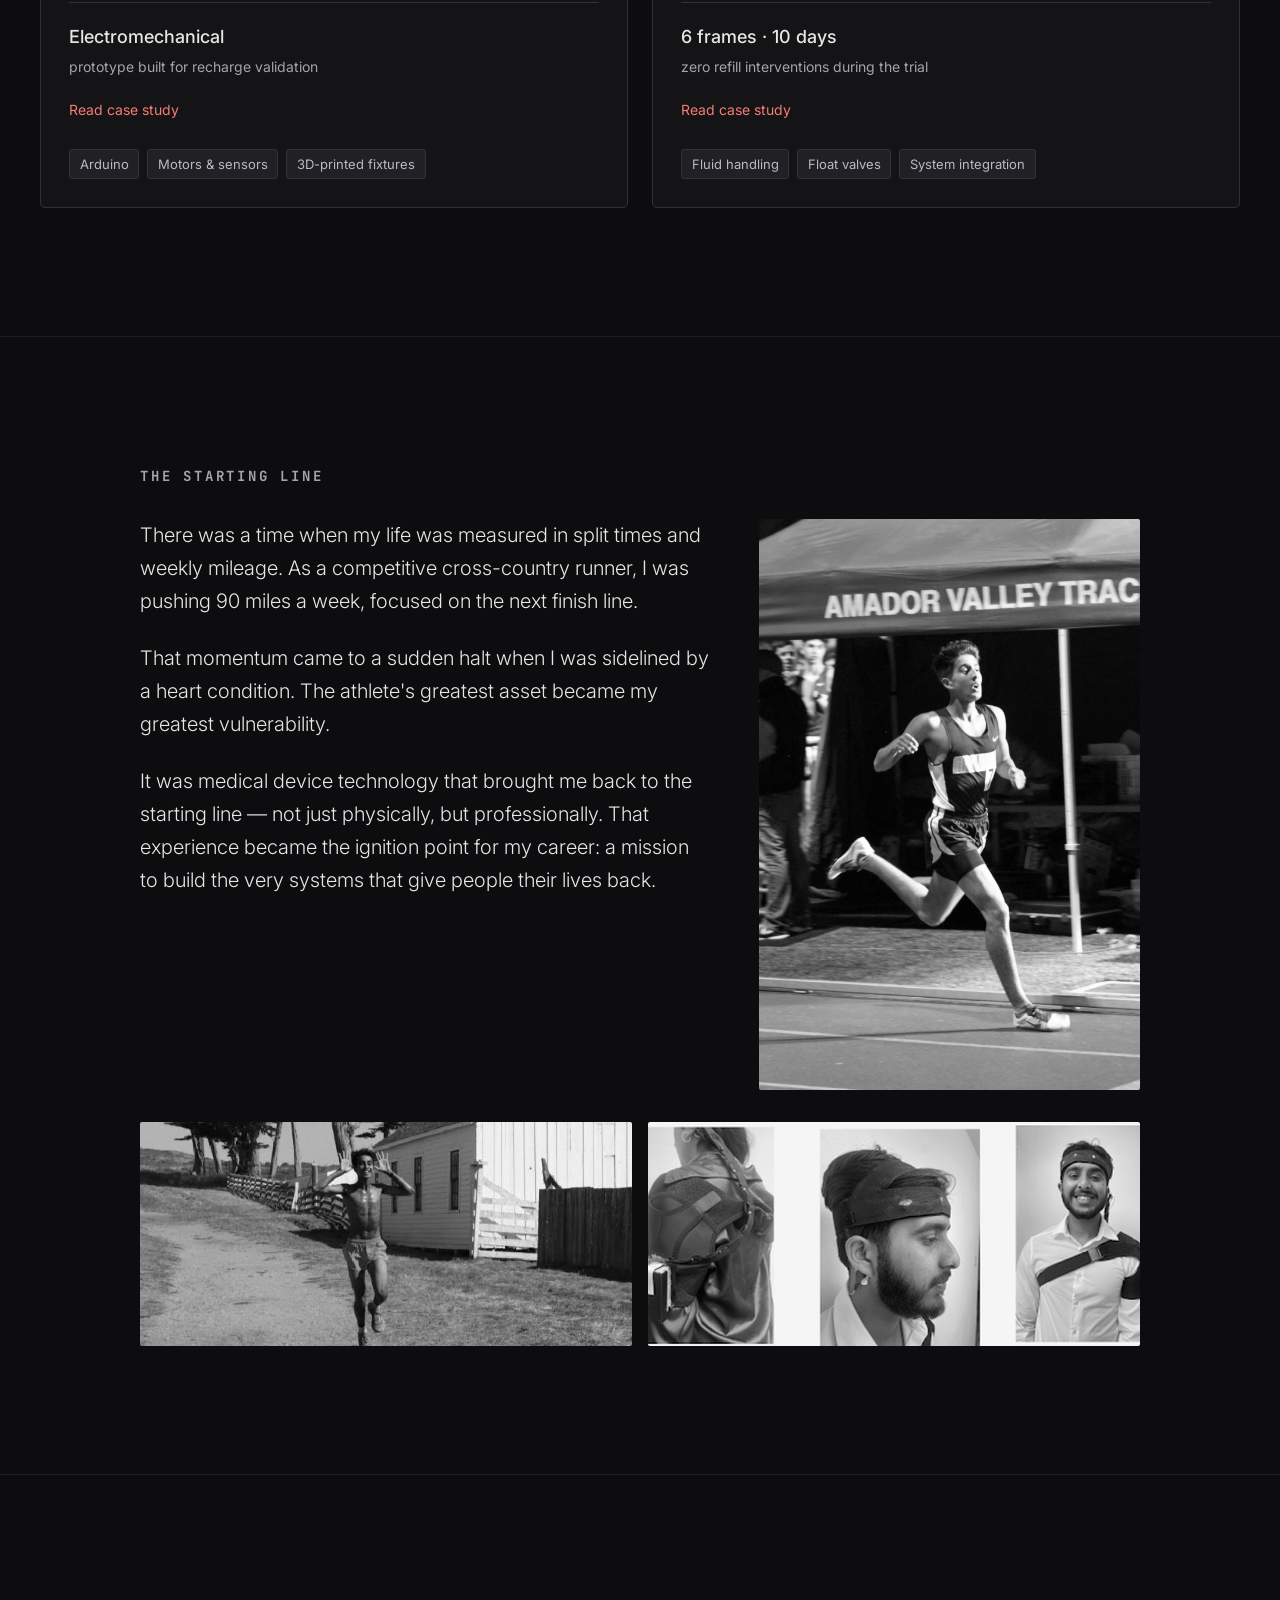
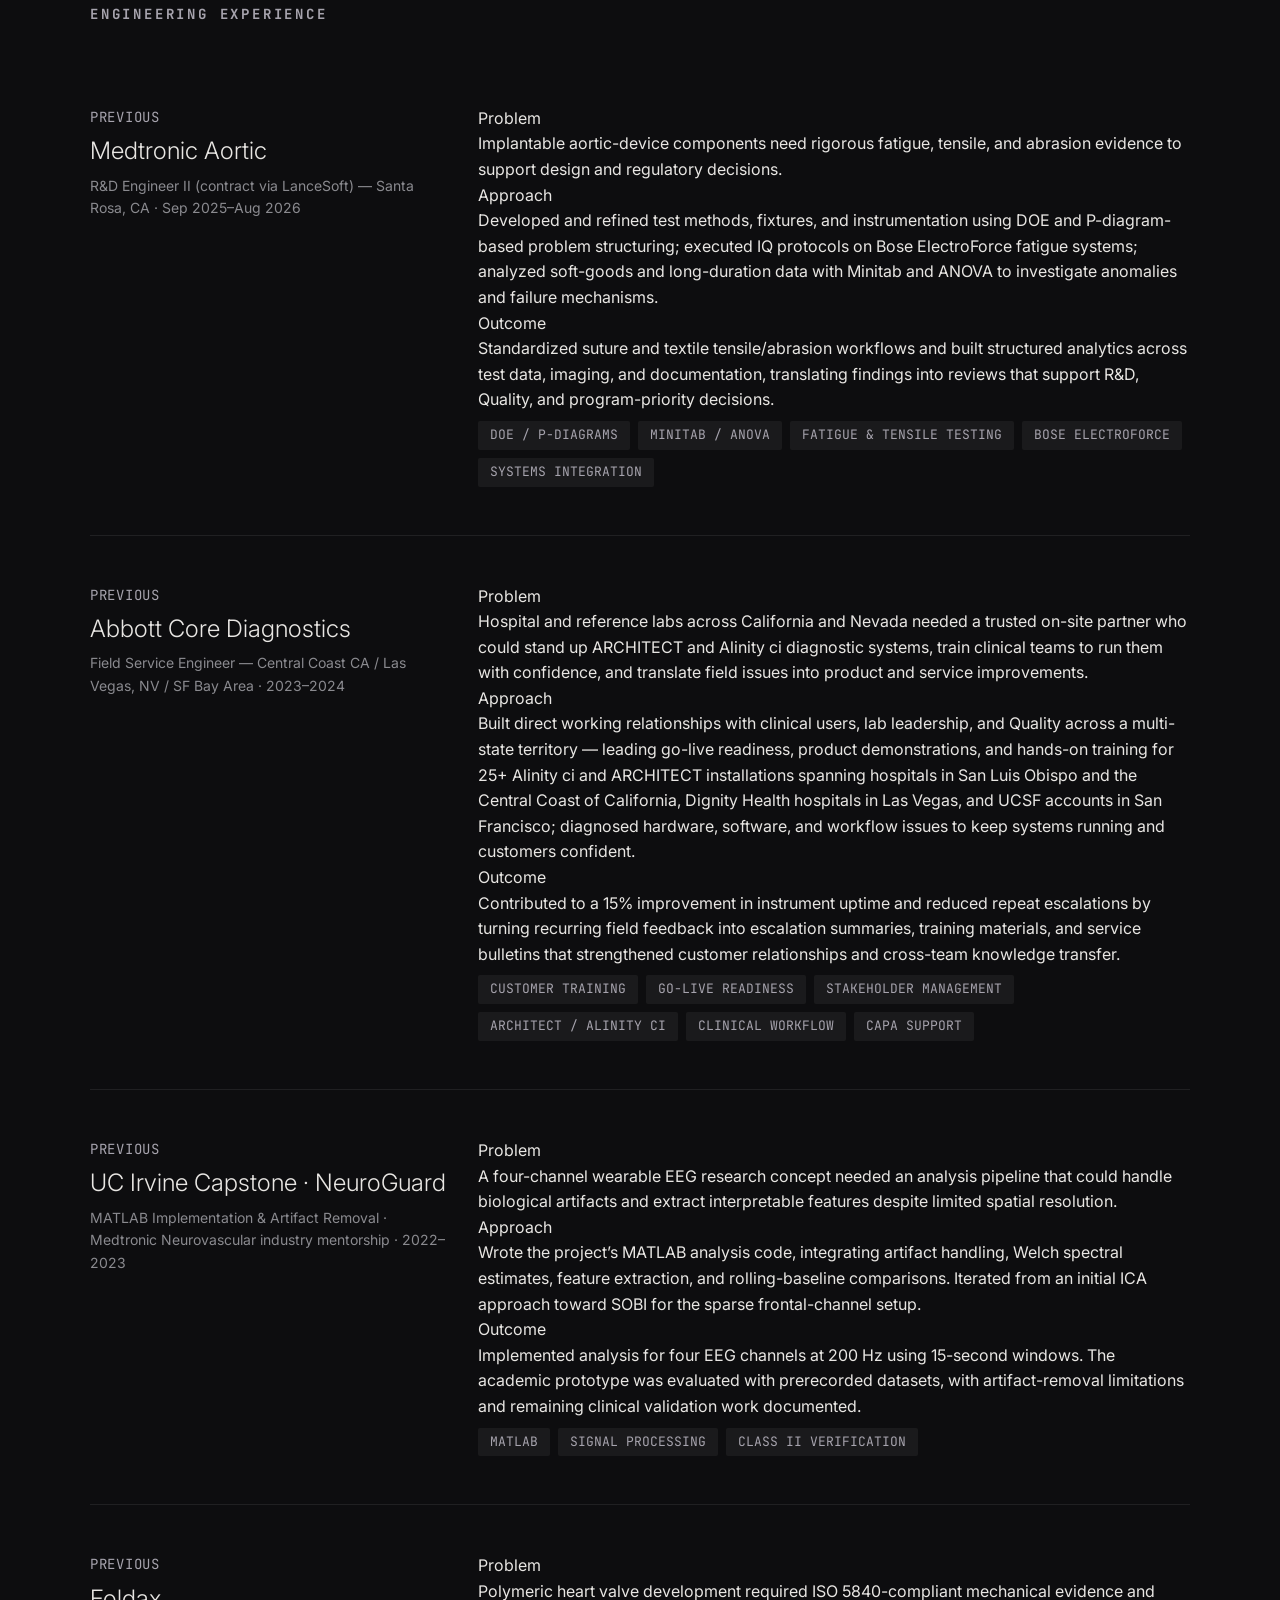
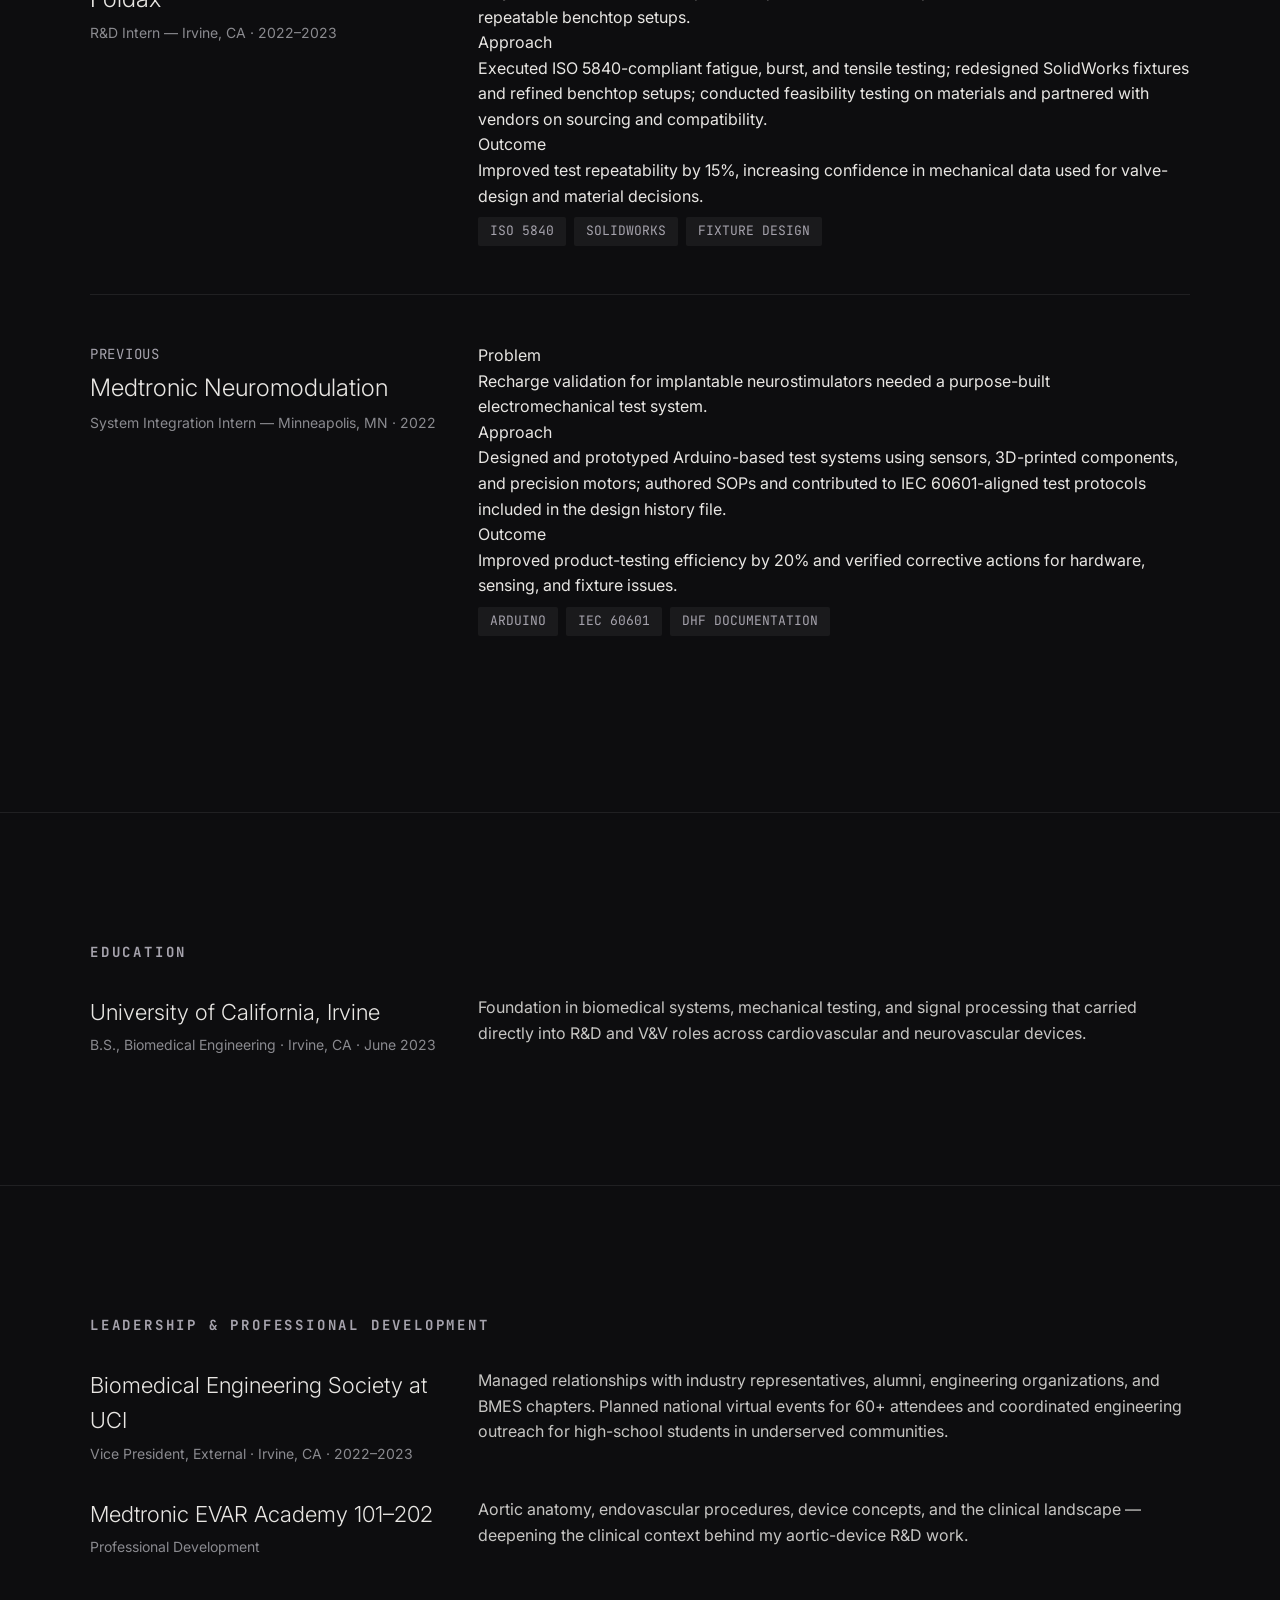
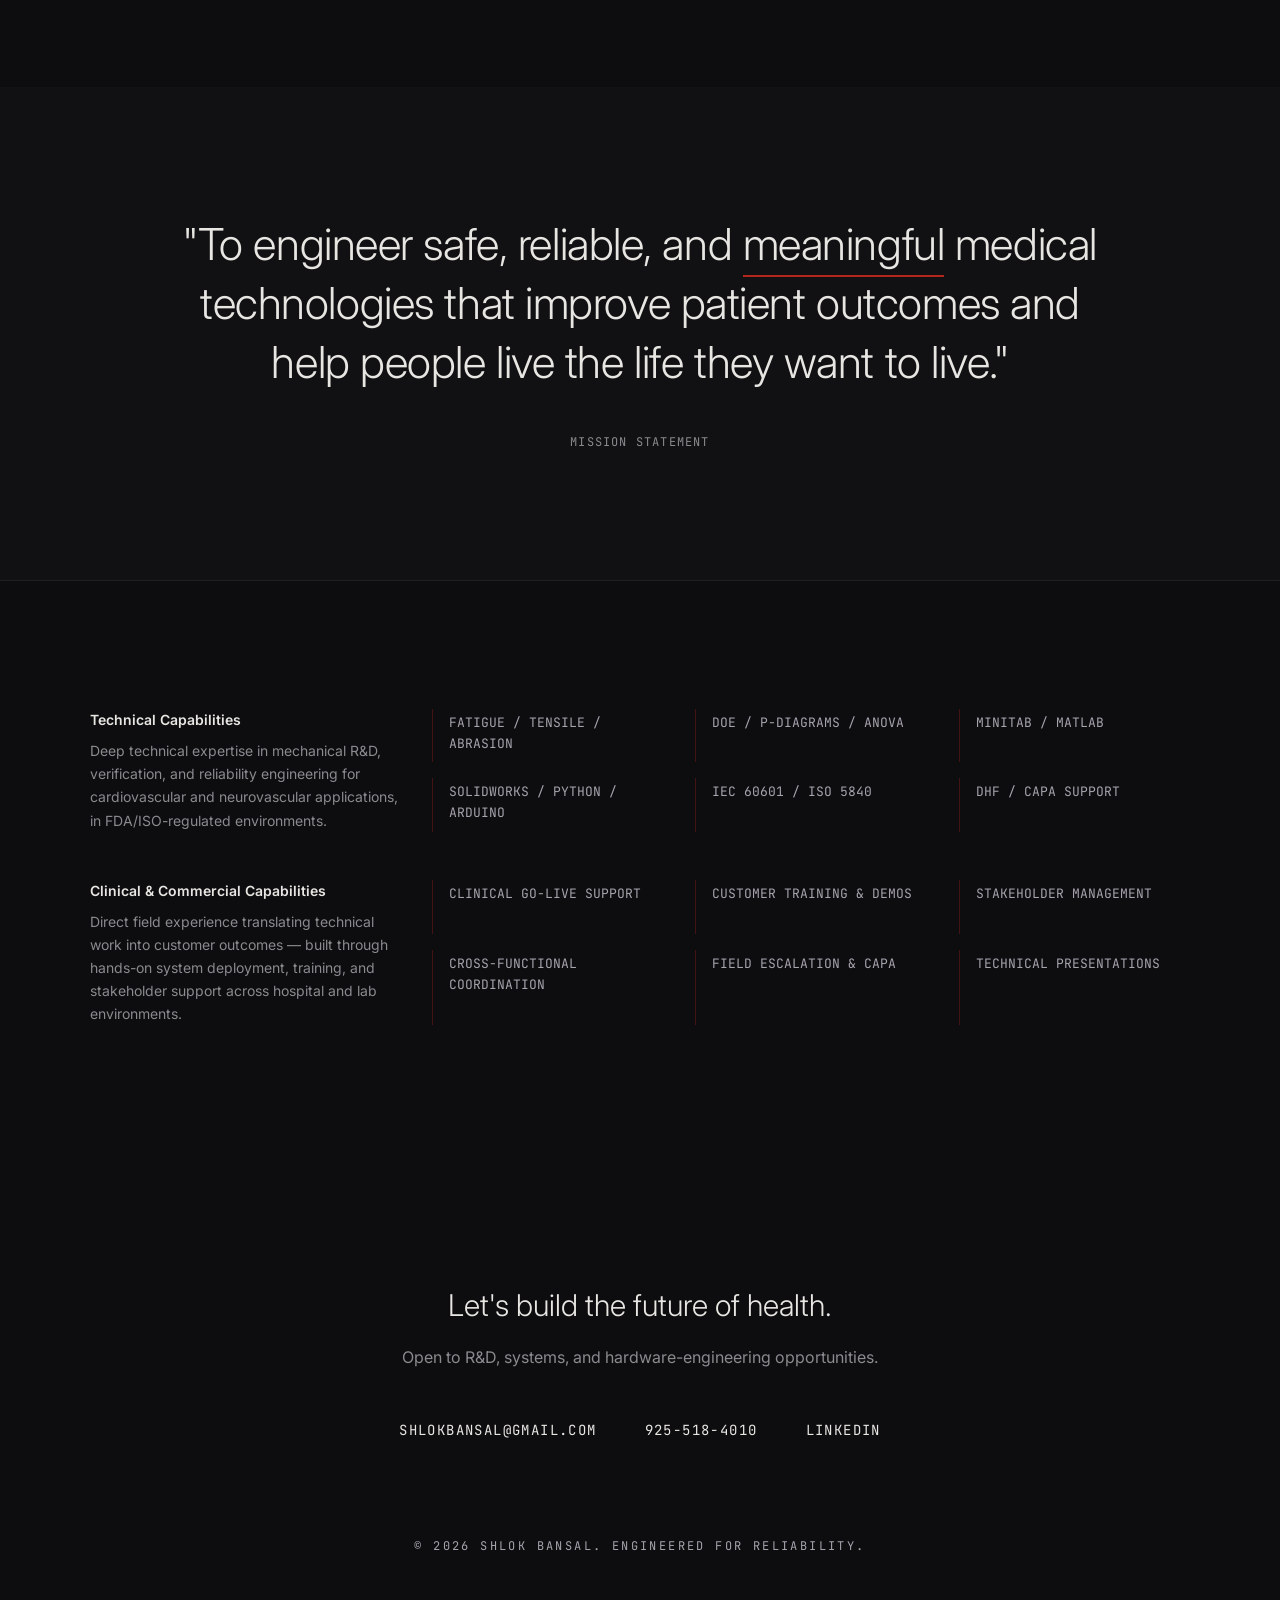
==== commit 0c788b10: "Detail NeuroGuard MATLAB implementation from capstone reports Credit Shlok's MATLAB implementation a" ====
--- a/index.html
+++ b/index.html
@@ -229,16 +229,16 @@
         <div class="exp-row">
             <div>
                 <div class="exp-tag previous">Previous</div>
-                <h3 class="exp-role">Medtronic Neurovascular</h3>
-                <p class="exp-meta">EEG Stroke Detection — Senior Capstone · Irvine, CA · 2022–2023</p>
-            </div>
-            <div>
-                <p class="label">Problem</p>
-                <p class="text">Early-stage portable neurodiagnostic concept needed a validated approach to distinguish true stroke signal from significant biological noise in EEG data.</p>
-                <p class="label">Approach</p>
-                <p class="text">Developed and validated a MATLAB-based EEG stroke-classification model using DAR, pdBSI, and PSD features; applied SOBI and ICA artifact filtering; drafted Class II verification protocols aligned to system-integration needs.</p>
-                <p class="label">Outcome</p>
-                <p class="text">Reduced false positives by 40% and presented verification recommendations to R&amp;D and clinical stakeholders.</p>
+                <h3 class="exp-role">UC Irvine Capstone · NeuroGuard</h3>
+                <p class="exp-meta">MATLAB Implementation &amp; Artifact Removal · Medtronic Neurovascular industry mentorship · 2022–2023</p>
+            </div>
+            <div>
+                <p class="label">Problem</p>
+                <p class="text">A four-channel wearable EEG research concept needed an analysis pipeline that could handle biological artifacts and extract interpretable features despite limited spatial resolution.</p>
+                <p class="label">Approach</p>
+                <p class="text">Wrote the project’s MATLAB analysis code, integrating artifact handling, Welch spectral estimates, feature extraction, and rolling-baseline comparisons. Iterated from an initial ICA approach toward SOBI for the sparse frontal-channel setup.</p>
+                <p class="label">Outcome</p>
+                <p class="text">Implemented analysis for four EEG channels at 200 Hz using 15-second windows. The academic prototype was evaluated with prerecorded datasets, with artifact-removal limitations and remaining clinical validation work documented.</p>
                 <div class="tag-row">
                     <span>MATLAB</span><span>Signal Processing</span><span>Class II Verification</span>
                 </div>
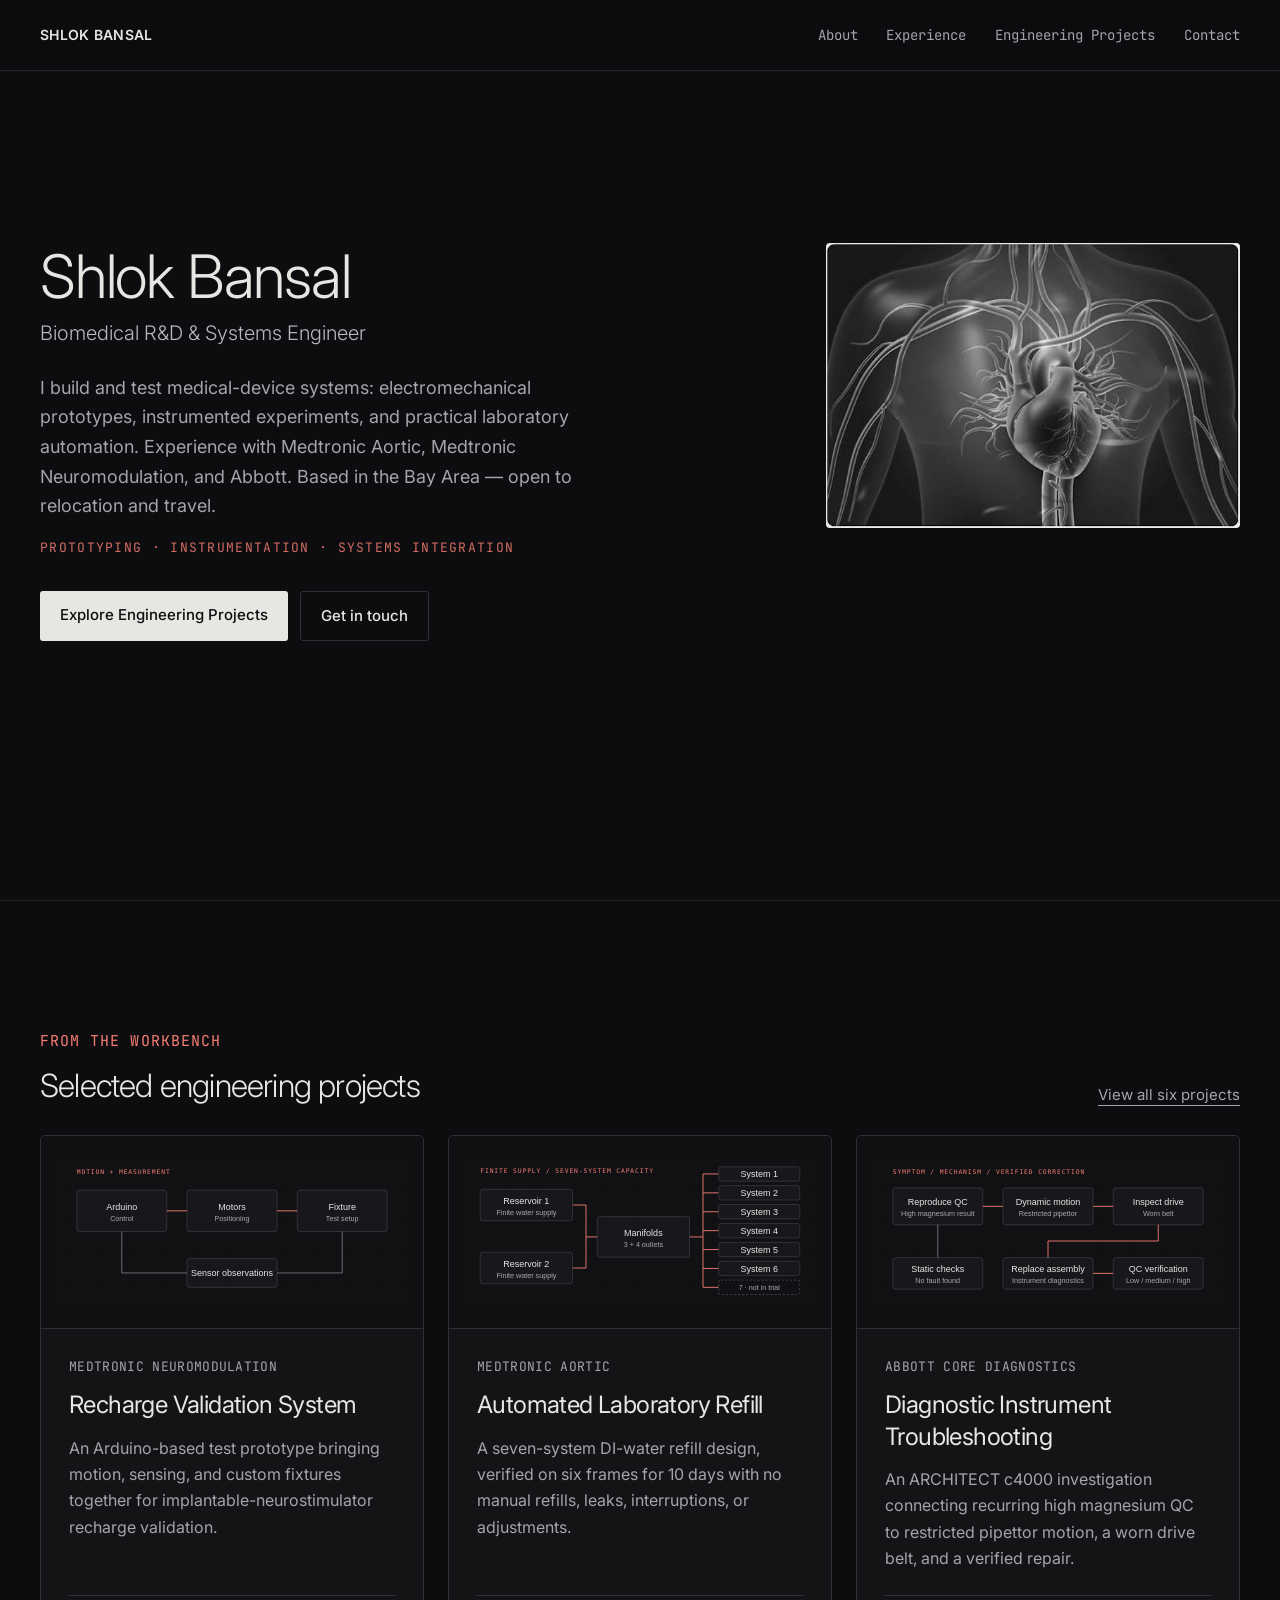
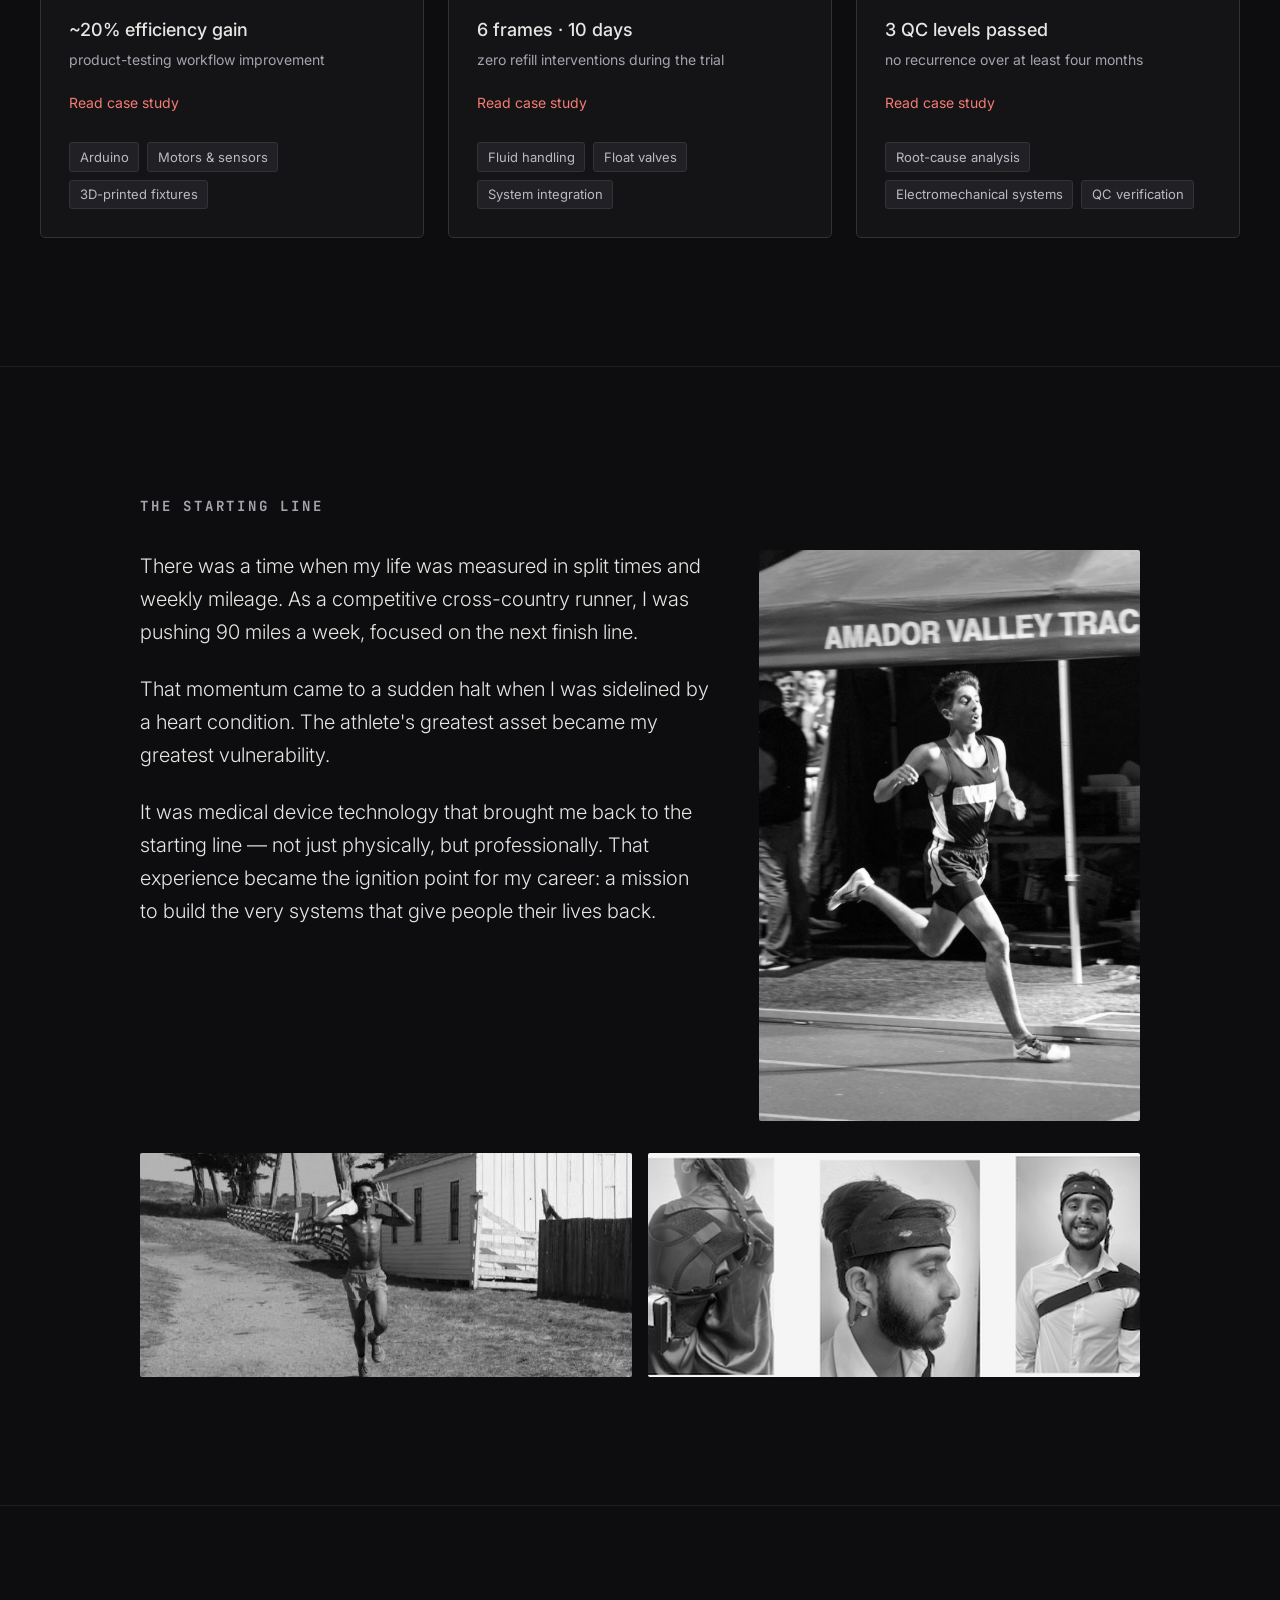
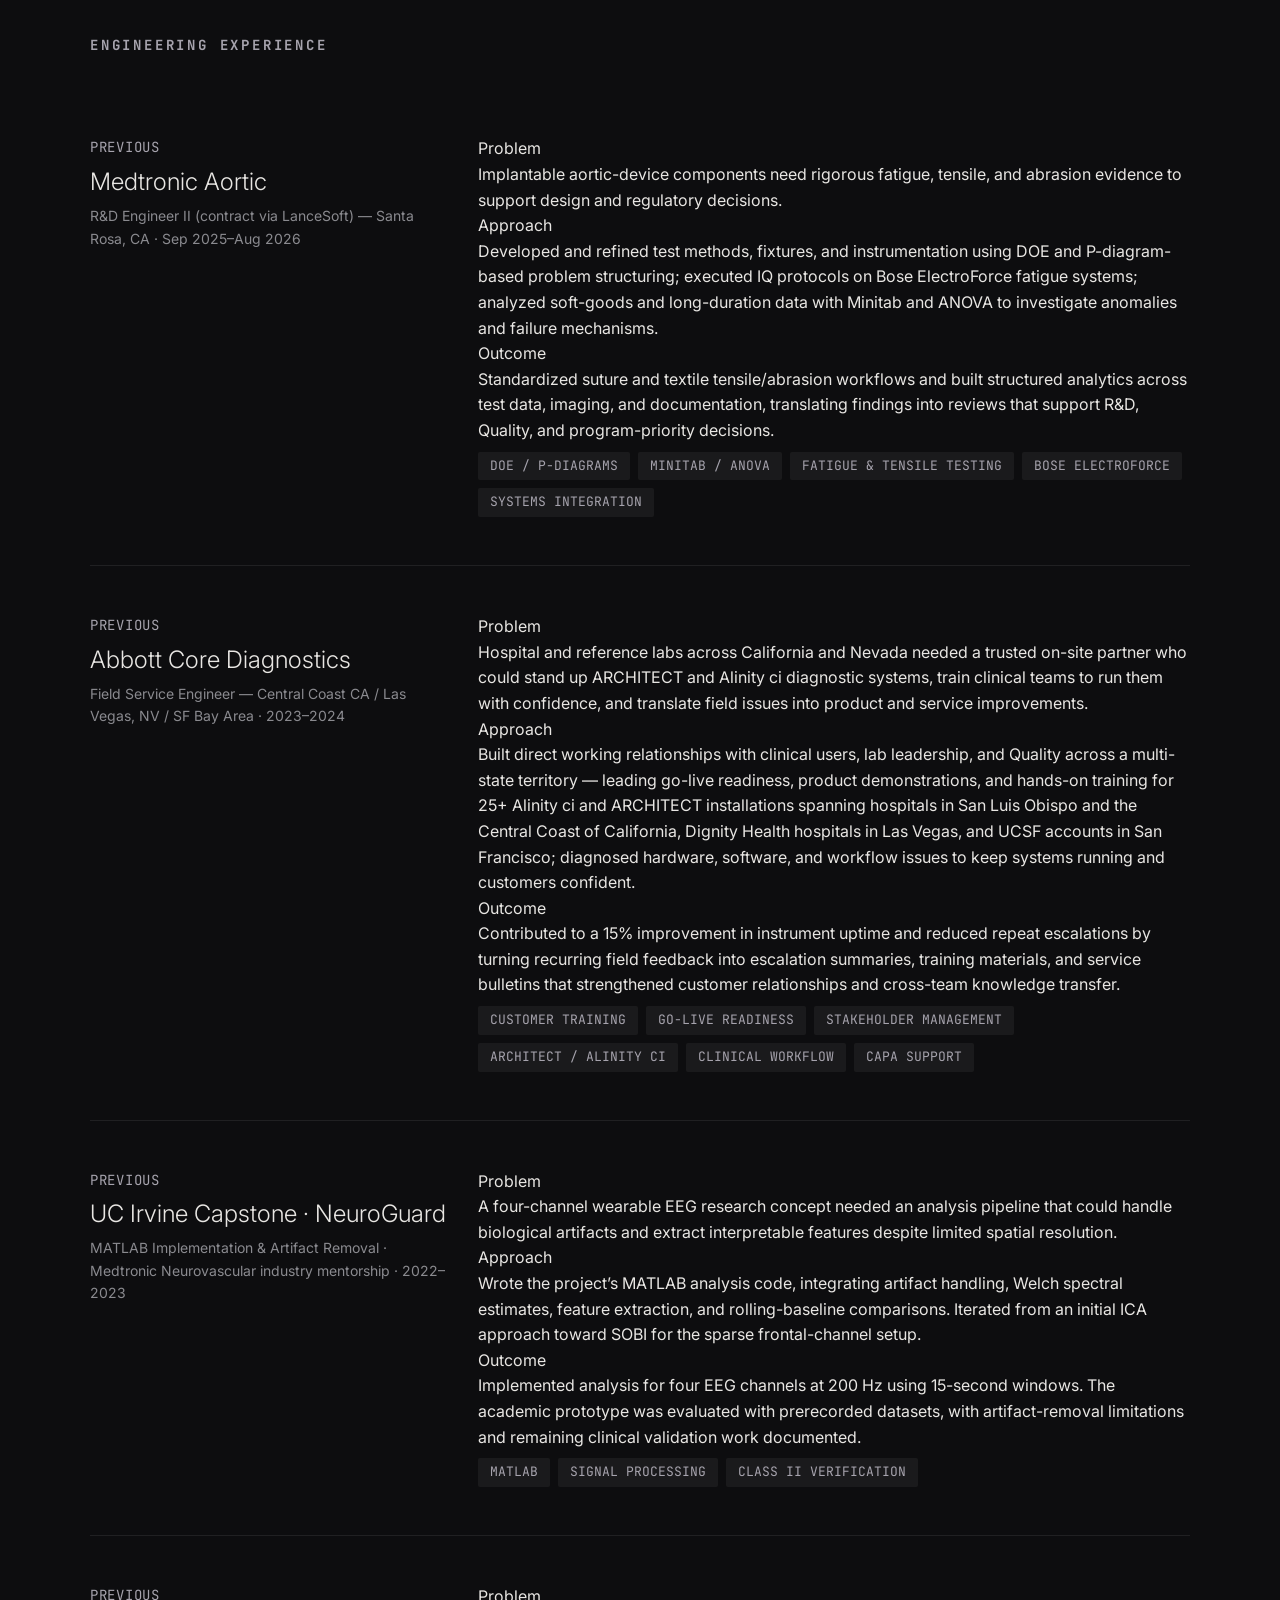
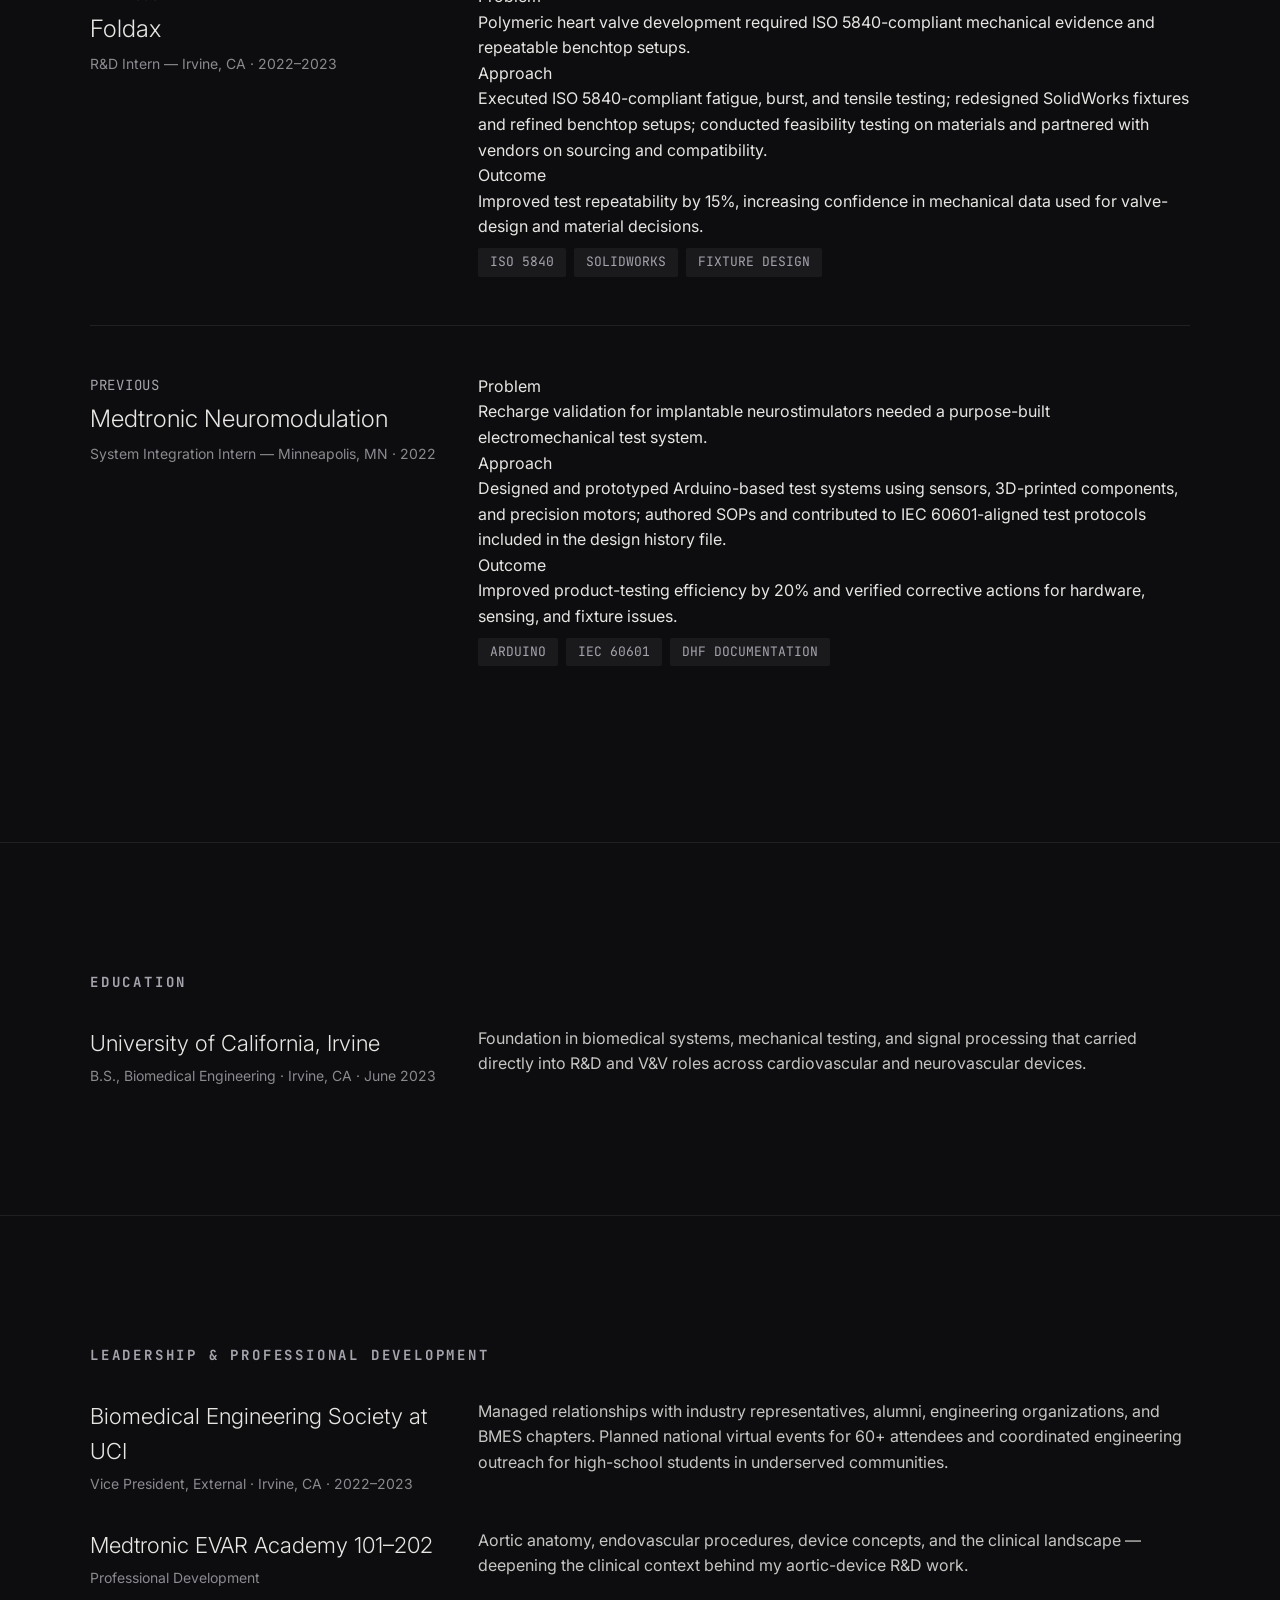
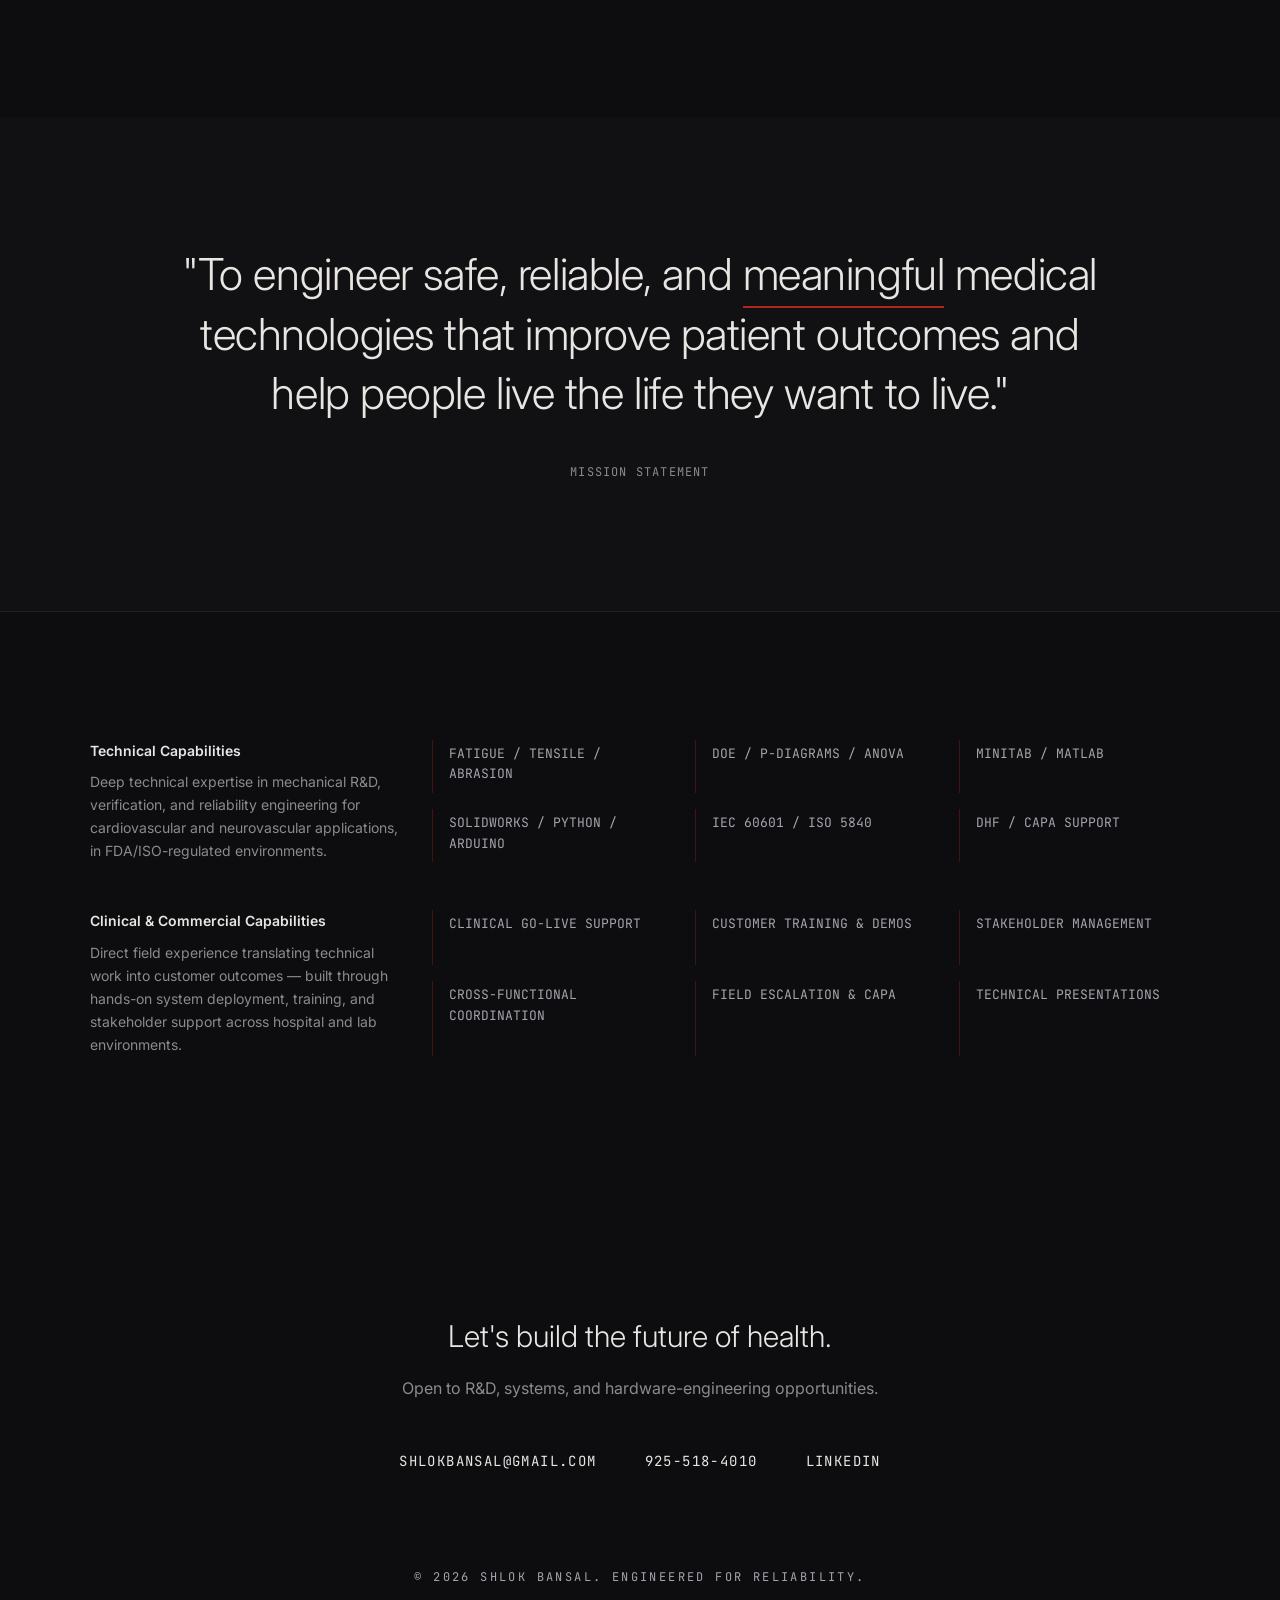
==== commit c3f539c8: "Add Abbott troubleshooting case and make project ownership visible Feature the anonymized ARCHITECT " ====
--- a/index.html
+++ b/index.html
@@ -160,7 +160,7 @@
     </div>
 </section>
 
-<section id="selected-projects" class="thin-divider"><div class="home-projects"><div class="section-heading"><div><p class="kicker accent">From the workbench</p><h2>Selected engineering projects</h2></div><a class="text-link" href="projects.html">View all five projects</a></div><div class="project-grid featured-grid"><article class="project-card featured"><a class="card-link" href="projects/recharge-validation.html"><div class="card-diagram" aria-hidden="true"><img src="assets/diagrams/recharge-validation.svg" alt="" width="760" height="320" loading="lazy"></div><div class="card-body"><p class="kicker">Medtronic Neuromodulation</p><h3>Recharge Validation System</h3><p class="card-summary">An Arduino-based test prototype bringing motion, sensing, and custom fixtures together for implantable-neurostimulator recharge validation.</p><p class="card-result">Electromechanical<span>prototype built for recharge validation</span></p><span class="read-case">Read case study</span></div></a><ul class="project-tags" aria-label="Technologies and skills"><li>Arduino</li><li>Motors &amp; sensors</li><li>3D-printed fixtures</li></ul></article><article class="project-card featured"><a class="card-link" href="projects/automated-refill.html"><div class="card-diagram" aria-hidden="true"><img src="assets/diagrams/automated-refill.svg" alt="" width="760" height="320" loading="lazy"></div><div class="card-body"><p class="kicker">Medtronic Aortic</p><h3>Automated Laboratory Refill</h3><p class="card-summary">A seven-system DI-water refill design, verified on six frames for 10 days with no manual refills, leaks, interruptions, or adjustments.</p><p class="card-result">6 frames · 10 days<span>zero refill interventions during the trial</span></p><span class="read-case">Read case study</span></div></a><ul class="project-tags" aria-label="Technologies and skills"><li>Fluid handling</li><li>Float valves</li><li>System integration</li></ul></article></div></div></section>
+<section id="selected-projects" class="thin-divider"><div class="home-projects"><div class="section-heading"><div><p class="kicker accent">From the workbench</p><h2>Selected engineering projects</h2></div><a class="text-link" href="projects.html">View all six projects</a></div><div class="project-grid featured-grid has-three"><article class="project-card featured"><a class="card-link" href="projects/recharge-validation.html"><div class="card-diagram" aria-hidden="true"><img src="assets/diagrams/recharge-validation.svg" alt="" width="760" height="320" loading="lazy"></div><div class="card-body"><p class="kicker">Medtronic Neuromodulation</p><h3>Recharge Validation System</h3><p class="card-summary">An Arduino-based test prototype bringing motion, sensing, and custom fixtures together for implantable-neurostimulator recharge validation.</p><p class="card-result">~20% efficiency gain<span>product-testing workflow improvement</span></p><span class="read-case">Read case study</span></div></a><ul class="project-tags" aria-label="Technologies and skills"><li>Arduino</li><li>Motors &amp; sensors</li><li>3D-printed fixtures</li></ul></article><article class="project-card featured"><a class="card-link" href="projects/automated-refill.html"><div class="card-diagram" aria-hidden="true"><img src="assets/diagrams/automated-refill.svg" alt="" width="760" height="320" loading="lazy"></div><div class="card-body"><p class="kicker">Medtronic Aortic</p><h3>Automated Laboratory Refill</h3><p class="card-summary">A seven-system DI-water refill design, verified on six frames for 10 days with no manual refills, leaks, interruptions, or adjustments.</p><p class="card-result">6 frames · 10 days<span>zero refill interventions during the trial</span></p><span class="read-case">Read case study</span></div></a><ul class="project-tags" aria-label="Technologies and skills"><li>Fluid handling</li><li>Float valves</li><li>System integration</li></ul></article><article class="project-card featured"><a class="card-link" href="projects/abbott-instrument-rca.html"><div class="card-diagram" aria-hidden="true"><img src="assets/diagrams/abbott-instrument-rca.svg" alt="" width="760" height="320" loading="lazy"></div><div class="card-body"><p class="kicker">Abbott Core Diagnostics</p><h3>Diagnostic Instrument Troubleshooting</h3><p class="card-summary">An ARCHITECT c4000 investigation connecting recurring high magnesium QC to restricted pipettor motion, a worn drive belt, and a verified repair.</p><p class="card-result">3 QC levels passed<span>no recurrence over at least four months</span></p><span class="read-case">Read case study</span></div></a><ul class="project-tags" aria-label="Technologies and skills"><li>Root-cause analysis</li><li>Electromechanical systems</li><li>QC verification</li></ul></article></div></div></section>
 
 <section id="story" class="thin-divider">
     <div class="story-inner">
--- a/engineering.css
+++ b/engineering.css
@@ -181,3 +181,21 @@
 .engineering-comparison tbody th { width: 32%; font-weight: 500; }
 .engineering-comparison td { color: #c5c2ca; }
 @media (max-width: 720px) { .engineering-comparison { font-size: .875rem; } .engineering-comparison tbody th { width: 36%; } }
+
+/* Visible ownership and original academic artifacts. */
+.ownership-brief { padding: 1.5rem; margin-bottom: 2rem; border: 1px solid #59403e; border-radius: 4px; background: #171416; }
+.ownership-brief > .kicker { margin-bottom: 1rem; }
+.ownership-brief ul { list-style: none; padding: 0; margin: 0; display: grid; grid-template-columns: repeat(3,minmax(0,1fr)); gap: 1.5rem; }
+.ownership-brief strong, .ownership-brief span { display: block; }
+.ownership-brief strong { font-size: 1rem; font-weight: 500; margin-bottom: .4rem; }
+.ownership-brief span { color: #c5c2ca; font-size: .9375rem; line-height: 1.7; }
+.work-sample { margin: 1.5rem 0; }
+.work-sample img { display: block; width: 100%; height: auto; border: 1px solid var(--rule); border-radius: 4px; }
+.work-sample figcaption { margin-top: .75rem; color: var(--muted); font-size: .875rem; line-height: 1.7; }
+.artifact-detail { margin: 1.25rem 0; border: 1px solid var(--rule); border-radius: 4px; padding: 1rem 1.25rem; }
+.artifact-detail summary { cursor: pointer; font-size: 1rem; color: var(--ink); }
+.artifact-detail summary:focus-visible { outline: 2px solid var(--accent); outline-offset: 4px; }
+.artifact-detail[open] summary { margin-bottom: 1.25rem; }
+.case-sections code { font-family: 'JetBrains Mono', monospace; font-size: .9em; }
+@media (min-width: 1100px) { .featured-grid.has-three { grid-template-columns: repeat(3,minmax(0,1fr)); } .has-three .featured h3 { font-size: 1.5rem; } }
+@media (max-width: 720px) { .ownership-brief ul { grid-template-columns: minmax(0,1fr); gap: 1.25rem; } .ownership-brief { padding: 1.25rem; } .artifact-detail { padding: 1rem; } }
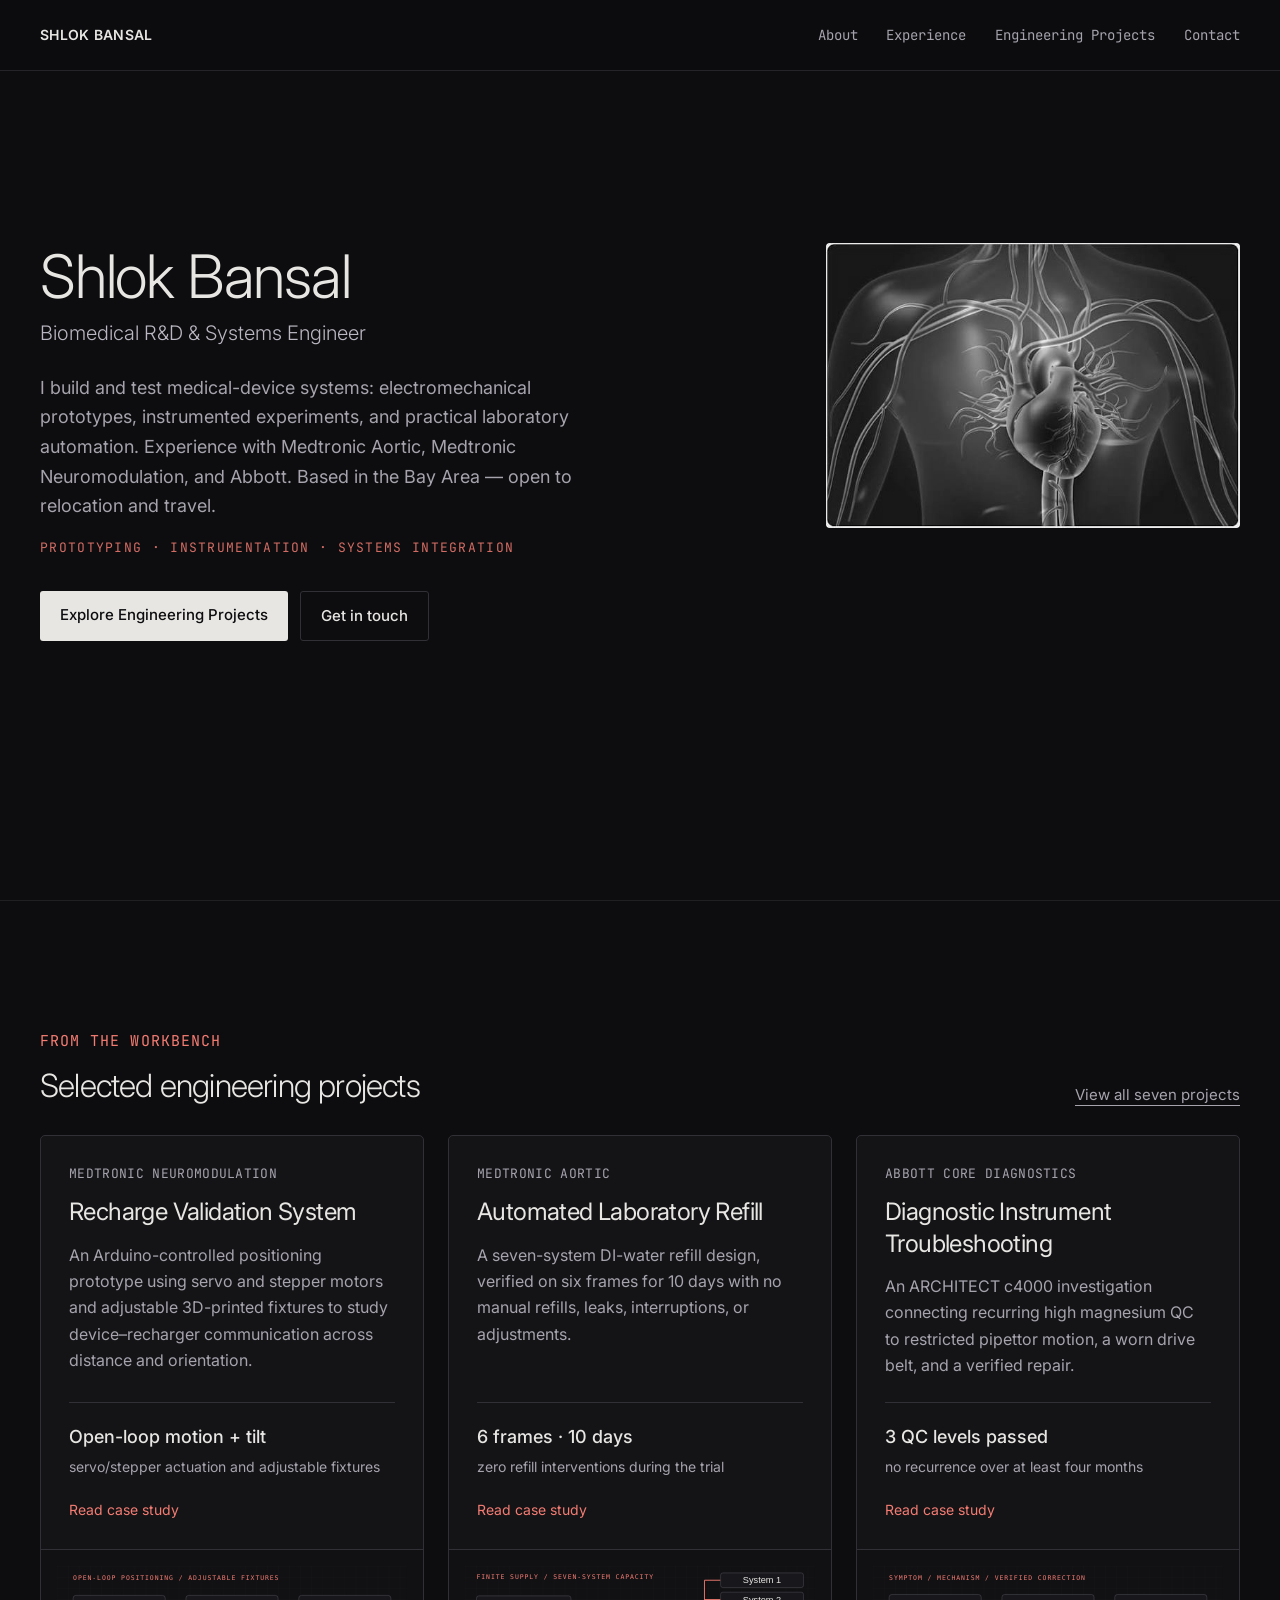
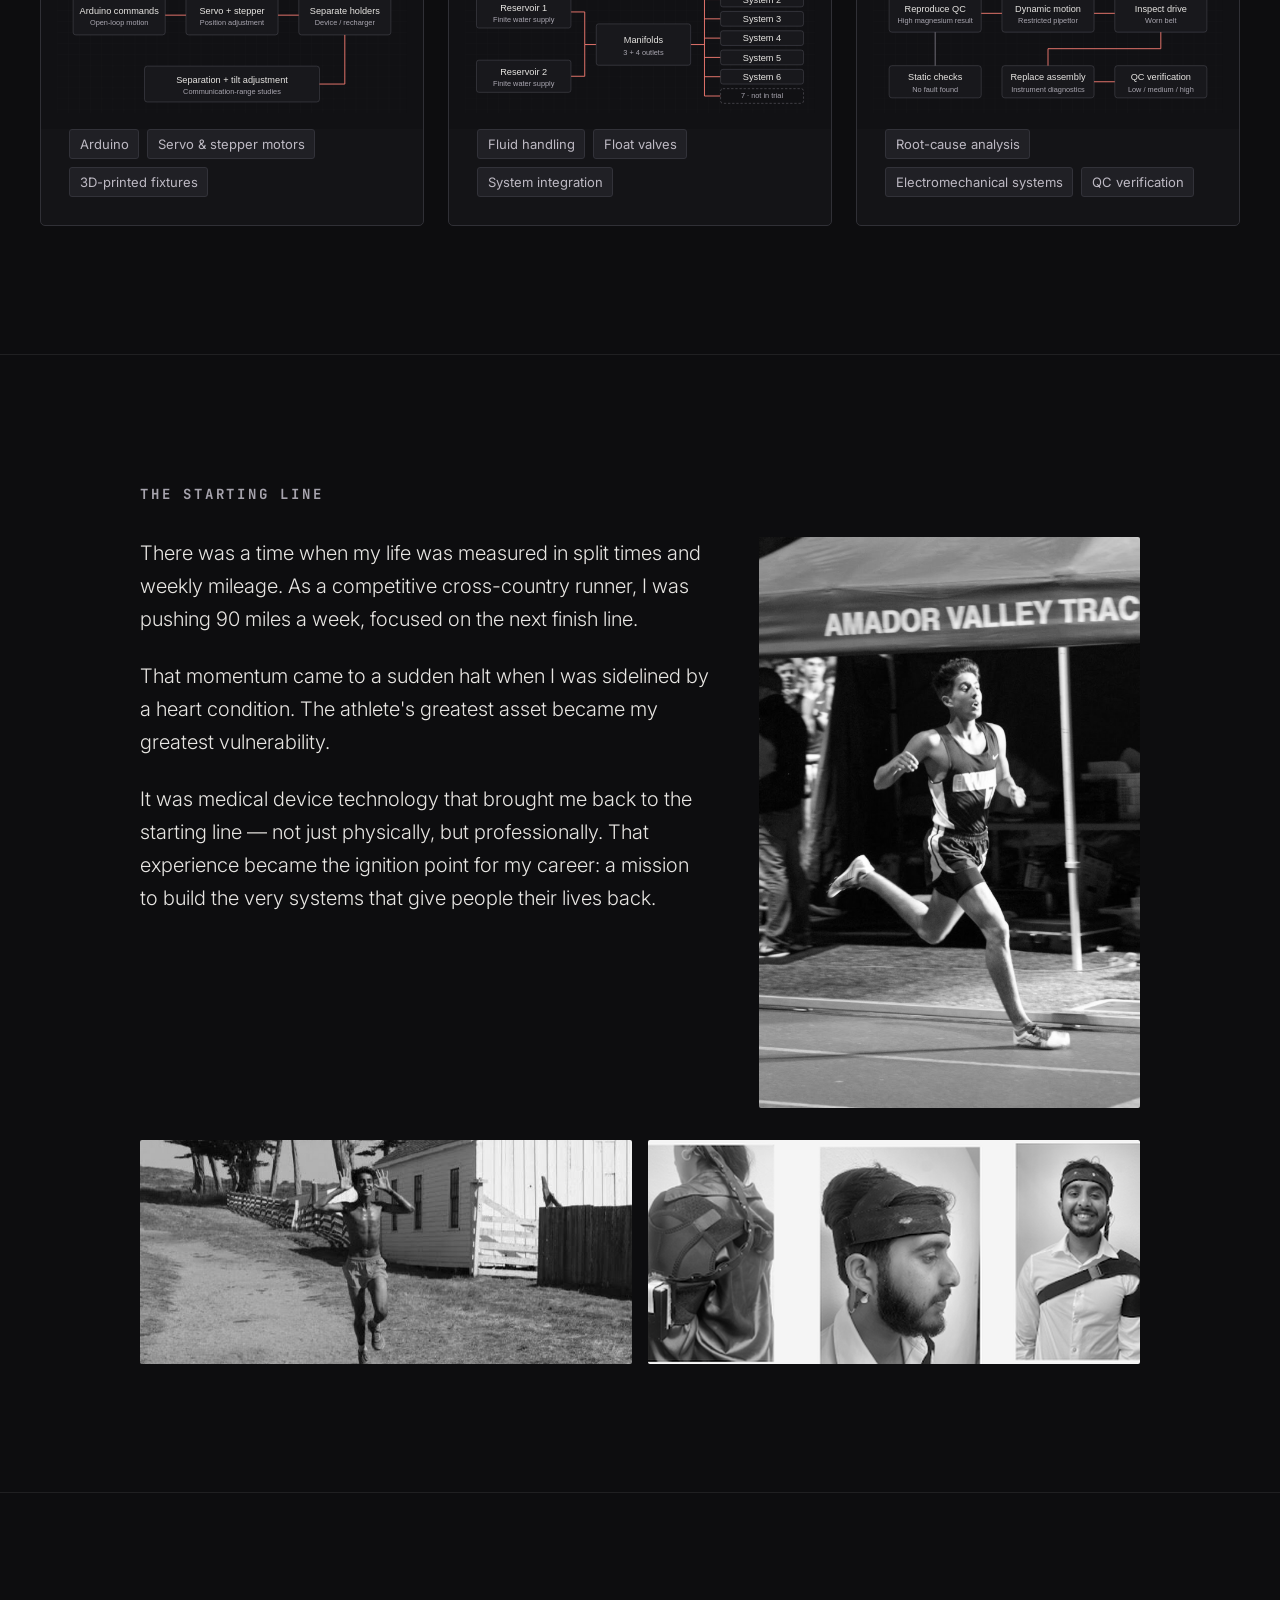
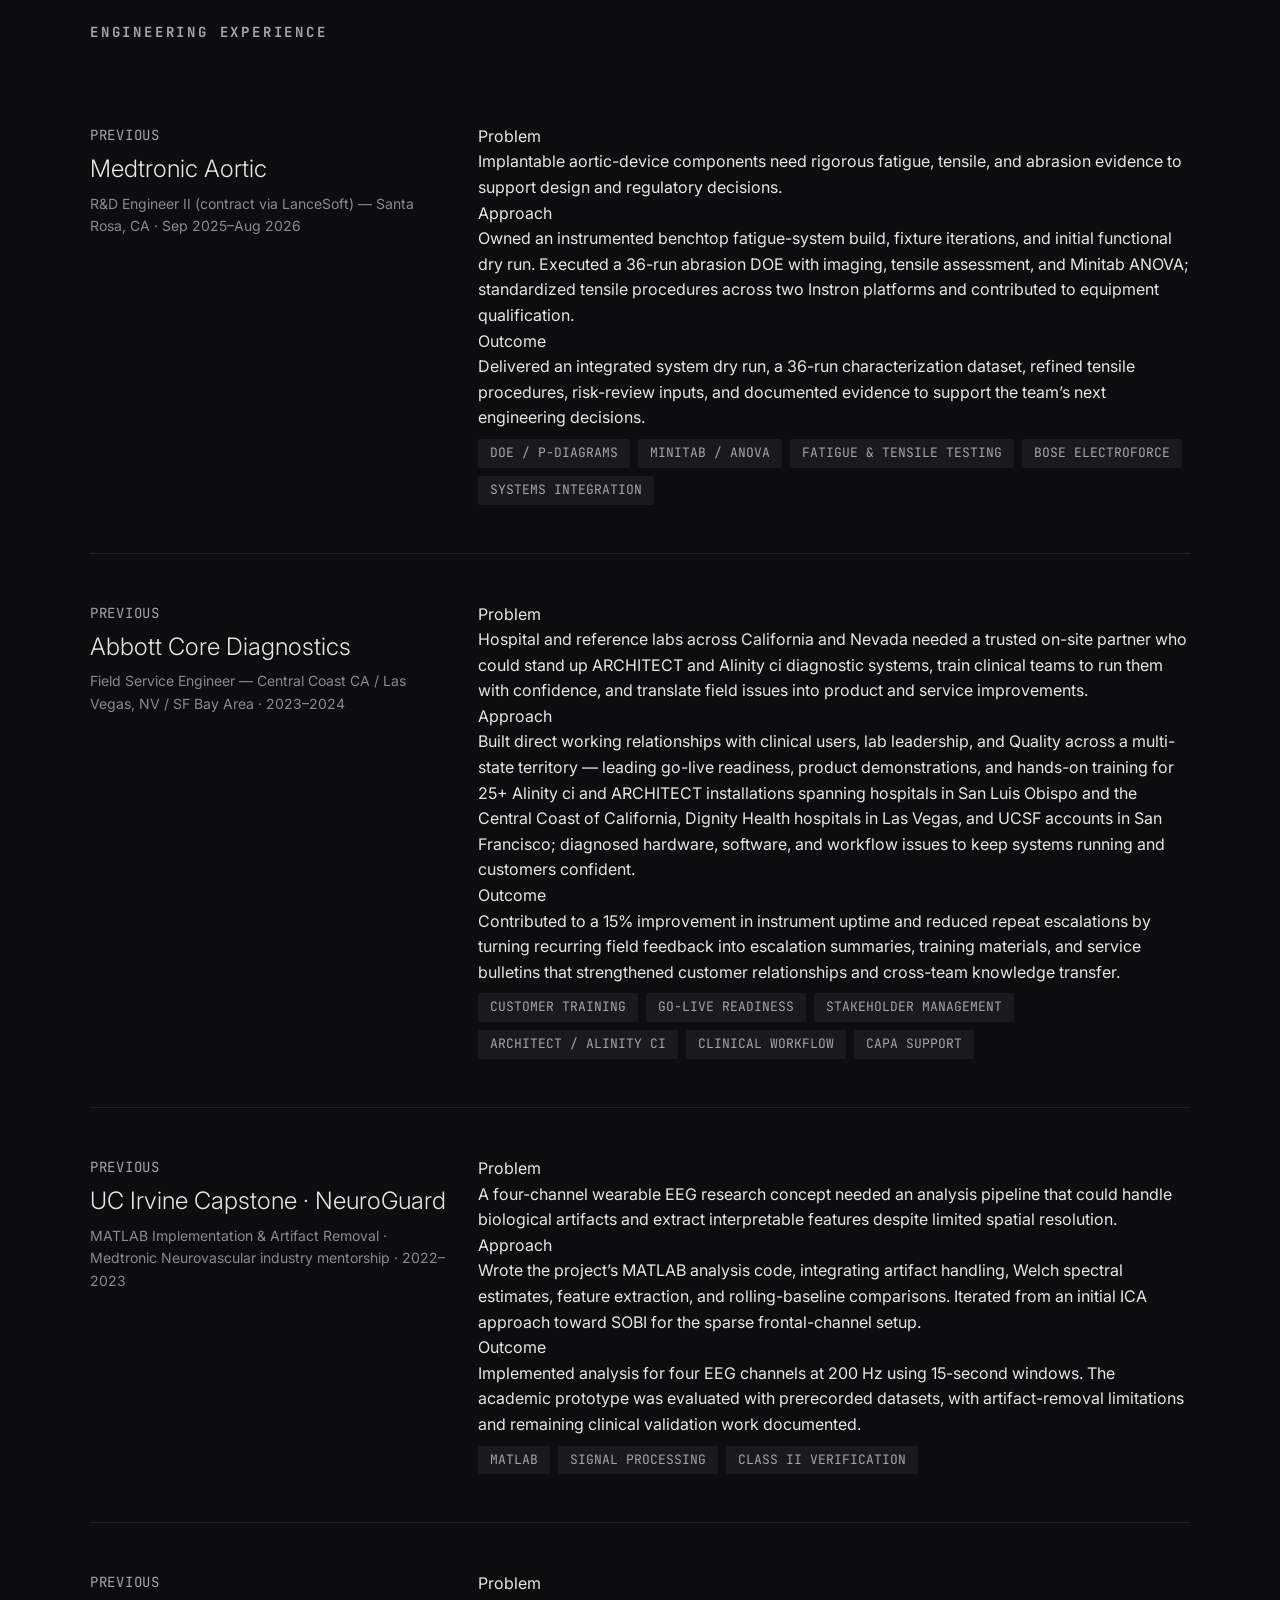
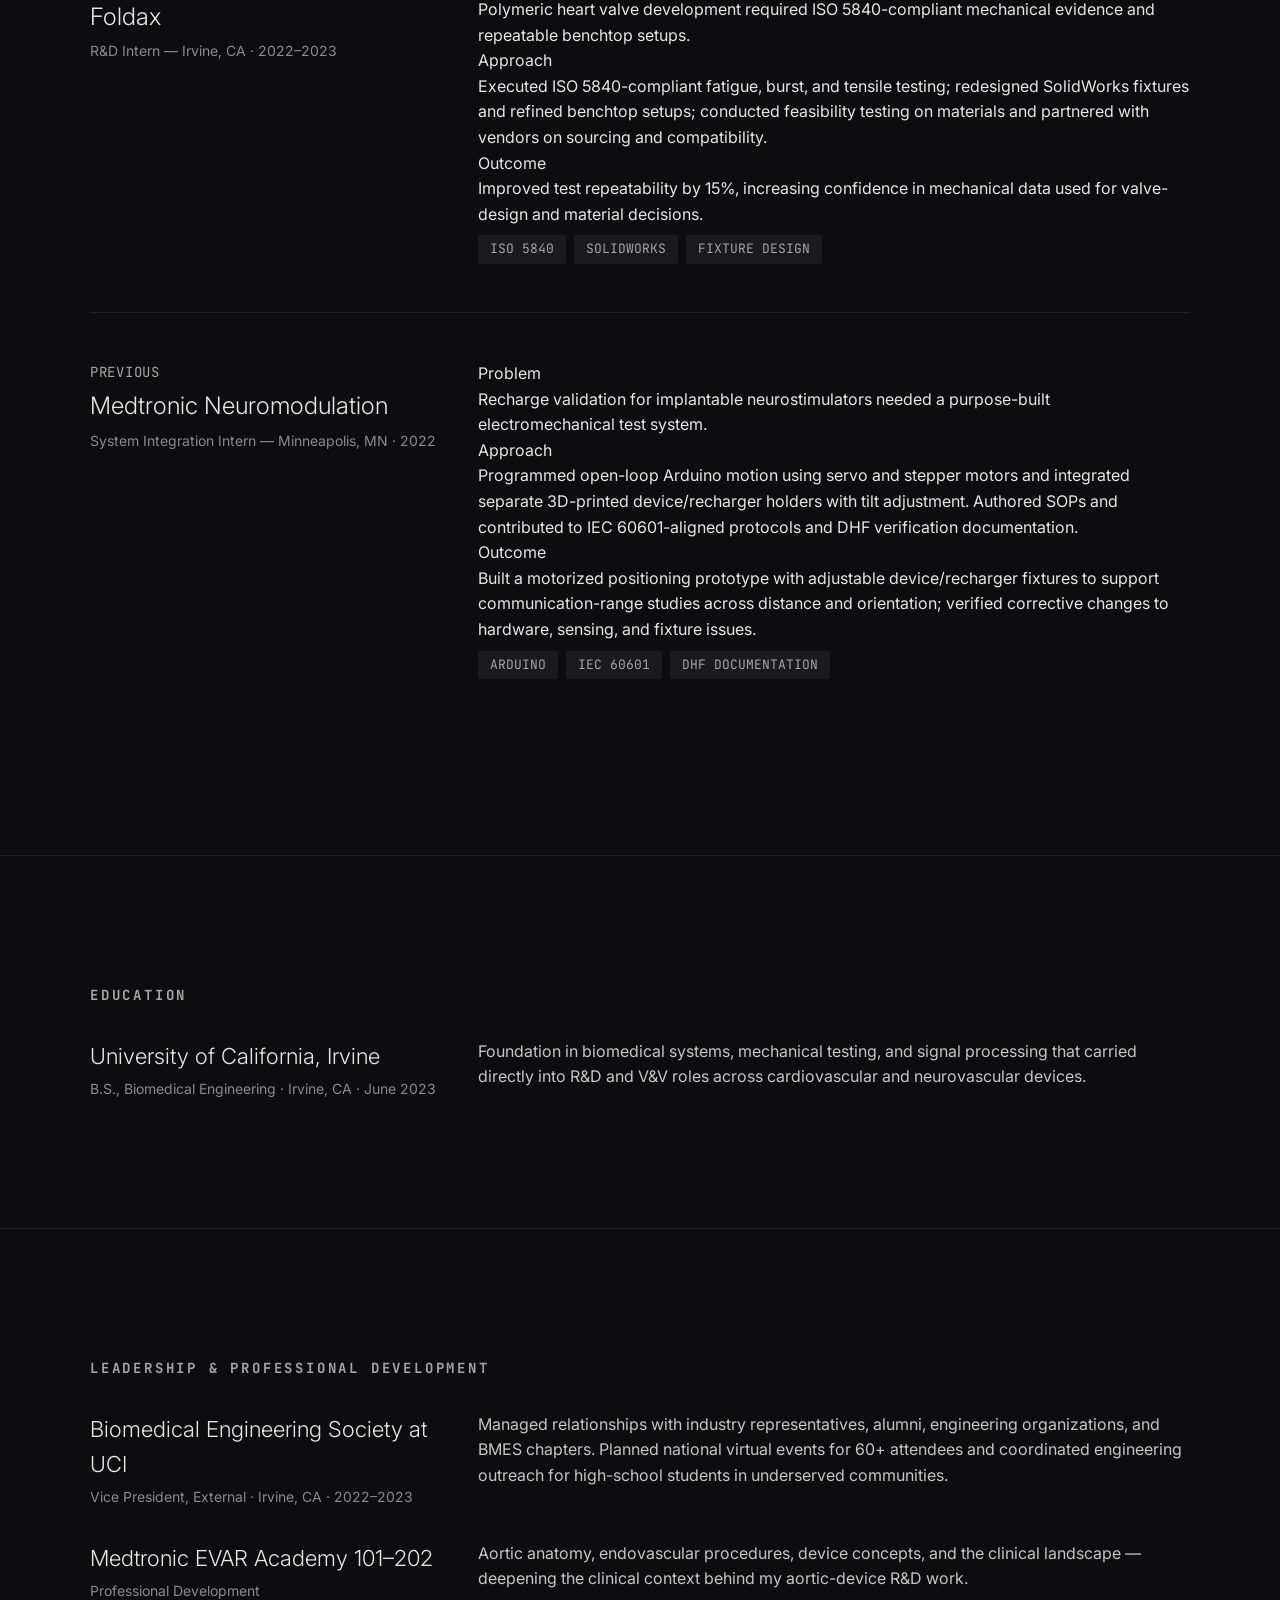
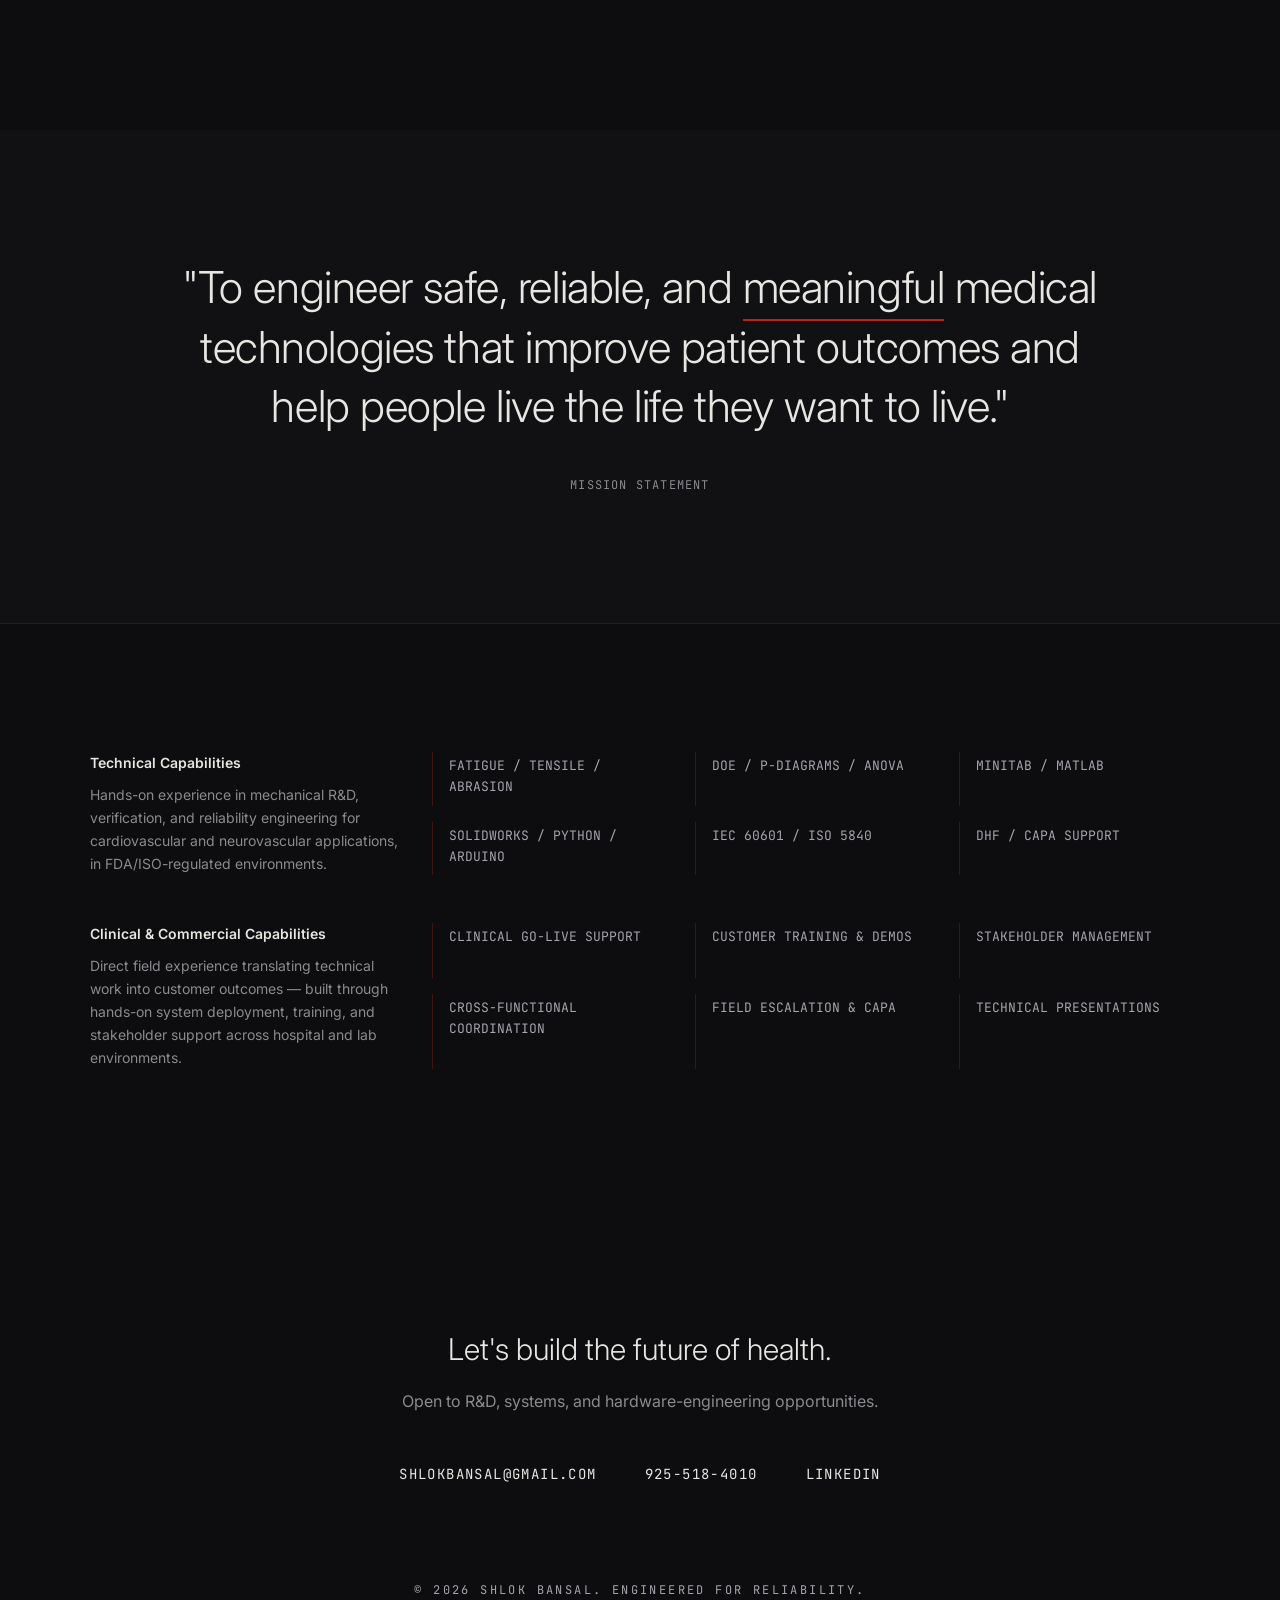
==== commit bdc7aa6a: "Show concrete motor-control, bench-build and DOE experience Describe open-loop Arduino positioning w" ====
--- a/index.html
+++ b/index.html
@@ -160,7 +160,7 @@
     </div>
 </section>
 
-<section id="selected-projects" class="thin-divider"><div class="home-projects"><div class="section-heading"><div><p class="kicker accent">From the workbench</p><h2>Selected engineering projects</h2></div><a class="text-link" href="projects.html">View all six projects</a></div><div class="project-grid featured-grid has-three"><article class="project-card featured"><a class="card-link" href="projects/recharge-validation.html"><div class="card-diagram" aria-hidden="true"><img src="assets/diagrams/recharge-validation.svg" alt="" width="760" height="320" loading="lazy"></div><div class="card-body"><p class="kicker">Medtronic Neuromodulation</p><h3>Recharge Validation System</h3><p class="card-summary">An Arduino-based test prototype bringing motion, sensing, and custom fixtures together for implantable-neurostimulator recharge validation.</p><p class="card-result">~20% efficiency gain<span>product-testing workflow improvement</span></p><span class="read-case">Read case study</span></div></a><ul class="project-tags" aria-label="Technologies and skills"><li>Arduino</li><li>Motors &amp; sensors</li><li>3D-printed fixtures</li></ul></article><article class="project-card featured"><a class="card-link" href="projects/automated-refill.html"><div class="card-diagram" aria-hidden="true"><img src="assets/diagrams/automated-refill.svg" alt="" width="760" height="320" loading="lazy"></div><div class="card-body"><p class="kicker">Medtronic Aortic</p><h3>Automated Laboratory Refill</h3><p class="card-summary">A seven-system DI-water refill design, verified on six frames for 10 days with no manual refills, leaks, interruptions, or adjustments.</p><p class="card-result">6 frames · 10 days<span>zero refill interventions during the trial</span></p><span class="read-case">Read case study</span></div></a><ul class="project-tags" aria-label="Technologies and skills"><li>Fluid handling</li><li>Float valves</li><li>System integration</li></ul></article><article class="project-card featured"><a class="card-link" href="projects/abbott-instrument-rca.html"><div class="card-diagram" aria-hidden="true"><img src="assets/diagrams/abbott-instrument-rca.svg" alt="" width="760" height="320" loading="lazy"></div><div class="card-body"><p class="kicker">Abbott Core Diagnostics</p><h3>Diagnostic Instrument Troubleshooting</h3><p class="card-summary">An ARCHITECT c4000 investigation connecting recurring high magnesium QC to restricted pipettor motion, a worn drive belt, and a verified repair.</p><p class="card-result">3 QC levels passed<span>no recurrence over at least four months</span></p><span class="read-case">Read case study</span></div></a><ul class="project-tags" aria-label="Technologies and skills"><li>Root-cause analysis</li><li>Electromechanical systems</li><li>QC verification</li></ul></article></div></div></section>
+<section id="selected-projects" class="thin-divider"><div class="home-projects"><div class="section-heading"><div><p class="kicker accent">From the workbench</p><h2>Selected engineering projects</h2></div><a class="text-link" href="projects.html">View all seven projects</a></div><div class="project-grid featured-grid has-three"><article class="project-card featured"><a class="card-link" href="projects/recharge-validation.html"><div class="card-diagram" aria-hidden="true"><img src="assets/diagrams/recharge-validation.svg" alt="" width="760" height="320" loading="lazy"></div><div class="card-body"><p class="kicker">Medtronic Neuromodulation</p><h3>Recharge Validation System</h3><p class="card-summary">An Arduino-controlled positioning prototype using servo and stepper motors and adjustable 3D-printed fixtures to study device–recharger communication across distance and orientation.</p><p class="card-result">Open-loop motion + tilt<span>servo/stepper actuation and adjustable fixtures</span></p><span class="read-case">Read case study</span></div></a><ul class="project-tags" aria-label="Technologies and skills"><li>Arduino</li><li>Servo &amp; stepper motors</li><li>3D-printed fixtures</li></ul></article><article class="project-card featured"><a class="card-link" href="projects/automated-refill.html"><div class="card-diagram" aria-hidden="true"><img src="assets/diagrams/automated-refill.svg" alt="" width="760" height="320" loading="lazy"></div><div class="card-body"><p class="kicker">Medtronic Aortic</p><h3>Automated Laboratory Refill</h3><p class="card-summary">A seven-system DI-water refill design, verified on six frames for 10 days with no manual refills, leaks, interruptions, or adjustments.</p><p class="card-result">6 frames · 10 days<span>zero refill interventions during the trial</span></p><span class="read-case">Read case study</span></div></a><ul class="project-tags" aria-label="Technologies and skills"><li>Fluid handling</li><li>Float valves</li><li>System integration</li></ul></article><article class="project-card featured"><a class="card-link" href="projects/abbott-instrument-rca.html"><div class="card-diagram" aria-hidden="true"><img src="assets/diagrams/abbott-instrument-rca.svg" alt="" width="760" height="320" loading="lazy"></div><div class="card-body"><p class="kicker">Abbott Core Diagnostics</p><h3>Diagnostic Instrument Troubleshooting</h3><p class="card-summary">An ARCHITECT c4000 investigation connecting recurring high magnesium QC to restricted pipettor motion, a worn drive belt, and a verified repair.</p><p class="card-result">3 QC levels passed<span>no recurrence over at least four months</span></p><span class="read-case">Read case study</span></div></a><ul class="project-tags" aria-label="Technologies and skills"><li>Root-cause analysis</li><li>Electromechanical systems</li><li>QC verification</li></ul></article></div></div></section>
 
 <section id="story" class="thin-divider">
     <div class="story-inner">
@@ -196,9 +196,9 @@
                 <p class="label">Problem</p>
                 <p class="text">Implantable aortic-device components need rigorous fatigue, tensile, and abrasion evidence to support design and regulatory decisions.</p>
                 <p class="label">Approach</p>
-                <p class="text">Developed and refined test methods, fixtures, and instrumentation using DOE and P-diagram-based problem structuring; executed IQ protocols on Bose ElectroForce fatigue systems; analyzed soft-goods and long-duration data with Minitab and ANOVA to investigate anomalies and failure mechanisms.</p>
-                <p class="label">Outcome</p>
-                <p class="text">Standardized suture and textile tensile/abrasion workflows and built structured analytics across test data, imaging, and documentation, translating findings into reviews that support R&amp;D, Quality, and program-priority decisions.</p>
+                <p class="text">Owned an instrumented benchtop fatigue-system build, fixture iterations, and initial functional dry run. Executed a 36-run abrasion DOE with imaging, tensile assessment, and Minitab ANOVA; standardized tensile procedures across two Instron platforms and contributed to equipment qualification.</p>
+                <p class="label">Outcome</p>
+                <p class="text">Delivered an integrated system dry run, a 36-run characterization dataset, refined tensile procedures, risk-review inputs, and documented evidence to support the team’s next engineering decisions.</p>
                 <div class="tag-row">
                     <span>DOE / P-Diagrams</span><span>Minitab / ANOVA</span><span>Fatigue &amp; Tensile Testing</span>
                     <span>Bose ElectroForce</span><span>Systems Integration</span>
@@ -274,9 +274,9 @@
                 <p class="label">Problem</p>
                 <p class="text">Recharge validation for implantable neurostimulators needed a purpose-built electromechanical test system.</p>
                 <p class="label">Approach</p>
-                <p class="text">Designed and prototyped Arduino-based test systems using sensors, 3D-printed components, and precision motors; authored SOPs and contributed to IEC 60601-aligned test protocols included in the design history file.</p>
-                <p class="label">Outcome</p>
-                <p class="text">Improved product-testing efficiency by 20% and verified corrective actions for hardware, sensing, and fixture issues.</p>
+                <p class="text">Programmed open-loop Arduino motion using servo and stepper motors and integrated separate 3D-printed device/recharger holders with tilt adjustment. Authored SOPs and contributed to IEC 60601-aligned protocols and DHF verification documentation.</p>
+                <p class="label">Outcome</p>
+                <p class="text">Built a motorized positioning prototype with adjustable device/recharger fixtures to support communication-range studies across distance and orientation; verified corrective changes to hardware, sensing, and fixture issues.</p>
                 <div class="tag-row">
                     <span>Arduino</span><span>IEC 60601</span><span>DHF Documentation</span>
                 </div>
@@ -336,7 +336,7 @@
         <div class="cap-group">
             <div class="cap-left">
                 <h4>Technical Capabilities</h4>
-                <p>Deep technical expertise in mechanical R&amp;D, verification, and reliability engineering for cardiovascular and neurovascular applications, in FDA/ISO-regulated environments.</p>
+                <p>Hands-on experience in mechanical R&amp;D, verification, and reliability engineering for cardiovascular and neurovascular applications, in FDA/ISO-regulated environments.</p>
             </div>
             <div class="cap-grid">
                 <div>FATIGUE / TENSILE / ABRASION</div>
--- a/engineering.css
+++ b/engineering.css
@@ -199,3 +199,13 @@
 .case-sections code { font-family: 'JetBrains Mono', monospace; font-size: .9em; }
 @media (min-width: 1100px) { .featured-grid.has-three { grid-template-columns: repeat(3,minmax(0,1fr)); } .has-three .featured h3 { font-size: 1.5rem; } }
 @media (max-width: 720px) { .ownership-brief ul { grid-template-columns: minmax(0,1fr); gap: 1.25rem; } .ownership-brief { padding: 1.25rem; } .artifact-detail { padding: 1rem; } }
+
+/* Put project evidence earlier in the reviewer’s first screen. */
+.projects-intro { padding: 7.5rem 0 1.5rem; }
+.projects-intro h1 { font-size: clamp(2.5rem,4.8vw,3.75rem); margin-bottom: 1rem; }
+.projects-intro .kicker { margin-bottom: .75rem; }
+.projects-intro .intro-lead { font-size: 1.125rem; margin-bottom: 0; max-width: 850px; }
+.card-link .card-body { order: 0; }
+.card-link .card-diagram { order: 1; border-top: 1px solid var(--rule); border-bottom: 0; padding: 1rem; }
+.supporting-grid { grid-template-columns: repeat(2,minmax(0,1fr)); }
+@media (max-width: 720px) { .projects-intro { padding-top: 7.5rem; } .supporting-grid { grid-template-columns: minmax(0,1fr); } }
